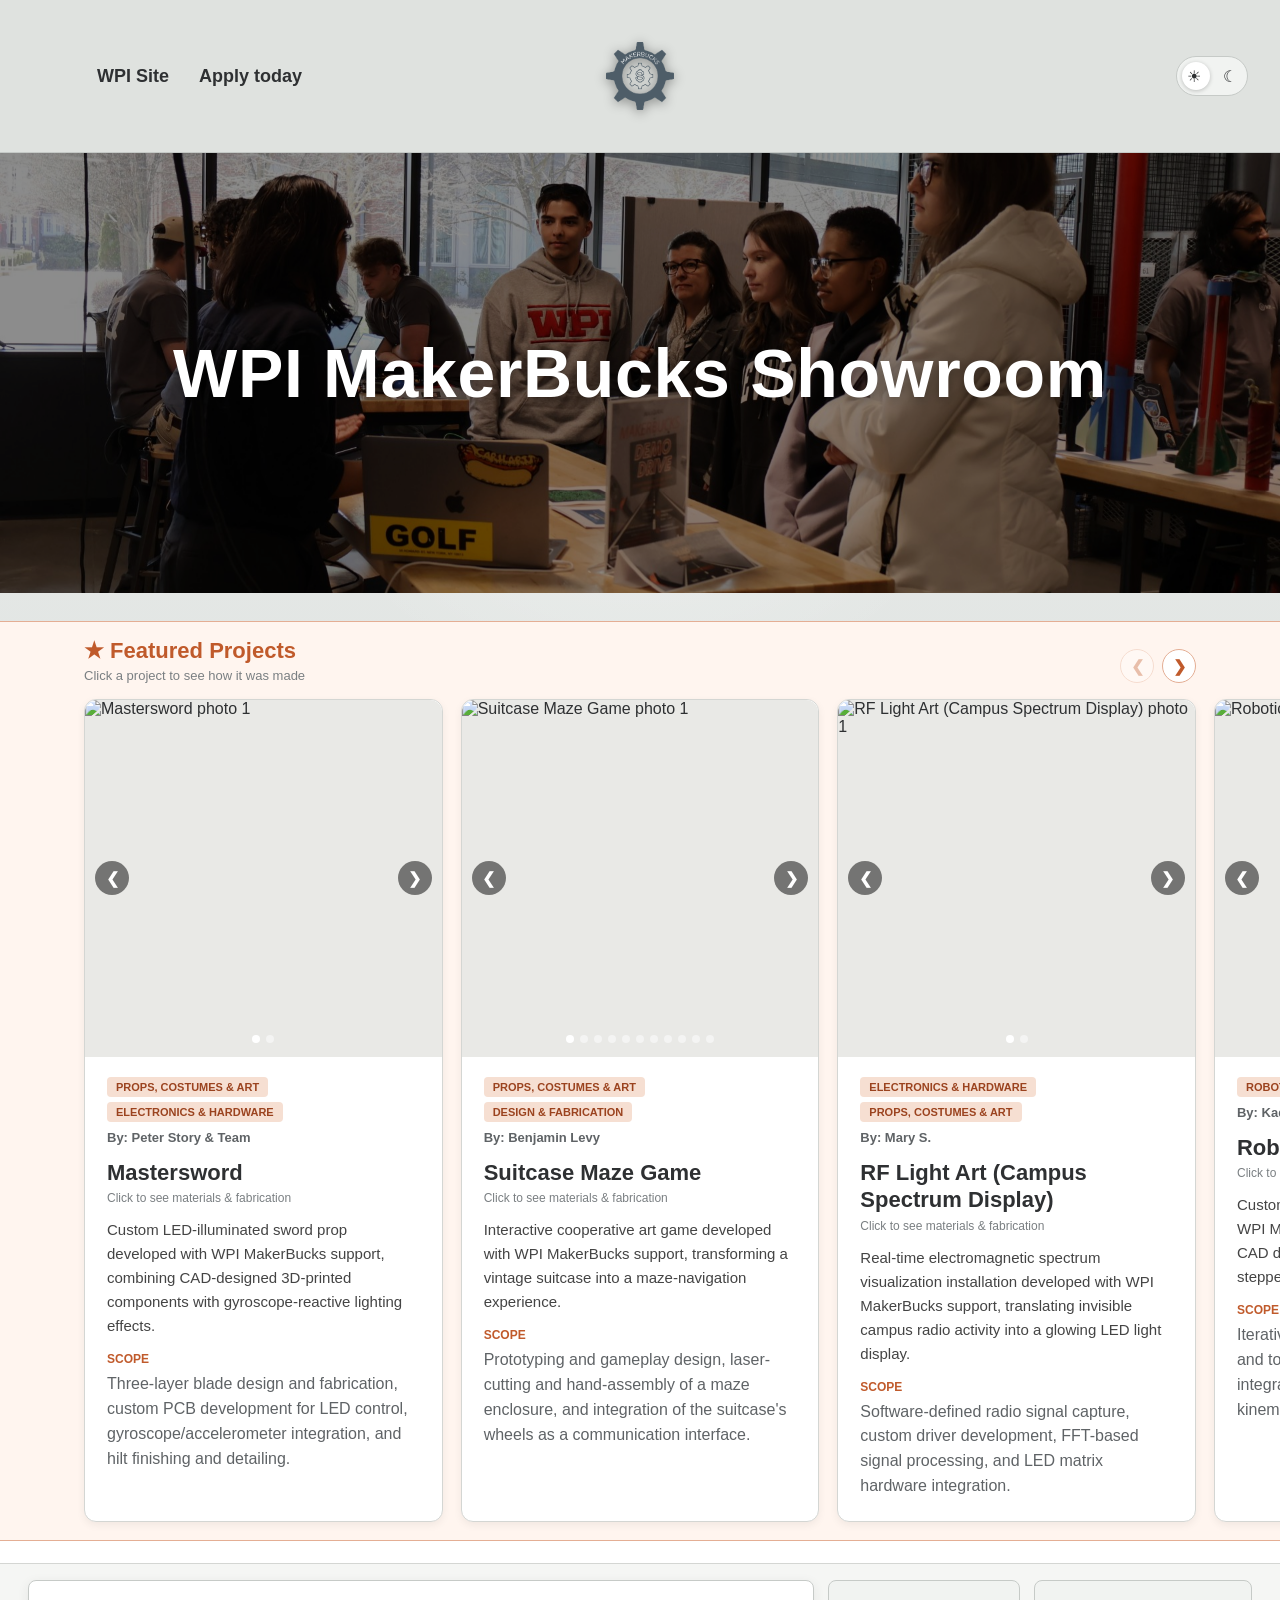
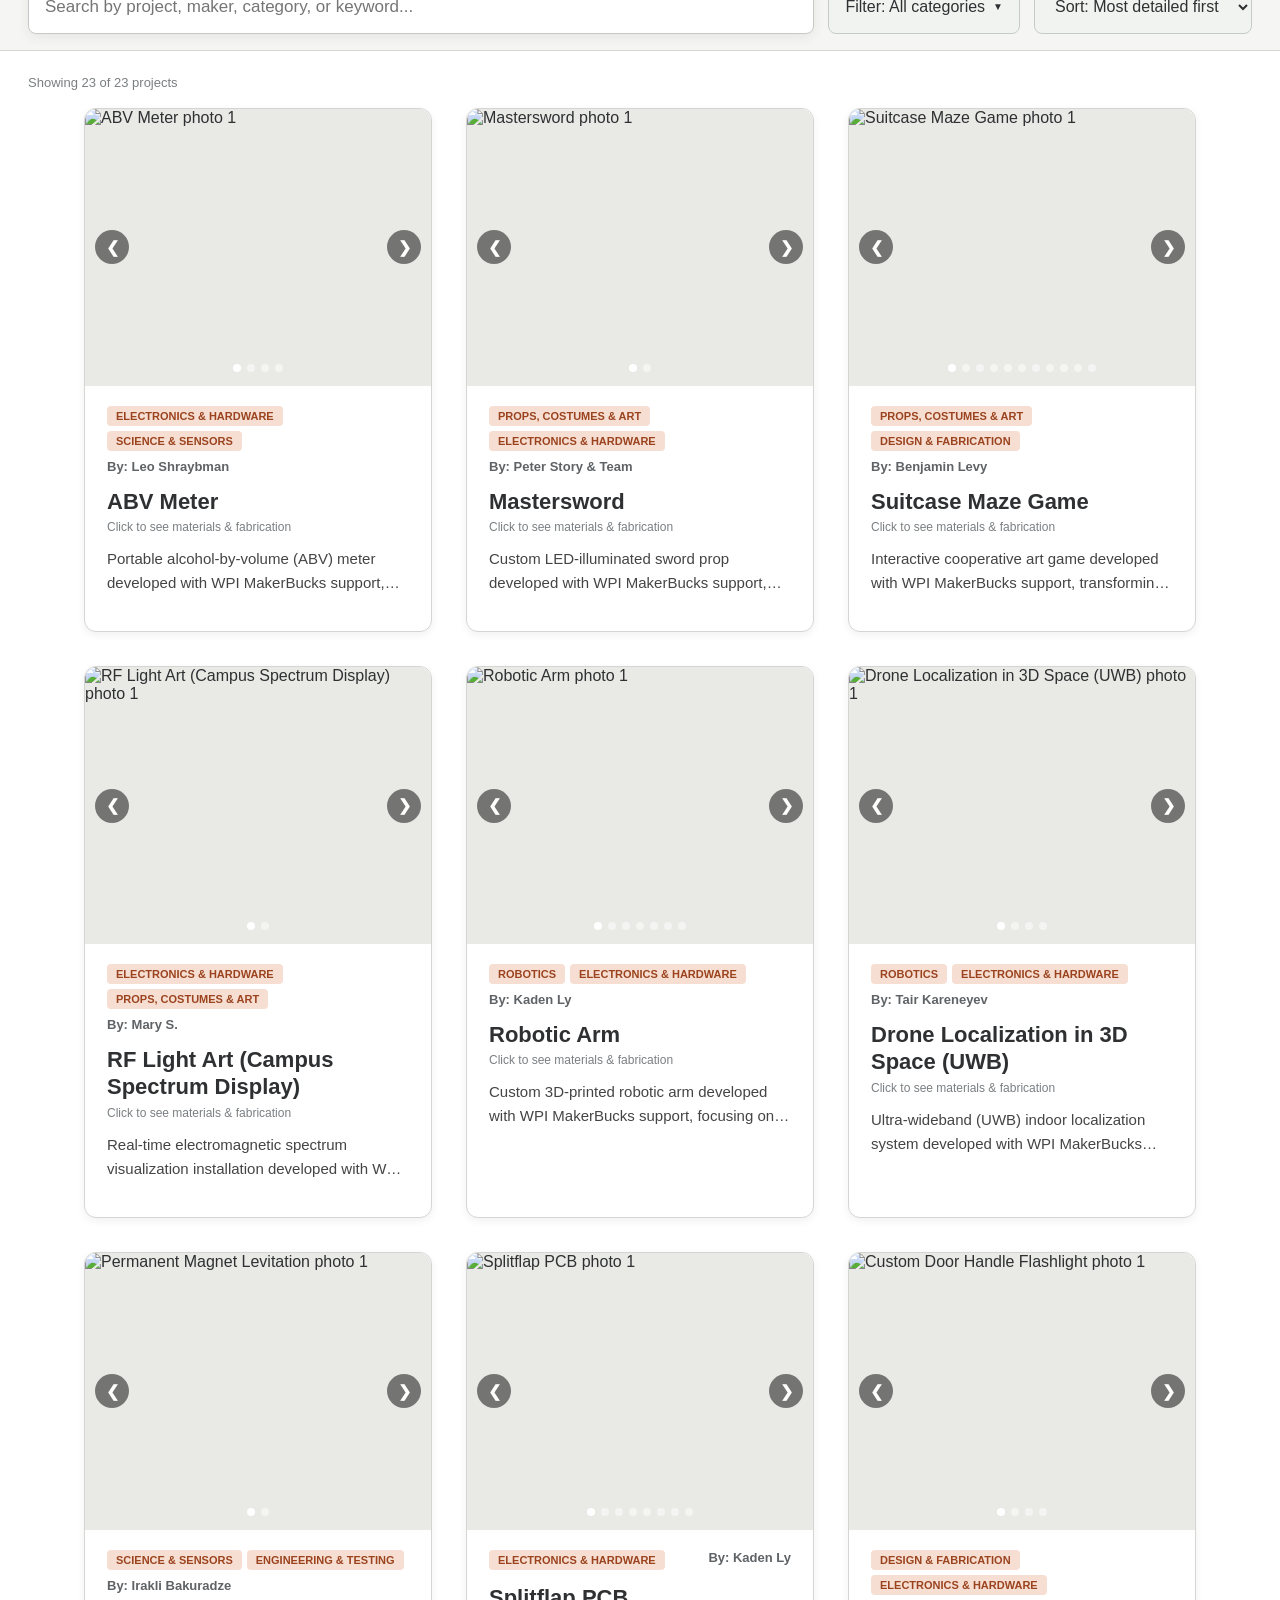
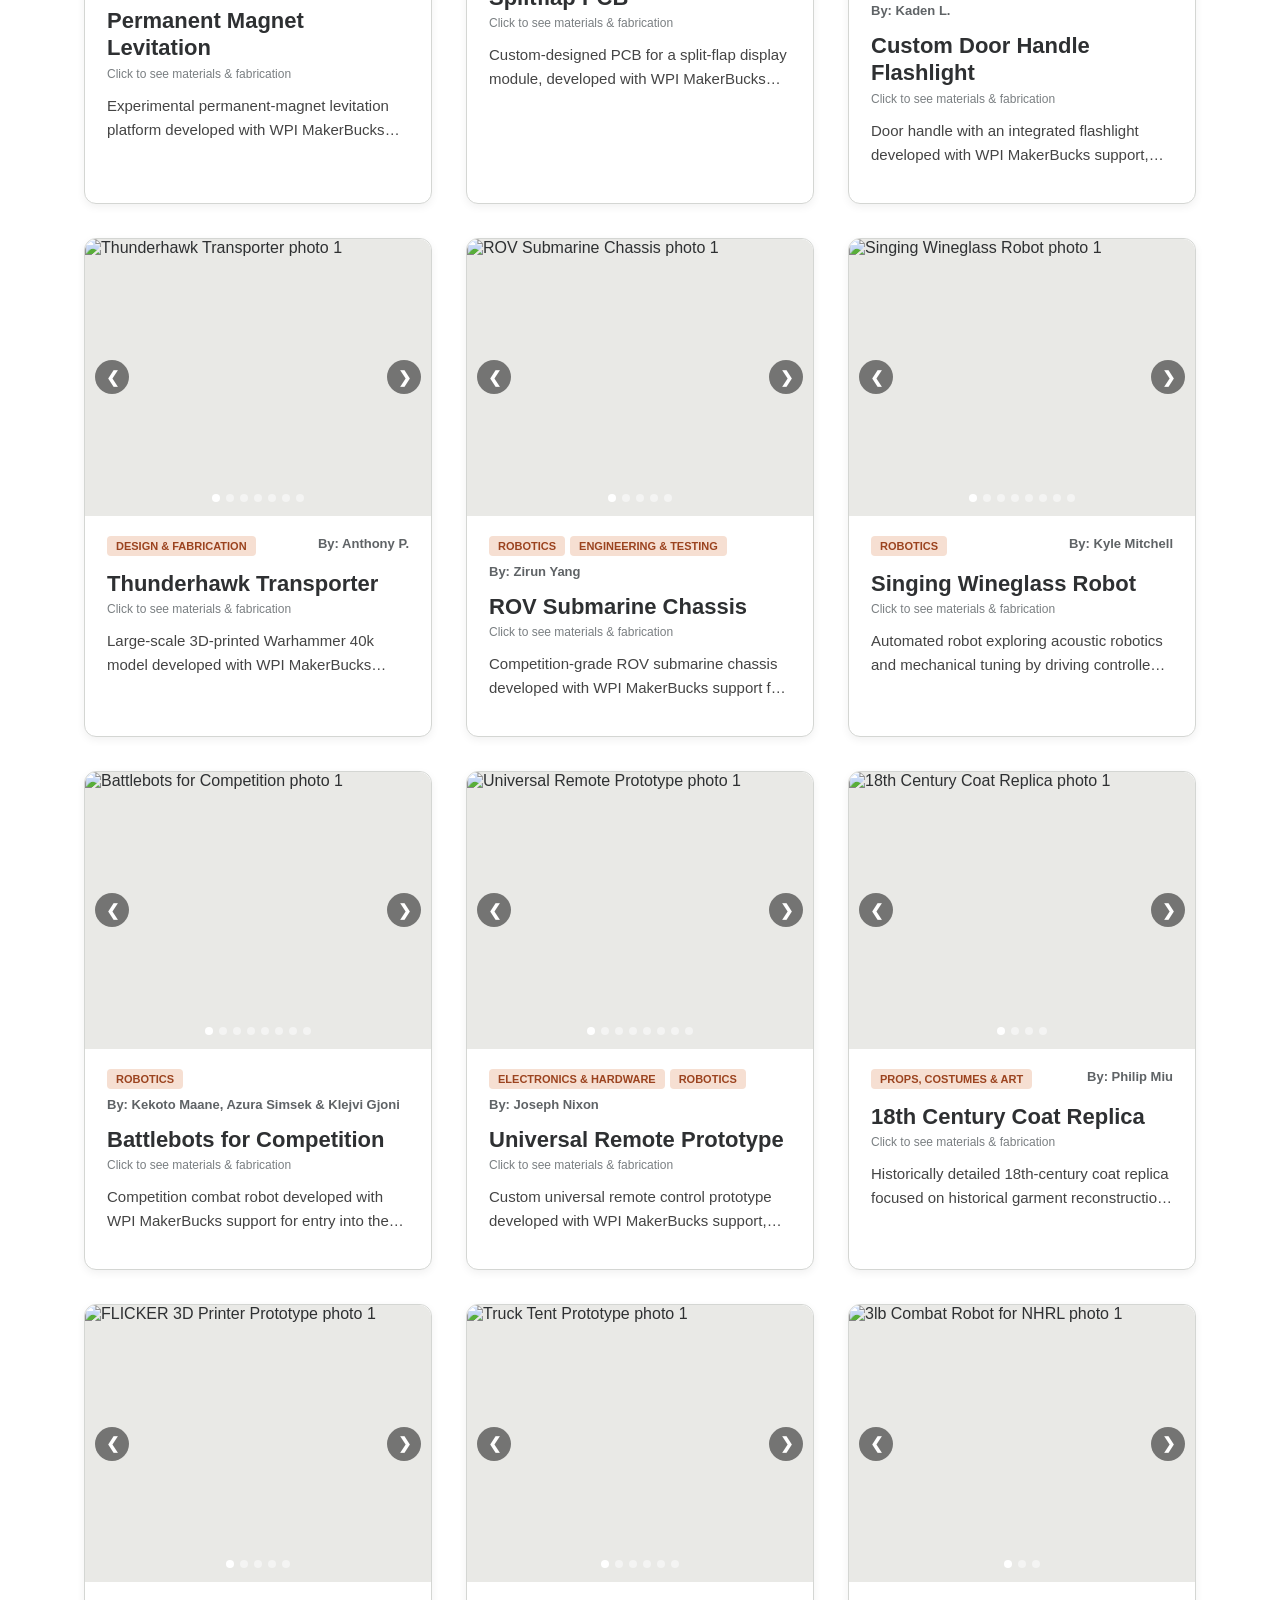
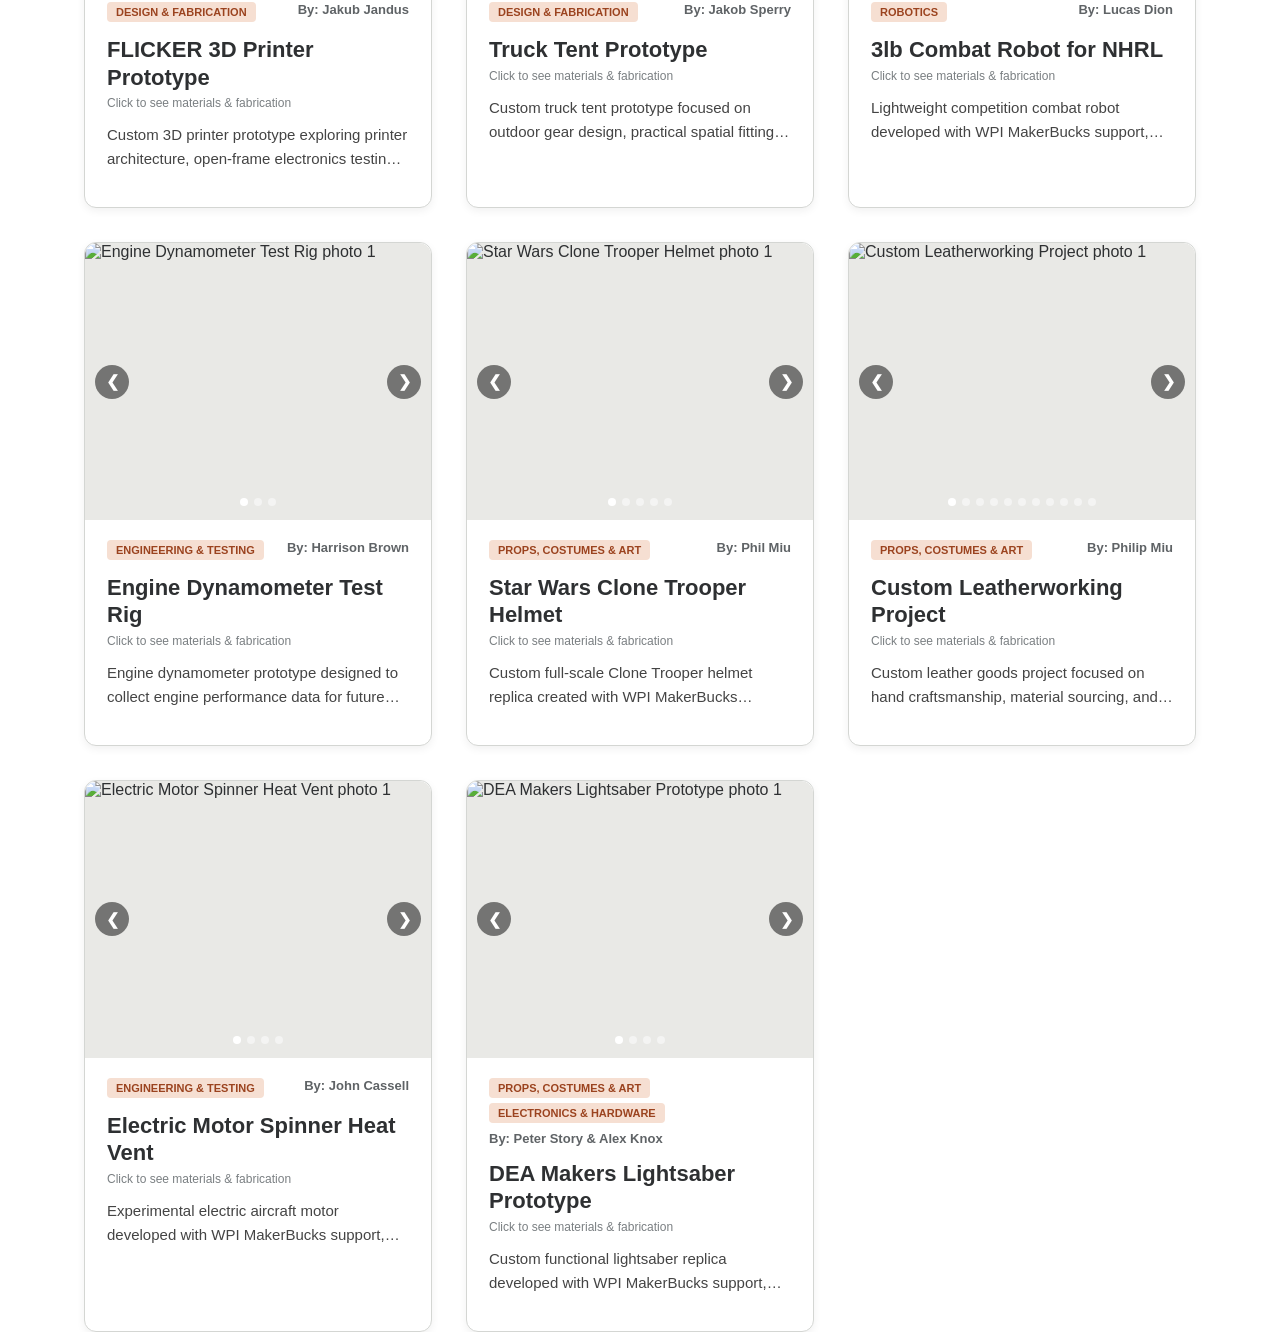
==== index.html @ 406746fc "balls" ====
<!DOCTYPE html>
<!--
  =====================================================================
  MAKERBUCKS SHOWCASE (index.html) — the page the site runs from
  =====================================================================

  From top to bottom the page shows:
    1. Header             (centered logo, site links, theme switch)
    2. Banner             (rotating photo and title)
    3. Featured Projects  (side-scrolling row marked TRUE in the CSV)
    4. Search / filter / sort controls
    5. Main project grid  (three desktop columns, vertical on phones)

  The code is split into a few files so each one stays readable:

    index.html          this file: the page structure (HTML only)

    css/cards.css       shared: colors, cards, flip view, photos
    css/showcase.css    title banner, search/filter bar, and the grid
    css/featured.css    the Featured Projects row

    js/theme.js         applies and saves the light/dark theme
    js/config.js        SETTINGS: generated CSV path + banner images
    js/project-data.js  embedded CSV fallback for file:// or fetch failure
    js/banner.js        fills in the title banner
    js/cards.js         building cards, flip view, loading the CSV
    js/featured.js      the Featured Projects row + its arrows
    js/showcase.js      search, filters, sort, and the grid

  Data workflow:
    Pages CMS edits one JSON file per project in data/projects/.
    A GitHub Action regenerates MakerBucks_Database.csv for the site.
    Do not edit the generated CSV directly.

  Scripts in the head load theme.js before the stylesheets. The scripts
  at the bottom load config.js, project-data.js, logo.js, banner.js,
  cards.js, featured.js, then showcase.js. Both project sections share
  the cached CSV load from cards.js.

  Project photos are uploaded through each form's Project photos field; the
  CMS writes their paths into the generated CSV's Photos column.
  =====================================================================
-->
<html lang="en" data-theme="light">

<head>
  <meta charset="utf-8">
  <meta name="viewport" content="width=device-width, initial-scale=1">
  <title>WPI MakerBucks Showroom</title>

  <script src="js/theme.js"></script>
  <link rel="stylesheet" href="css/cards.css">
  <link rel="stylesheet" href="css/showcase.css">
  <link rel="stylesheet" href="css/featured.css">
</head>

<body>

  <!-- =========================================================
     TITLE BANNER
     The photo, logo, and title are set in js/config.js (BANNER)
     and filled in by js/banner.js — edit config.js to change them.
     ========================================================= -->

  <div class="site-header">
    <nav class="header-links" aria-label="MakerBucks links">
      <a class="header-link" href="https://www.wpi.edu/about/ie/%20innovation-studio/makerspace/makerbucks"
        target="_blank" rel="noopener noreferrer">WPI Site</a>
      <a class="header-link" href="https://forms.cloud.microsoft/pages/responsepage.aspx?id=9XacWBXK-UGIS1XsFaBnKriU7R5-K7pMspHSlPPbjQlUQlJMWVBYSDBQS001TUlRVk9GSFUyMVBKRy4u&amp;route=shorturl"
        target="_blank" rel="noopener noreferrer">Apply today</a>
      <a class="header-link" id="projectSubmissionLink" target="_blank"
        rel="noopener noreferrer" hidden>Submit a project</a>
    </nav>
    <img class="site-logo" id="siteLogo" alt="" hidden>
    <button class="theme-toggle" id="themeToggle" type="button" role="switch"
      aria-label="Dark theme" aria-checked="false" title="Switch to dark theme">
      <span class="theme-toggle-icon" aria-hidden="true">&#9728;</span>
      <span class="theme-toggle-thumb" aria-hidden="true"></span>
      <span class="theme-toggle-icon" aria-hidden="true">&#9790;</span>
    </button>
  </div>

  <header class="banner">
    <img class="banner-img" id="bannerImg" alt="">
    <h1 class="banner-title" id="bannerTitle">WPI MakerBucks Showroom</h1>
  </header>


  <!-- =========================================================
     FEATURED PROJECTS
     Filled in by js/featured.js with every project marked TRUE
    in the generated CSV's Featured column. Hides if none are.
     ========================================================= -->

  <section class="featured-section" id="featuredSection" aria-labelledby="featuredTitle">
    <div class="featured-head">
      <div>
        <h2 class="featured-title" id="featuredTitle">★ Featured Projects</h2>
        <p class="featured-sub">Click a project to see how it was made</p>
      </div>

      <div class="scroll-btns" id="scrollBtns" hidden>
        <button class="scroll-btn" id="scrollPrev" type="button" aria-label="Scroll to previous projects">&#10094;</button>
        <button class="scroll-btn" id="scrollNext" type="button" aria-label="Scroll to more projects">&#10095;</button>
      </div>
    </div>

    <div class="featured-track" id="featuredTrack">
      <div class="loading">Loading featured projects…</div>
    </div>
  </section>


  <!-- =========================================================
     CONTROLS
     ========================================================= -->

  <div class="controls">
    <div class="search-row">
      <div class="search-wrap">
        <input type="text" id="searchInput" class="search-input"
          placeholder="Search by project, maker, category, or keyword..." aria-label="Search projects">
        <button class="search-clear" id="searchClearBtn" type="button" aria-label="Clear search">&times;</button>
      </div>

       <!-- Filter dropdown: button + hidden panel of checkboxes.
         JavaScript fills #categoryOptions from generated CSV values. -->
      <div class="filter-dropdown" id="filterDropdown">
        <button class="filter-toggle" id="filterToggle" type="button"
          aria-haspopup="true" aria-expanded="false" aria-controls="filterPanel">
          <span id="filterToggleLabel">Filter: All categories</span>
          <span class="filter-caret" aria-hidden="true">▼</span>
        </button>

        <div class="filter-panel" id="filterPanel" hidden>
          <label class="filter-option">
            <input type="checkbox" id="featuredCheckbox">
            ★ Featured only
          </label>
          <div class="filter-divider"></div>
          <div id="categoryOptions"></div>
        </div>
      </div>

      <select id="sortSelect" class="sort-select" aria-label="Sort projects">
        <option value="detail">Sort: Most detailed first</option>
        <option value="featured">Sort: Featured first</option>
        <option value="az">Sort: A → Z</option>
        <option value="za">Sort: Z → A</option>
        <option value="maker">Sort: Maker A → Z</option>
      </select>

      <button class="clear-filters-btn" id="clearFiltersBtn" type="button">Clear filters</button>
    </div>
  </div>


  <!-- =========================================================
     RESULTS
     ========================================================= -->

  <p class="results-summary" id="resultsSummary" aria-live="polite"></p>
  <p class="swipe-hint">Swipe sideways to see more projects →</p>

  <div class="project-grid" id="projectContainer">
    <div class="loading">Loading projects…</div>
  </div>

  <div class="no-results" id="noResultsState">
    No matching projects found.
    Try a different search term, or
    <button class="clear-filters-btn visible" id="noResultsClearBtn" type="button">clear your filters</button>.
  </div>

  <!-- Scripts: order matters (see the note at the top of this file) -->
  <script src="js/config.js"></script>
  <script src="js/project-data.js"></script>
  <script src="js/logo.js"></script>
  <script src="js/banner.js"></script>
  <script src="js/cards.js"></script>
  <script src="js/featured.js"></script>
  <script src="js/showcase.js"></script>

</body>

</html>
---- css/cards.css ----
/* =====================================================================
   cards.css — SHARED STYLES
   ---------------------------------------------------------------------
   Shared styles:
 colors, the project card, the enlarged flip view, the photo
 carousel, and loading/error states.
   Section layouts live in showcase.css and featured.css.
   ===================================================================== */

/*
  COLOR + STYLE VARIABLES
  These are reused everywhere below as var(--name).
  Change a color here and it updates across the whole page.
  --accent is the burnt orange used for buttons, labels, and highlights.
*/
:root {
  color-scheme: light;
  --accent: #c05a2b;
  --accent-light: #e4ae94;
  --accent-bg: #fff5ef;
  --accent-contrast: #ffffff;
  --ink: #2e3032;
  --ink-soft: #5f6366;
  --ink-faint: #7a7f82;
  --line: #d4d6d3;
  --panel: #ffffff;
  --page-bg: #e7eae8;
  --surface-muted: #f5f6f4;
  --control-bg: #f1f3f1;
  --control-border: #c6cac7;
  --surface-hover: #cfd3d0;
  --header-bg: #dfe2df;
  --header-border: #c5c9c6;
  --tag-bg: #f6dfd2;
  --tag-ink: #9b431f;
  --body-copy: #444444;
  --photo-bg: #e9e9e6;
  --stripe-a: #f0f0f0;
  --stripe-b: #e9e9e9;
  --empty-bg: #f9f9f9;
  --error-bg: #fff5ef;
  --error-border: #e4ae94;
  --error-ink: #843b20;
  --page-background:
    radial-gradient(ellipse at 50% -12%, rgba(255, 255, 255, 0.95) 0%, rgba(255, 255, 255, 0.5) 28%, rgba(255, 255, 255, 0) 58%),
    linear-gradient(180deg, #f1f3f2 0%, var(--page-bg) 48%, #dde1df 100%);
  --radius: 12px;
  --card-pad: 22px; /* inner spacing of each card face */
}

:root[data-theme="dark"] {
  color-scheme: dark;
  --accent: #f08a58;
  --accent-light: #96664e;
  --accent-bg: #35271f;
  --accent-contrast: #1b211d;
  --ink: #edf2ee;
  --ink-soft: #c2ccc5;
  --ink-faint: #9ba79f;
  --line: #46514a;
  --panel: #252e29;
  --page-bg: #1a211d;
  --surface-muted: #202824;
  --control-bg: #29322d;
  --control-border: #566259;
  --surface-hover: #39443d;
  --header-bg: #202824;
  --header-border: #46514a;
  --tag-bg: #49352b;
  --tag-ink: #f2b28b;
  --body-copy: #d9e0db;
  --photo-bg: #151a17;
  --stripe-a: #252d28;
  --stripe-b: #303a33;
  --empty-bg: #222a25;
  --error-bg: #382722;
  --error-border: #83533c;
  --error-ink: #f0b48f;
  --page-background:
    radial-gradient(ellipse at 50% -12%, rgba(255, 255, 255, 0.05) 0%, rgba(255, 255, 255, 0.02) 28%, rgba(255, 255, 255, 0) 58%),
    linear-gradient(180deg, #252d29 0%, var(--page-bg) 48%, #151b17 100%);
}

* {
  box-sizing: border-box;
}

html, body {
  margin: 0;
  background: var(--page-background);
  background-attachment: fixed;
  color: var(--ink);
  font-family: -apple-system, BlinkMacSystemFont, "Segoe UI", Roboto, sans-serif;
}

body {
  padding: 0;
}

a:focus-visible,
button:focus-visible,
input:focus-visible,
select:focus-visible {
  outline: 3px solid var(--accent);
  outline-offset: 2px;
}


/* =========================================================
 CARDS IN THE GRID
 ---------------------------------------------------------
 A grid card only shows its FRONT (photo, tags, title,
 overview, scope). The card is exactly as tall as that
 content — no fixed heights. Clicking it opens the
 enlarged, flipped view described in the next section.
 ========================================================= */

.card {
  display: flex; /* lets the front stretch to the row's height */
  cursor: pointer;
}

.card.is-hidden { display: none !important; }

/* While a card is open in the enlarged view, its spot in the
   grid is kept (so nothing shifts) but made invisible. */
.card.is-open { visibility: hidden; }

.card-inner {
  flex: 1;
  min-width: 0; /* never wider than the card, even with long tags */
  position: relative;
}

.card-face {
  height: 100%;
  background: var(--panel);
  border: 1px solid var(--line);
  border-radius: var(--radius);
  box-shadow: 0 3px 8px rgba(0, 0, 0, 0.06);
  padding: var(--card-pad);
  overflow: hidden; /* clips the photo to the card's rounded corners */
  backface-visibility: hidden;
  -webkit-backface-visibility: hidden;
}

.card:hover .card-face { box-shadow: 0 6px 18px rgba(0, 0, 0, 0.12); }


/* =========================================================
 ENLARGED FLIP VIEW
 ---------------------------------------------------------
 What happens when you click a card:

   1. A full-screen .card-overlay fades in. Its
      "backdrop-filter: blur()" blurs the whole page behind it.

   2. A copy of the card (.expanded-card) is placed exactly
      on top of the original, using "position: fixed" and the
      original's on-screen position and size.

   3. Its top/left/width/height are then changed to a big
      centered box. Because those four properties have a
      "transition", the browser animates the card growing
      and gliding to the middle of the screen.

   4. At the same time the class "flipped" is added, which
      rotates .card-inner 180° (a 3D flip) to show the back.

 Closing does the same thing in reverse: it flips back to
 the front while shrinking into its original spot, then the
 copy is removed.

 How the flip works inside .expanded-card:
   .card-inner    the part that rotates; "preserve-3d" keeps
                  both faces in 3D space
     .card-front  a copy of the grid card's front
     .card-back   the details, pre-rotated 180° to face away
 "backface-visibility: hidden" makes whichever face is
 turned away invisible.

 The enlarged size is worked out in JavaScript so the back
 fits all of its text (see openCard()).
 ========================================================= */

.card-overlay {
  position: fixed;
  inset: 0;
  z-index: 50;
  background: rgba(20, 18, 18, 0.35);
  backdrop-filter: blur(10px);
  -webkit-backdrop-filter: blur(10px);
  opacity: 0;
  transition: opacity 0.45s ease;
  cursor: pointer;
}

.card-overlay.show { opacity: 1; }

.expanded-card {
  position: fixed;
  z-index: 60;
  perspective: 10000px;
  perspective-origin: center center;
  cursor: pointer;
  transition:
    top 0.30s cubic-bezier(0.45, 0, 0.55, 1),
    left 0.30s cubic-bezier(0.45, 0, 0.55, 1),
    width 0.30s cubic-bezier(0.45, 0, 0.55, 1),
    height 0.30s cubic-bezier(0.45, 0, 0.55, 1);
  will-change: top, left, width, height;
}

/* The enlarged card gets keyboard focus (for screen readers and
   the Escape key) but shouldn't draw a focus outline around it. */
.expanded-card:focus { outline: none; }

.expanded-card .card-inner {
  width: 100%;
  height: 100%;
  transform-style: preserve-3d;
  transform-origin: center center;
  transition: transform 0.3s cubic-bezier(0.45, 0, 0.55, 1);
  will-change: transform;
}

.expanded-card.flipped .card-inner { transform: rotateY(180deg); }
.expanded-card.flipped .card-front { pointer-events: none; }

.expanded-card .card-face {
  position: absolute;
  inset: 0;
  height: auto;
  backface-visibility: hidden;
  -webkit-backface-visibility: hidden;
  box-shadow: 0 24px 70px rgba(0, 0, 0, 0.28);
}

/* Only the back casts the big shadow, and it sits a hair in
   front of the front face so no edge of the front peeks
   around its corners when flipped. */
.expanded-card .card-front { box-shadow: none; }

.card-back {
  transform: rotateY(180deg);
  background: var(--panel);
  border-color: var(--accent-light);
  padding: 32px;
  overflow: hidden;
  scrollbar-gutter: stable;
}

.back-content {
  --detail-scale: 1;
  transform-origin: top left;
  max-width: 100%;
  display: block;
}

.expanded-card .card-back > * {
  opacity: 0;
  visibility: hidden;
  transition: opacity 0.18s ease;
}

.expanded-card.settled .card-back > * {
  opacity: 1;
  visibility: visible;
}

/* =========================================================
 CARD TEXT
 ========================================================= */

.card-title {
  font-size: 22px;
  font-weight: 700;
  color: var(--ink);
  margin: 0 0 12px 0;
  line-height: 1.25;
}

.flip-title {
  display: inline;
  border: none;
  background: transparent;
  padding: 0;
  font: inherit;
  font-weight: 700;
  color: var(--ink);
  cursor: pointer;
  text-align: left;
}

.flip-title:hover {
  color: var(--accent);
  text-decoration: underline;
  text-decoration-thickness: 2px;
  text-underline-offset: 3px;
}

.flip-hint {
  display: block;
  margin-top: 5px;
  color: var(--ink-faint);
  font-size: 12px;
  font-weight: 500;
}

.header-tags {
  display: flex;
  justify-content: space-between;
  align-items: flex-start;
  margin-bottom: 14px;
  flex-wrap: wrap;
  gap: 8px;
}

.cat-tags {
  display: flex;
  flex-wrap: wrap;
  gap: 5px;
}

.cat-tag {
  display: inline-block;
  max-width: 100%;
  overflow: hidden;
  text-overflow: ellipsis;
  background: var(--tag-bg);
  color: var(--tag-ink);
  font-size: 11px;
  font-weight: 600;
  padding: 4px 9px;
  border-radius: 4px;
  text-transform: uppercase;
  white-space: nowrap;
}

.maker-tag {
  color: var(--ink-soft);
  font-size: 13px;
  font-weight: 600;
}

.card-desc {
  color: var(--body-copy);
  font-size: 15px;
  line-height: 1.6;
  margin: 0 0 14px;
}

.section-label {
  font-size: 12px;
  font-weight: 700;
  color: var(--accent);
  text-transform: uppercase;
  margin-top: 14px;
  margin-bottom: 6px;
}

.section-text {
  color: var(--ink-soft);
  font-size: 14px;
  line-height: 1.6;
  white-space: pre-line; /* preserves CSV project line breaks */
}

.scope-text {
  font-size: 16px;
  line-height: 1.55;
}

@media (min-width: 1001px) {
  .project-grid .carousel-container,
  .project-grid .no-photo { aspect-ratio: 5 / 4; }

  .project-grid .card-front > .section-label,
  .project-grid .card-front .scope-text { display: none; }

  .project-grid .card-front .card-desc {
    display: -webkit-box;
    -webkit-box-orient: vertical;
    -webkit-line-clamp: 2;
    overflow: hidden;
  }
}


/* =========================================================
 BACK OF CARD (enlarged view)
 ---------------------------------------------------------
 Title and maker across the top, then two columns:
   left:  Materials + Outcome
   right: Fabrication Steps (usually the longest)
 On narrow screens the columns stack into one.
 ========================================================= */

.back-header { margin-bottom: 24px; }

.back-title {
  font-size: calc(24px * var(--detail-scale));
  font-weight: 700;
  color: var(--accent);
  margin: 0 0 4px;
}

.back-meta {
  color: var(--ink-soft);
  font-size: calc(13px * var(--detail-scale));
  font-weight: 600;
  margin: 0 0 6px;
}

.back-hint {
  color: var(--ink-faint);
  font-size: calc(12px * var(--detail-scale));
  margin: 0;
}

.back-close {
  margin-top: 12px;
  padding: 8px 12px;
  border: 1px solid var(--accent-light);
  border-radius: 6px;
  background: var(--accent-bg);
  color: var(--accent);
  font: inherit;
  font-size: calc(13px * var(--detail-scale));
  font-weight: 600;
  cursor: pointer;
}

.back-close:hover {
  background: var(--accent);
  color: var(--accent-contrast);
}

.back-columns {
  display: grid;
  grid-template-columns: minmax(0, 1fr) minmax(0, 1.6fr);
  gap: 28px;
}

.back-section { margin-bottom: 22px; }
.back-section:last-child { margin-bottom: 0; }
.back-section .section-label { margin-top: 0; }
.card-back .section-text {
  font-size: calc(14px * var(--detail-scale));
  line-height: calc(1.55 * var(--detail-scale));
}

.back-empty {
  color: var(--ink-faint);
  font-style: italic;
}

@media (max-width: 700px) {
  .back-columns { grid-template-columns: 1fr; gap: 22px; }
  .card-back { padding: 22px; }
  .back-title { font-size: 22px; }
}


/* =========================================================
 IMAGE CAROUSEL
 ---------------------------------------------------------
 How the photo fits into the card:

   - EDGE TO EDGE: the frame uses negative margins equal to
     the card's padding, so it runs right to the card's edges
     and top, with only the top corners rounded. It reads as
     part of the card instead of a box sitting inside it.

   - NOTHING CROPPED: each photo uses "object-fit: contain",
     so the whole image is always visible.

   - NO GRAY BARS: behind the photo sits a blurred, zoomed-in
     copy of the same photo (.carousel-backdrop). Any space the
     photo doesn't cover is filled with its own soft colors,
     so it blends in smoothly whatever shape the photo is.

 To change the frame's shape, edit aspect-ratio below
 (1 / 1 = square, 4 / 3 = wider, 4 / 5 = taller).
 ========================================================= */

.carousel-container,
.no-photo {
  aspect-ratio: 1 / 1;
  width: calc(100% + 2 * var(--card-pad));
  margin: calc(-1 * var(--card-pad)) calc(-1 * var(--card-pad)) 20px;
  border-radius: var(--radius) var(--radius) 0 0;
}

.carousel-container {
  position: relative;
  overflow: hidden;
  background: var(--photo-bg);
}

/* Blurred copy of the photo that fills the frame behind it */
.carousel-backdrop {
  position: absolute;
  inset: -30px;              /* oversized so blur has no soft edges */
  background-size: cover;
  background-position: center;
  filter: blur(24px) saturate(1.1) brightness(0.92);
  transition: background-image 0.2s;
}

.carousel-slide {
  position: absolute;
  inset: 0;
  z-index: 1;
  width: 100%;
  height: 100%;
  object-fit: contain;
  display: none;
}

.carousel-slide.active { display: block; }

.carousel-btn {
  position: absolute;
  z-index: 2;
  top: 50%;
  transform: translateY(-50%);
  background: rgba(0, 0, 0, 0.5);
  color: #fff;
  border: none;
  width: 34px;
  height: 34px;
  border-radius: 50%;
  cursor: pointer;
  font-weight: bold;
  font-size: 16px;
  display: flex;
  align-items: center;
  justify-content: center;
}

.carousel-btn:hover { background: rgba(0, 0, 0, 0.85); }
.carousel-btn.prev { left: 10px; }
.carousel-btn.next { right: 10px; }

.carousel-dots {
  position: absolute;
  bottom: 10px;
  width: 100%;
  display: flex;
  justify-content: center;
  gap: 6px;
  z-index: 2;
  padding: 0;
  margin: 0;
  list-style: none;
}

.dot {
  width: 8px;
  height: 8px;
  padding: 0;
  border: none;
  background: rgba(255, 255, 255, 0.5);
  border-radius: 50%;
  cursor: pointer;
}

.dot.active { background: #fff; }


/* =========================================================
 NO PHOTO
 ========================================================= */

.no-photo {
  background: repeating-linear-gradient(45deg, var(--stripe-a), var(--stripe-a) 10px, var(--stripe-b) 10px, var(--stripe-b) 20px);
  display: flex;
  align-items: center;
  justify-content: center;
  color: var(--ink-faint);
  font-size: 13px;
  font-weight: 600;
  text-align: center;
  padding: 8px;
}


/* =========================================================
 STATES
 ========================================================= */

.loading,
.no-results {
  grid-column: 1 / -1;
  font-size: 15px;
  color: var(--ink-soft);
  padding: 40px 10px;
  text-align: center;
}

.empty-state {
  grid-column: 1 / -1;
  color: var(--ink-soft);
  padding: 40px 10px;
  text-align: center;
}

.no-results {
  background: var(--empty-bg);
  border: 1px dashed var(--line);
  border-radius: 8px;
  display: none;
  width: 100%;
}

.no-results button { margin-top: 10px; }

.error-state {
  grid-column: 1 / -1;
  background: var(--error-bg);
  border: 1px solid var(--error-border);
  color: var(--error-ink);
  border-radius: 8px;
  padding: 16px;
}


/* =========================================================
 REDUCED MOTION
 ---------------------------------------------------------
 Users who've turned on "reduce motion" in their OS get an
 instant flip instead of the rotation animation.
 ========================================================= */
---- css/showcase.css ----
/* =====================================================================
   showcase.css — MAIN PAGE LAYOUT (index.html only)
   ---------------------------------------------------------------------
   Search bar, filter dropdown, sort menu, the 3-per-row grid, and the
   tablet / phone versions of the grid.
   ===================================================================== */

/* =========================================================
 CONTROLS
 ---------------------------------------------------------
 One row: search box, filter dropdown, sort menu, and a
 "Clear filters" link that only appears when something is
 filtered.
 ========================================================= */

.controls {
  background: var(--surface-muted);
  border-top: 1px solid var(--line);
  border-bottom: 1px solid var(--line);
  padding: 16px 28px;
  margin-bottom: 24px;
}

.search-row {
  display: flex;
  flex-wrap: wrap;
  align-items: stretch;
  justify-content: center;
  gap: 14px;
}

.search-wrap {
  position: relative;
  flex: 1;
  min-width: 220px;
}

.search-input {
  width: 100%;
  height: 100%;
  min-height: 54px;
  padding: 14px 38px 14px 16px;
  border: 1px solid var(--control-border);
  border-radius: 8px;
  font-size: 17px;
  outline: none;
  background: var(--panel);
  color: var(--ink);
  box-shadow: 0 3px 12px rgba(46, 48, 50, 0.08);
  transition: border-color 0.2s ease, box-shadow 0.2s ease;
}

.search-input:focus {
  border-color: var(--accent);
  box-shadow: 0 0 0 3px rgba(192, 90, 43, 0.16), 0 4px 14px rgba(46, 48, 50, 0.1);
}

.search-clear {
  position: absolute;
  right: 6px;
  top: 50%;
  transform: translateY(-50%);
  width: 26px;
  height: 26px;
  border: none;
  background: transparent;
  color: var(--ink-faint);
  font-size: 19px;
  cursor: pointer;
  border-radius: 50%;
  display: none;
  align-items: center;
  justify-content: center;
}

.search-clear:hover { background: var(--accent-bg); color: var(--accent); }
.search-clear.visible { display: flex; }

.sort-select {
  min-height: 50px;
  padding: 13px 16px;
  border: 1px solid var(--control-border);
  border-radius: 8px;
  font-size: 16px;
  background: var(--control-bg);
  color: var(--ink);
  cursor: pointer;
  transition: border-color 0.2s ease, background 0.2s ease;
}

.sort-select:hover,
.sort-select:focus { border-color: var(--accent); }

.clear-filters-btn {
  background: none;
  border: none;
  color: var(--accent);
  font-size: 13px;
  font-weight: 600;
  cursor: pointer;
  padding: 7px 8px;
  text-decoration: underline;
  display: none;
}

.clear-filters-btn.visible { display: inline-block; }

.search-row .clear-filters-btn {
  min-height: 50px;
  padding: 13px 16px;
  border: 1px solid var(--control-border);
  border-radius: 8px;
  background: var(--control-bg);
  text-decoration: none;
}

.search-row .clear-filters-btn:hover {
  border-color: var(--accent);
  color: var(--accent);
  background: var(--accent-bg);
}


/* =========================================================
 FILTER DROPDOWN
 ---------------------------------------------------------
 A button that opens a panel of checkboxes underneath it.
 The panel is positioned "absolute" relative to
 .filter-dropdown, so it floats over the page instead of
 pushing content down. The [hidden] attribute (toggled by
 JavaScript) shows and hides it.
 ========================================================= */

.filter-dropdown { position: relative; }

.filter-toggle {
  display: flex;
  align-items: center;
  gap: 8px;
  height: 100%;
  min-height: 52px;
  padding: 13px 16px;
  border: 1px solid var(--control-border);
  border-radius: 8px;
  background: var(--control-bg);
  color: var(--ink);
  font-size: 16px;
  cursor: pointer;
  white-space: nowrap;
  transition: border-color 0.2s ease, background 0.2s ease, color 0.2s ease;
}

.filter-toggle:hover {
  border-color: var(--accent);
  background: var(--accent-bg);
}

/* Turns the toggle red when any filter is active */
.filter-toggle.has-active {
  border-color: var(--accent);
  background: var(--accent-bg);
  color: var(--accent);
  font-weight: 600;
}

.filter-caret {
  font-size: 10px;
  transition: transform 0.15s;
}

.filter-toggle[aria-expanded="true"] .filter-caret { transform: rotate(180deg); }

.filter-panel {
  position: absolute;
  top: calc(100% + 6px);
  right: 0;
  z-index: 20;
  width: 260px;
  max-height: 360px;
  overflow-y: auto;
  background: var(--panel);
  border: 1px solid var(--line);
  border-radius: 10px;
  box-shadow: 0 8px 24px rgba(0, 0, 0, 0.18);
  padding: 8px;
}

.filter-option {
  display: flex;
  align-items: center;
  gap: 10px;
  padding: 8px 10px;
  border-radius: 6px;
  font-size: 14px;
  color: var(--ink);
  cursor: pointer;
}

.filter-option:hover { background: var(--accent-bg); }

.filter-option input {
  width: 16px;
  height: 16px;
  accent-color: var(--accent);
  cursor: pointer;
}

.filter-divider {
  height: 1px;
  background: var(--line);
  margin: 6px 4px;
}


/* =========================================================
 RESULTS
 ========================================================= */

.results-summary {
  font-size: 13px;
  color: var(--ink-faint);
  margin: 0 28px 18px;
}

/* Only shown on phones (see PHONE section below) */
.swipe-hint {
  display: none;
  font-size: 12px;
  color: var(--ink-faint);
  margin: -8px 0 10px 2px;
}


/* =========================================================
 GRID — 3 CARDS PER ROW
 ---------------------------------------------------------
 "repeat(3, minmax(0, 1fr))" = 3 equal columns. The
 minmax(0, ...) stops long words from stretching a column.
 Grid rows automatically make every card in the same row
 as tall as the tallest one, so rows line up neatly.
 Phones use one vertical column (see the bottom of the CSS).
 ========================================================= */

.project-grid {
  display: grid;
  grid-template-columns: repeat(3, minmax(0, 1fr));
  gap: 34px;
  margin-left: 84px;
  margin-right: 84px;
}

/* =========================================================
 TABLET — 2 per row
 ========================================================= */

@media (max-width: 1000px) {
  .project-grid {
    grid-template-columns: repeat(2, minmax(0, 1fr));
    gap: 30px;
    margin-left: 52px;
    margin-right: 52px;
  }
}


/* =========================================================
 PHONE — VERTICAL CARD LIST
 ---------------------------------------------------------
 On narrow screens the project cards stack in one column and
 use the page's normal vertical scrolling.
 ========================================================= */

@media (max-width: 700px) {
  body { padding: 0; }

  .search-row { flex-direction: column; }
  .sort-select,
  .filter-toggle { width: 100%; justify-content: space-between; }
  .filter-panel { left: 0; right: 0; width: auto; }

  .swipe-hint { display: none; }

  .project-grid {
    display: grid;
    grid-template-columns: minmax(0, 1fr);
    gap: 20px;
    padding: 10px 16px;
    margin: 0;
  }

  .project-grid .loading,
  .project-grid .error-state { grid-column: 1 / -1; }

  :root { --card-pad: 16px; }
  .card-title { font-size: 20px; }
  .controls { padding: 14px 16px; }
  .results-summary { margin-left: 16px; margin-right: 16px; }
}


/* =========================================================
 TITLE BANNER
 ---------------------------------------------------------
 .banner-img   the background photo; fills the whole banner
               ("object-fit: cover" crops the edges rather
               than stretching). To choose which part of the
               photo shows, add e.g. object-position: center 30%;
 ::after       a dark layer over the photo so the white title
               is readable on any picture
 .site-logo   sits in the header above the banner
 .banner-title centered in the middle of the banner
 ========================================================= */

.site-header {
  display: grid;
  grid-template-columns: minmax(0, 1fr) auto minmax(0, 1fr);
  align-items: center;
  min-height: 92px;
  width: 100vw;
  margin: 0 0 0 calc(50% - 50vw);
  padding: 6px 84px;
  background: var(--header-bg);
  border-bottom: 1px solid var(--header-border);
}

.header-links {
  display: flex;
  align-items: center;
  gap: 4px;
  grid-column: 1;
  grid-row: 1;
  justify-self: start;
}

.header-link {
  display: inline-block;
  padding: 10px 12px;
  border: 1px solid transparent;
  border-radius: 6px;
  background: transparent;
  color: var(--ink);
  font-size: 18px;
  font-weight: 600;
  text-decoration: none;
  white-space: nowrap;
}

.header-link[hidden] { display: none; }

.header-link:hover {
  background: var(--surface-hover);
  border-color: var(--control-border);
}

.theme-toggle {
  position: relative;
  display: flex;
  align-items: center;
  justify-content: space-between;
  grid-column: 3;
  grid-row: 1;
  justify-self: end;
  width: 72px;
  height: 40px;
  padding: 3px;
  border: 1px solid var(--control-border);
  border-radius: 999px;
  background: var(--control-bg);
  color: var(--ink);
  cursor: pointer;
}

.theme-toggle:hover { border-color: var(--accent); }

.theme-toggle-icon {
  z-index: 1;
  display: grid;
  width: 28px;
  height: 28px;
  place-items: center;
  font-size: 16px;
}

.theme-toggle-thumb {
  position: absolute;
  top: 5px;
  left: 5px;
  width: 28px;
  height: 28px;
  border-radius: 50%;
  background: var(--panel);
  box-shadow: 0 1px 4px rgba(0, 0, 0, 0.22);
  transition: transform 0.18s ease;
}

:root[data-theme="dark"] .theme-toggle-thumb { transform: translateX(30px); }

@media (min-width: 1001px) {
  .theme-toggle { transform: translateX(52px); }
}

.site-logo {
  display: block;
  grid-column: 2;
  grid-row: 1;
  justify-self: center;
  height: 140px;
  width: auto;
  max-width: 48%;
  object-fit: contain;
  filter: drop-shadow(0 2px 6px rgba(0, 0, 0, 0.4));
}

.banner {
  position: relative;
  display: flex;
  align-items: center;
  justify-content: center;
  min-height: clamp(220px, 38vw, 440px);
  width: 100vw;
  margin: 0 0 28px calc(50% - 50vw);
  padding: 40px 24px;
  overflow: hidden;
  background: #2a2a2a; /* shows while the photo loads, or if it's missing */
  text-align: center;
}

.banner-img {
  position: absolute;
  inset: 0;
  width: 100%;
  height: 100%;
  object-fit: cover;
  opacity: 1;
  transition: opacity 3.5s ease-in-out;
  z-index: 0;
  will-change: opacity;
}

.banner-img--next {
  opacity: 0;
  z-index: 0;
}

.banner::after {
  content: "";
  position: absolute;
  inset: 0;
  background: rgba(0, 0, 0, 0.45);
  z-index: 1;
  pointer-events: none;
}

.banner-title {
  position: relative;
  z-index: 2;
  margin: 0;
  color: #fff;
  font-size: clamp(38px, 6vw, 68px);
  line-height: 1.1;
  letter-spacing: 0.01em;
  text-shadow: 0 2px 12px rgba(0, 0, 0, 0.35);
}

.banner [hidden] { display: none; }

@media (max-width: 1000px) and (min-width: 701px) {
  .site-header { padding-left: 52px; padding-right: 52px; }
}

@media (max-width: 700px) {
  body { padding: 0; }

  .site-header {
    min-height: 76px;
    width: 100%;
    margin-left: 0;
    padding: 6px 10px;
  }

  .site-logo {
    height: 64px;
    max-width: 45%;
  }

  .theme-toggle { transform: none; }

  .header-links { gap: 0; }
  .header-link { padding: 7px 3px; font-size: 12px; }

  .banner {
    min-height: 220px;
    width: 100%;
    margin-left: 0;
    padding: 28px 16px;
  }

  .banner-title { font-size: clamp(34px, 8vw, 52px); }
}
---- css/featured.css ----
/* =====================================================================
   featured.css — FEATURED PROJECTS ROW (on index.html)
   ---------------------------------------------------------------------
   The featured section box and its side-scrolling row of cards.
   ===================================================================== */

/* =========================================================
 FEATURED SECTION + SIDE-SCROLLING ROW
 ---------------------------------------------------------
 .featured-track is one horizontal row of cards:

   display: flex + overflow-x: auto  -> a sideways row that
                                        scrolls left/right
   scroll-snap-type: x mandatory     -> scrolling stops neatly
                                        on a card, not halfway
   flex: 0 0 <width>                 -> every card keeps the
                                        same width instead of
                                        squishing to fit

 On desktop, the arrow buttons in the header scroll the row
 by one card. With a trackpad/touch you can also just swipe.
 The arrows hide themselves when all cards already fit.
 ========================================================= */

.featured-section[hidden] { display: none; }

.featured-section {
  margin-bottom: 22px;
  background: var(--accent-bg);
  border-top: 1px solid var(--accent-light);
  border-bottom: 1px solid var(--accent-light);
  padding: 16px 0 6px;
}

.featured-head {
  display: flex;
  align-items: flex-end;
  justify-content: space-between;
  gap: 14px;
  padding: 0 84px;
  margin-bottom: 12px;
}

.featured-title {
  font-size: 22px;
  font-weight: 700;
  color: var(--accent);
  margin: 0;
}

.featured-sub {
  font-size: 13px;
  color: var(--ink-faint);
  margin: 4px 0 0;
}

.scroll-btns {
  display: flex;
  gap: 8px;
}

.scroll-btns[hidden] { display: none; }

.scroll-btn {
  width: 34px;
  height: 34px;
  border-radius: 50%;
  border: 1px solid var(--accent-light);
  background: var(--panel);
  color: var(--accent);
  font-size: 16px;
  font-weight: 700;
  cursor: pointer;
  display: flex;
  align-items: center;
  justify-content: center;
}

.scroll-btn:hover:not(:disabled) {
  background: var(--accent);
  border-color: var(--accent);
  color: var(--accent-contrast);
}

.scroll-btn:disabled {
  opacity: 0.35;
  cursor: default;
}

.featured-track {
  display: flex;
  gap: 18px;
  overflow-x: auto;
  scroll-snap-type: x mandatory;
  overscroll-behavior-x: contain;
  scroll-padding-left: 84px;
  scroll-behavior: smooth;
  -webkit-overflow-scrolling: touch;
  padding: 4px 84px 12px;
  scrollbar-width: none;
}

.featured-track::-webkit-scrollbar { display: none; }

.featured-track .card {
  flex: 0 0 calc((100% - 36px) / 3); /* show three complete cards */
  min-width: 0; /* stop long tags from stretching a card wider than its size */
  scroll-snap-align: start;
  scroll-snap-stop: always;
}

.featured-track .loading {
  flex: 1 0 100%;
  padding: 40px 10px;
  text-align: center;
  color: var(--ink-soft);
  font-size: 15px;
}

.featured-track .error-state { flex: 1 0 100%; }

@media (max-width: 1000px) and (min-width: 701px) {
  .featured-head { padding-left: 52px; padding-right: 52px; }
  .featured-track {
    padding-left: 52px;
    padding-right: 52px;
    scroll-padding-left: 52px;
  }
}

@media (max-width: 700px) {
  body { padding: 0; }
  :root { --card-pad: 16px; }

  .featured-section { padding-top: 12px; }
  .featured-head { padding: 0 16px; }
  .featured-title { font-size: 19px; }
  .scroll-btns { display: none; } /* just swipe on phones */

  .featured-track {
    gap: 12px;
    padding: 4px 16px 12px;
    scroll-padding-left: 16px;
  }

  .featured-track .card { flex-basis: 100%; } /* show one complete card */
}
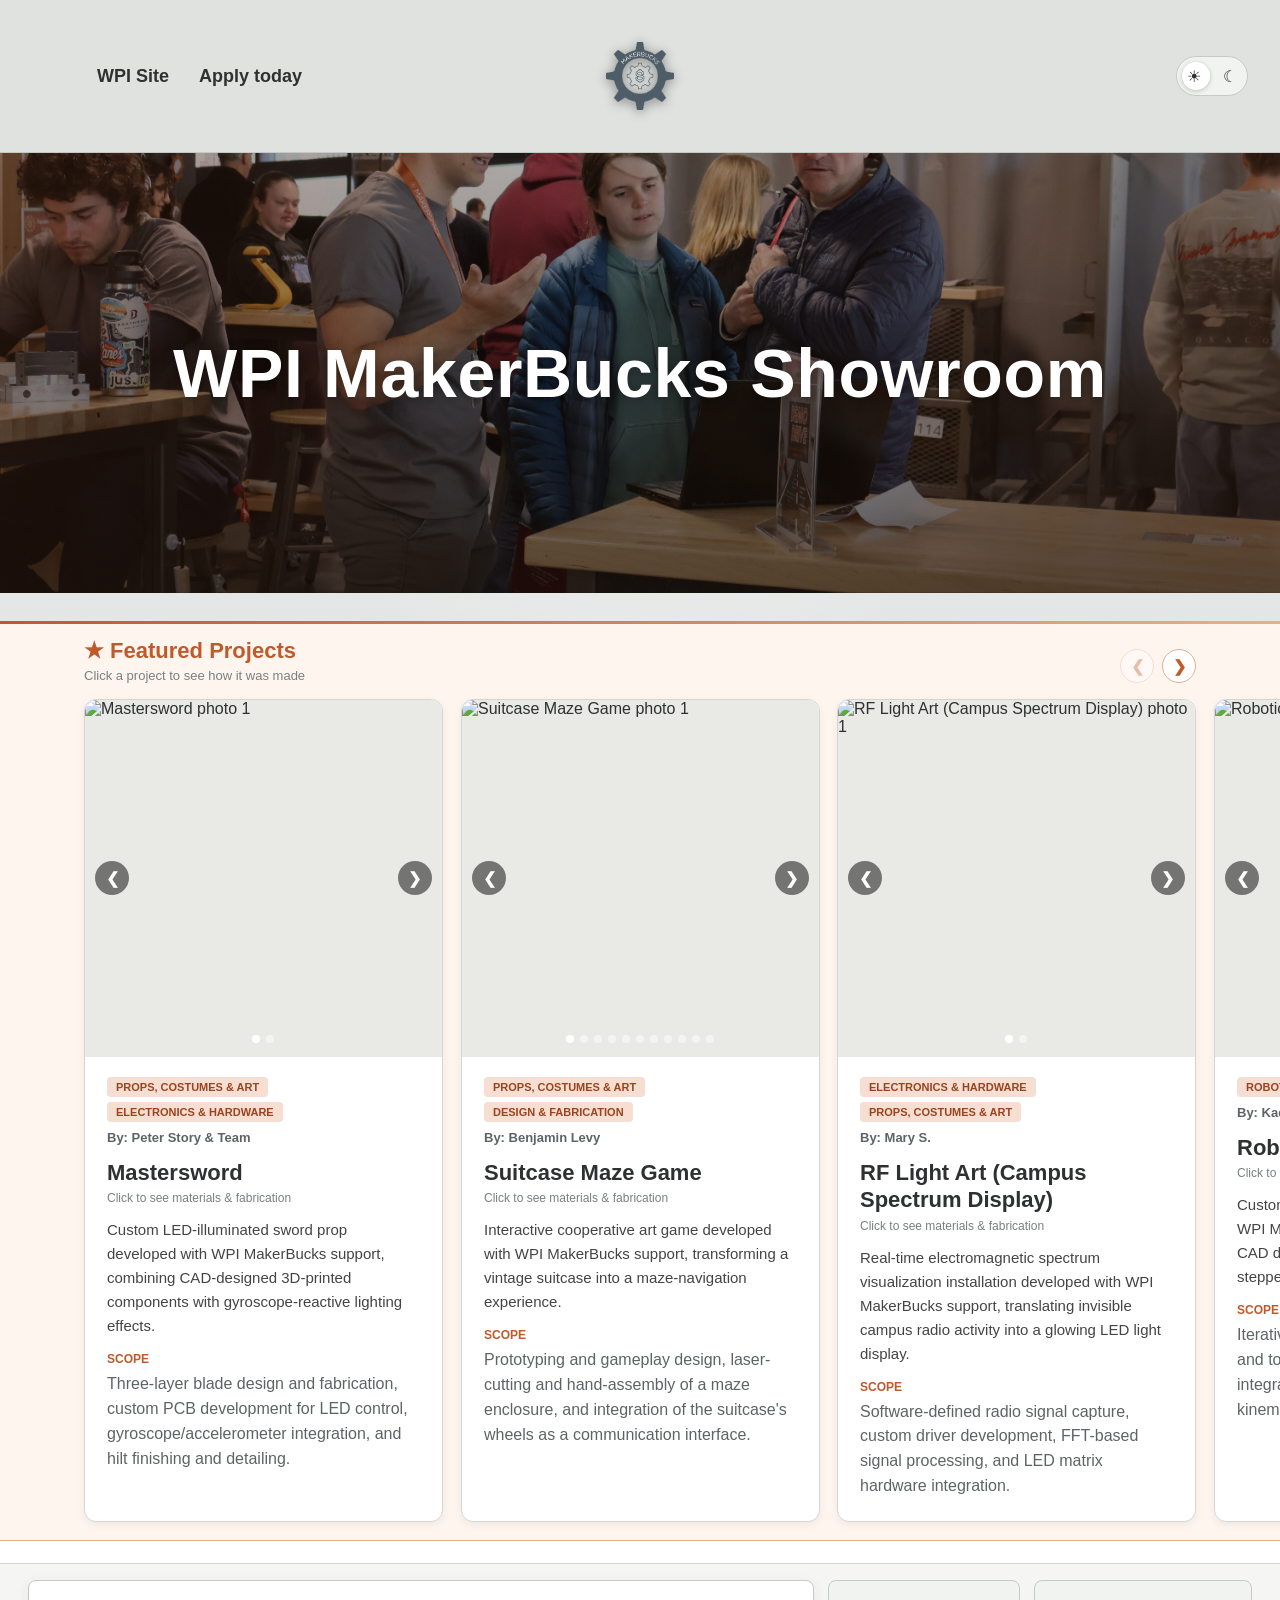
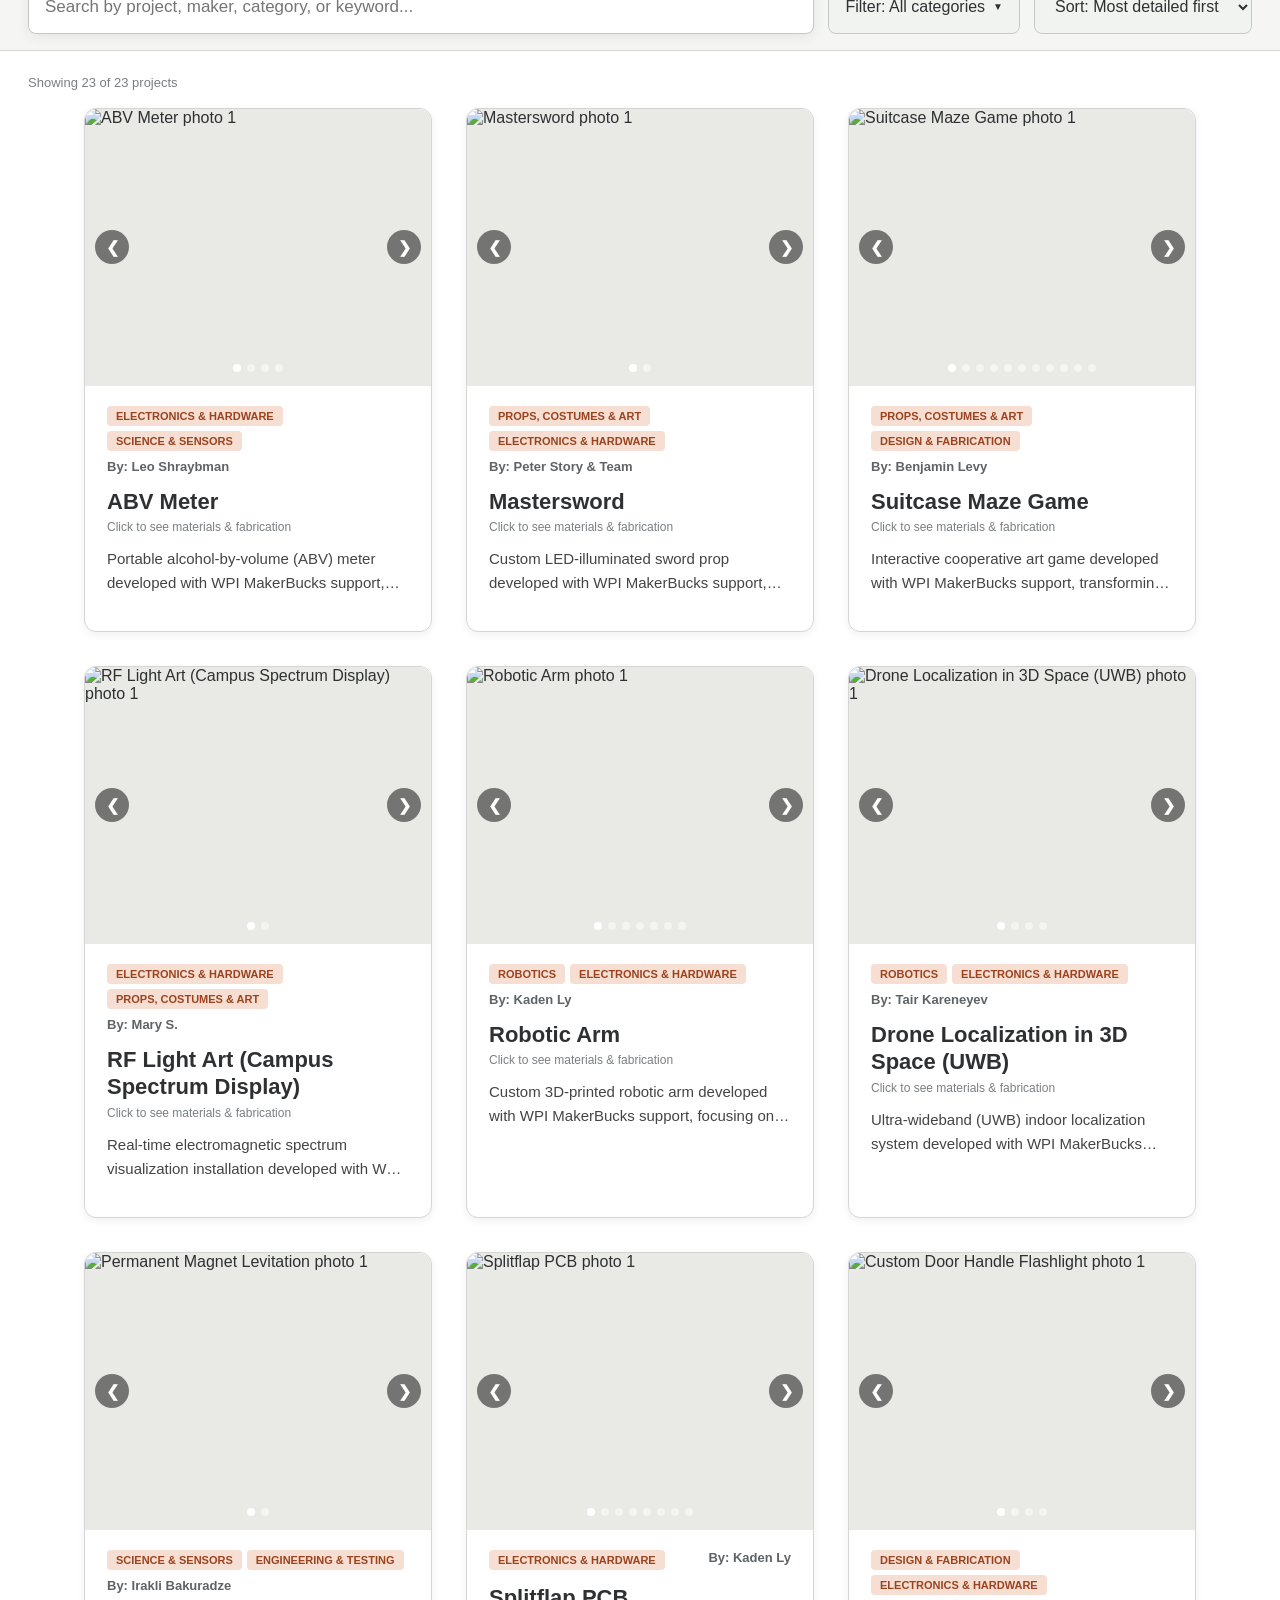
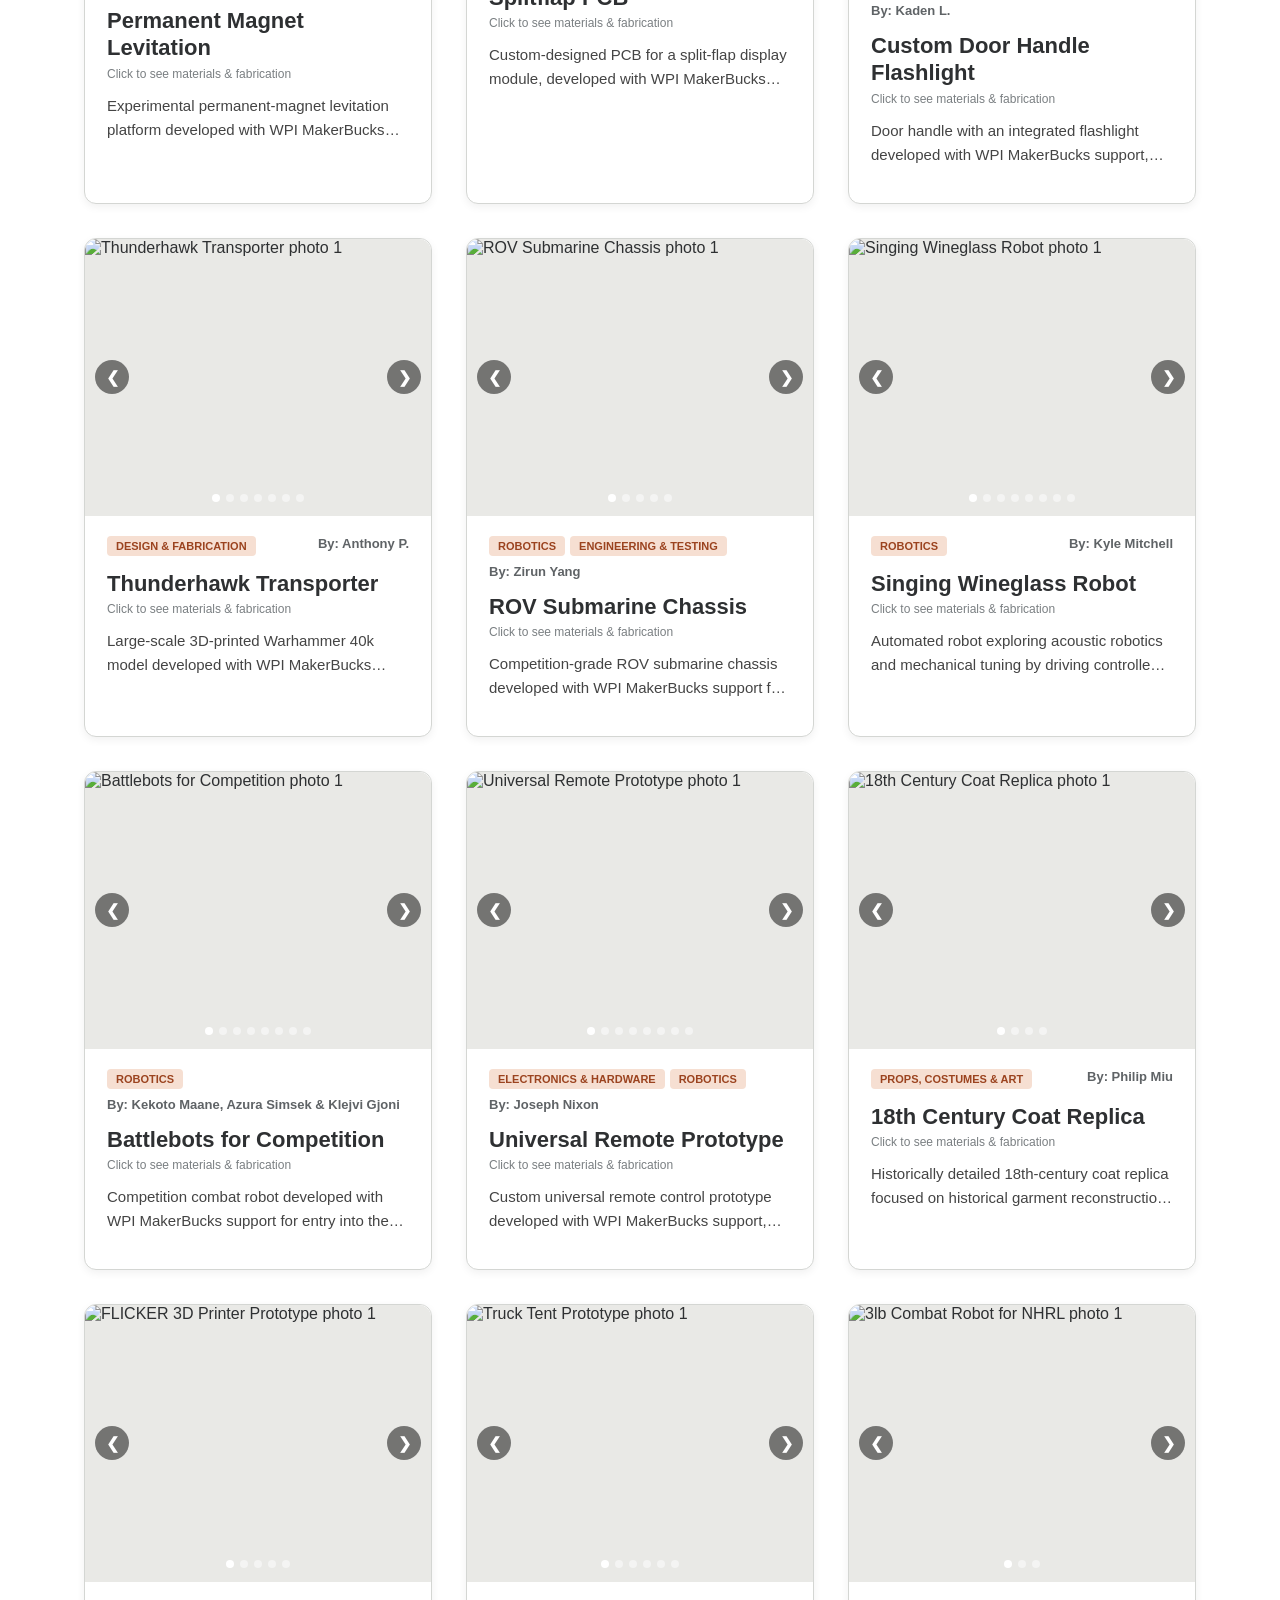
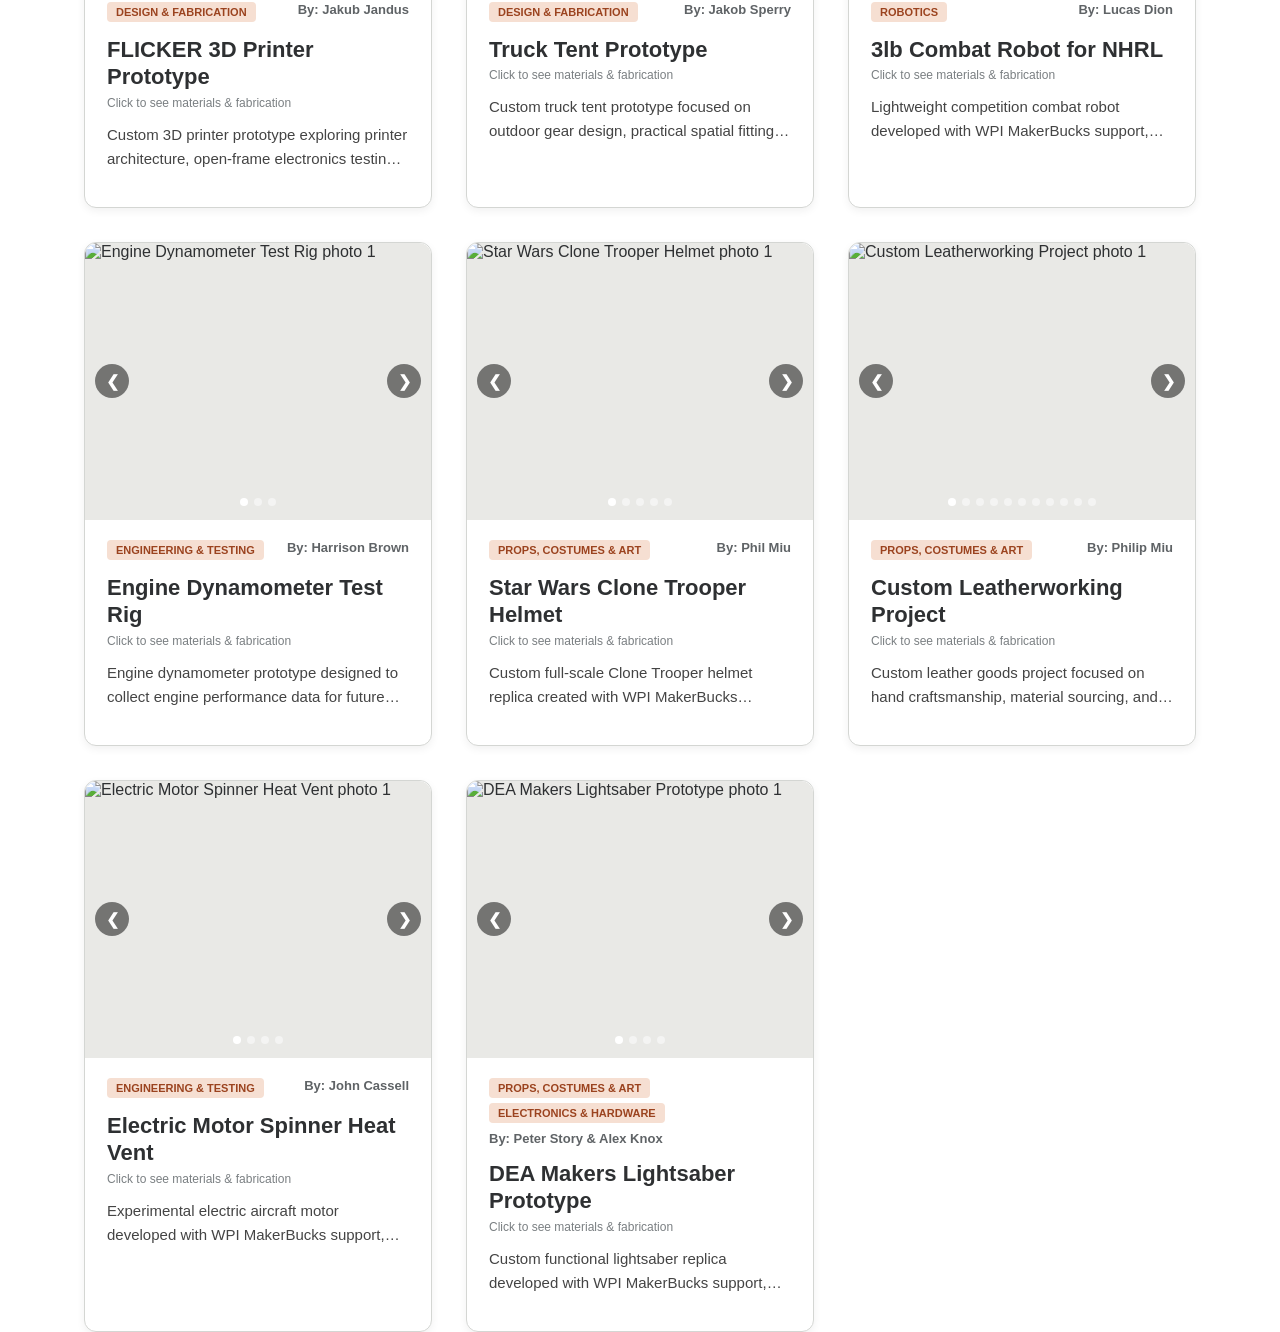
==== commit 9ef895fc: "ai touch up" ====
--- a/index.html
+++ b/index.html
@@ -82,6 +82,7 @@
 
   <header class="banner">
     <img class="banner-img" id="bannerImg" alt="">
+    <img class="banner-img banner-img--next" id="bannerImgNext" alt="" hidden>
     <h1 class="banner-title" id="bannerTitle">WPI MakerBucks Showroom</h1>
   </header>
 
--- a/css/cards.css
+++ b/css/cards.css
@@ -118,6 +118,21 @@
 .card {
   display: flex; /* lets the front stretch to the row's height */
   cursor: pointer;
+  animation: cardIn 0.5s cubic-bezier(0.16, 1, 0.3, 1) both;
+}
+
+.card:nth-child(2) { animation-delay: 0.04s; }
+.card:nth-child(3) { animation-delay: 0.08s; }
+.card:nth-child(4) { animation-delay: 0.12s; }
+.card:nth-child(5) { animation-delay: 0.16s; }
+.card:nth-child(6) { animation-delay: 0.2s; }
+.card:nth-child(7) { animation-delay: 0.24s; }
+.card:nth-child(8) { animation-delay: 0.28s; }
+.card:nth-child(9) { animation-delay: 0.32s; }
+
+@keyframes cardIn {
+  from { opacity: 0; transform: translateY(16px) scale(0.98); }
+  to { opacity: 1; transform: translateY(0) scale(1); }
 }
 
 .card.is-hidden { display: none !important; }
@@ -142,9 +157,34 @@
   overflow: hidden; /* clips the photo to the card's rounded corners */
   backface-visibility: hidden;
   -webkit-backface-visibility: hidden;
-}
-
-.card:hover .card-face { box-shadow: 0 6px 18px rgba(0, 0, 0, 0.12); }
+  position: relative;
+  transition: box-shadow 0.3s ease, transform 0.3s ease, border-color 0.3s ease;
+}
+
+.card-face::before {
+  content: "";
+  position: absolute;
+  inset: 0 0 auto 0;
+  height: 3px;
+  background: linear-gradient(90deg, var(--accent), var(--accent-light));
+  transform: scaleX(0);
+  transform-origin: left;
+  transition: transform 0.35s ease;
+  z-index: 1;
+}
+
+.card:hover .card-face {
+  box-shadow: 0 14px 30px rgba(0, 0, 0, 0.16);
+  transform: translateY(-4px);
+  border-color: var(--accent-light);
+}
+
+.card:hover .card-face::before { transform: scaleX(1); }
+
+@media (prefers-reduced-motion: reduce) {
+  .card { animation: none; }
+  .card:hover .card-face { transform: none; }
+}
 
 
 /* =========================================================
@@ -516,9 +556,16 @@
   height: 100%;
   object-fit: contain;
   display: none;
+  transition: transform 0.5s ease;
 }
 
 .carousel-slide.active { display: block; }
+
+.card:hover .carousel-slide.active { transform: scale(1.045); }
+
+@media (prefers-reduced-motion: reduce) {
+  .card:hover .carousel-slide.active { transform: none; }
+}
 
 .carousel-btn {
   position: absolute;
--- a/css/showcase.css
+++ b/css/showcase.css
@@ -409,7 +409,10 @@
   max-width: 48%;
   object-fit: contain;
   filter: drop-shadow(0 2px 6px rgba(0, 0, 0, 0.4));
-}
+  transition: transform 0.25s ease;
+}
+
+.site-logo:hover { transform: scale(1.04); }
 
 .banner {
   position: relative;
@@ -434,19 +437,27 @@
   opacity: 1;
   transition: opacity 3.5s ease-in-out;
   z-index: 0;
-  will-change: opacity;
+  will-change: opacity, transform;
+  animation: bannerZoom 22s ease-in-out infinite alternate;
 }
 
 .banner-img--next {
   opacity: 0;
   z-index: 0;
+}
+
+@keyframes bannerZoom {
+  from { transform: scale(1); }
+  to { transform: scale(1.08); }
 }
 
 .banner::after {
   content: "";
   position: absolute;
   inset: 0;
-  background: rgba(0, 0, 0, 0.45);
+  background:
+    linear-gradient(180deg, rgba(20, 12, 8, 0.35) 0%, rgba(20, 12, 8, 0.5) 55%, rgba(20, 12, 8, 0.65) 100%),
+    linear-gradient(90deg, rgba(192, 90, 43, 0.18), rgba(20, 12, 8, 0) 45%, rgba(20, 12, 8, 0) 55%, rgba(192, 90, 43, 0.18));
   z-index: 1;
   pointer-events: none;
 }
@@ -460,9 +471,20 @@
   line-height: 1.1;
   letter-spacing: 0.01em;
   text-shadow: 0 2px 12px rgba(0, 0, 0, 0.35);
+  animation: bannerTitleIn 0.9s cubic-bezier(0.16, 1, 0.3, 1) both;
+}
+
+@keyframes bannerTitleIn {
+  from { opacity: 0; transform: translateY(14px); }
+  to { opacity: 1; transform: translateY(0); }
 }
 
 .banner [hidden] { display: none; }
+
+@media (prefers-reduced-motion: reduce) {
+  .banner-img { animation: none; }
+  .banner-title { animation: none; }
+}
 
 @media (max-width: 1000px) and (min-width: 701px) {
   .site-header { padding-left: 52px; padding-right: 52px; }
--- a/css/featured.css
+++ b/css/featured.css
@@ -25,11 +25,33 @@
 .featured-section[hidden] { display: none; }
 
 .featured-section {
+  position: relative;
   margin-bottom: 22px;
   background: var(--accent-bg);
   border-top: 1px solid var(--accent-light);
   border-bottom: 1px solid var(--accent-light);
   padding: 16px 0 6px;
+}
+
+.featured-section::before {
+  content: "";
+  position: absolute;
+  top: -1px;
+  left: 0;
+  right: 0;
+  height: 3px;
+  background: linear-gradient(90deg, var(--accent), var(--accent-light), var(--accent));
+  background-size: 200% 100%;
+  animation: featuredShimmer 6s ease-in-out infinite;
+}
+
+@keyframes featuredShimmer {
+  0% { background-position: 0% 0; }
+  100% { background-position: 100% 0; }
+}
+
+@media (prefers-reduced-motion: reduce) {
+  .featured-section::before { animation: none; }
 }
 
 .featured-head {
@@ -74,12 +96,14 @@
   display: flex;
   align-items: center;
   justify-content: center;
+  transition: background 0.2s ease, border-color 0.2s ease, color 0.2s ease, transform 0.2s ease;
 }
 
 .scroll-btn:hover:not(:disabled) {
   background: var(--accent);
   border-color: var(--accent);
   color: var(--accent-contrast);
+  transform: scale(1.08);
 }
 
 .scroll-btn:disabled {
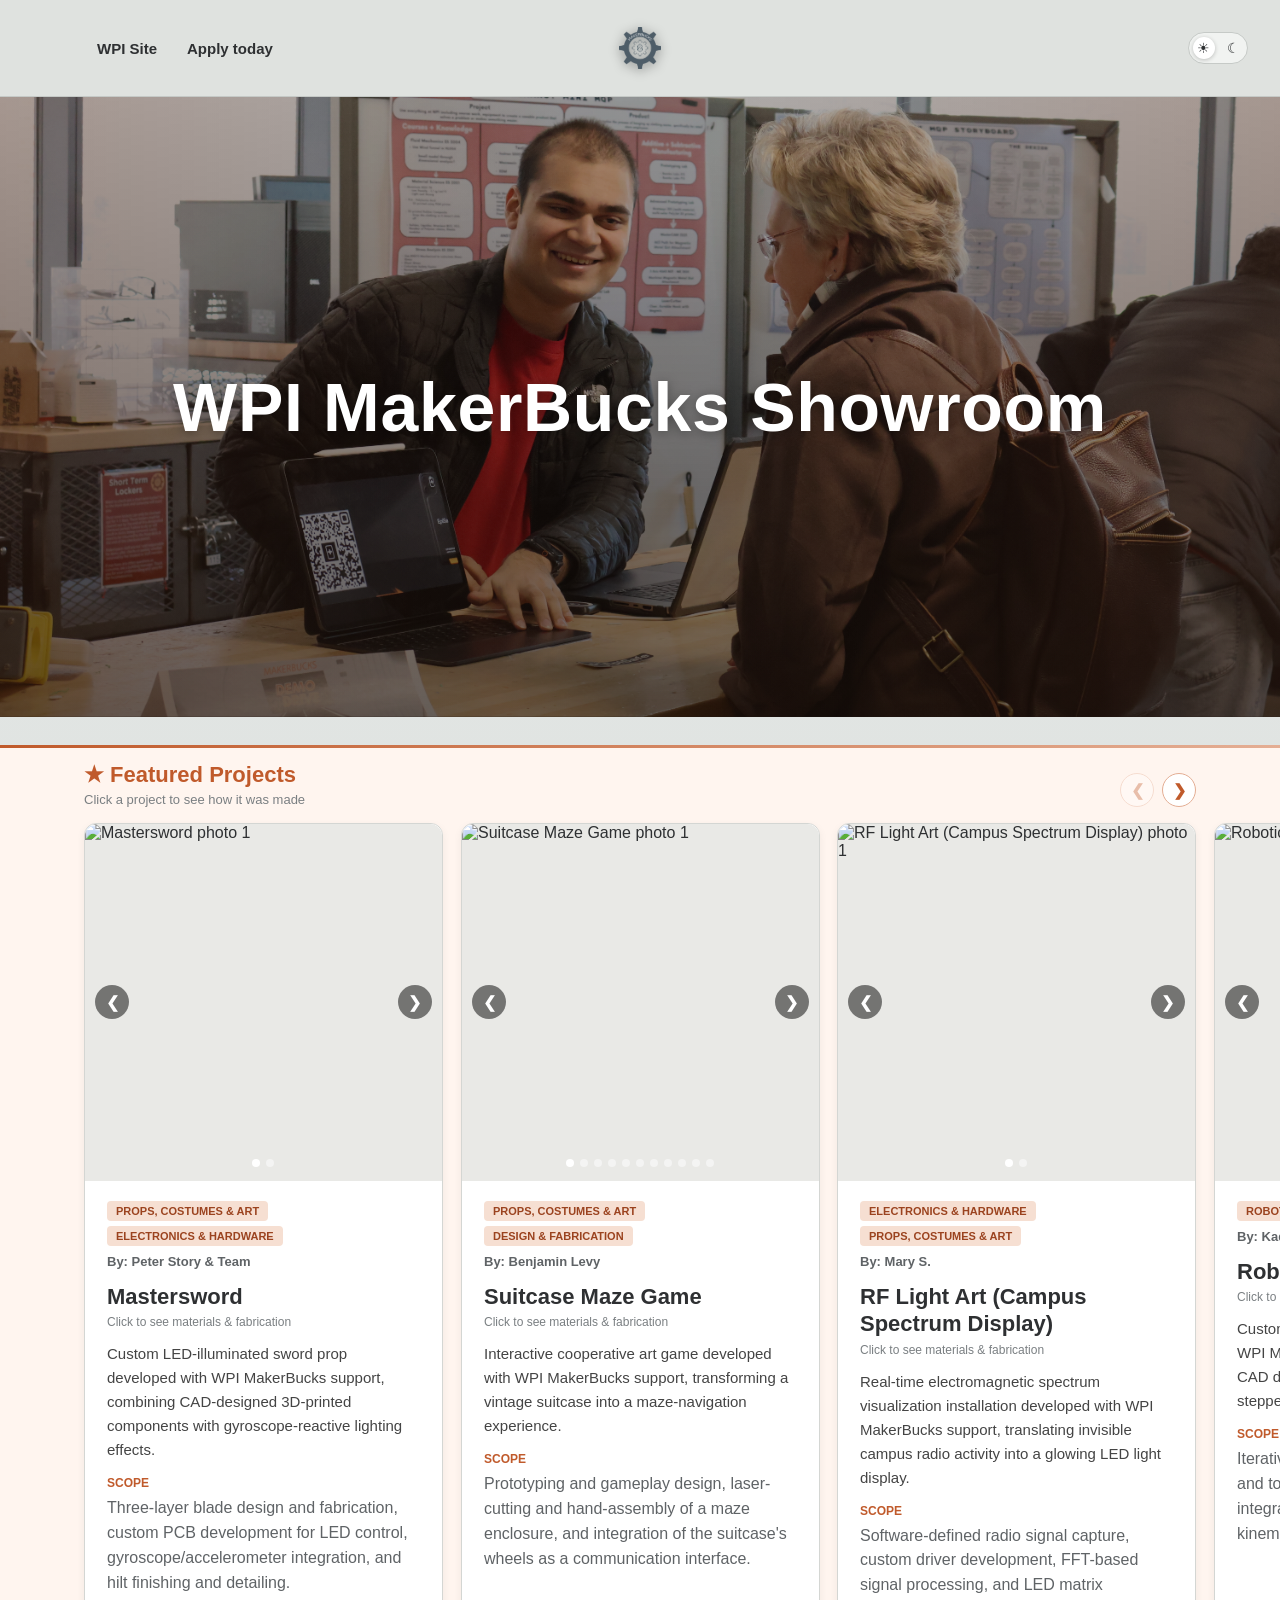
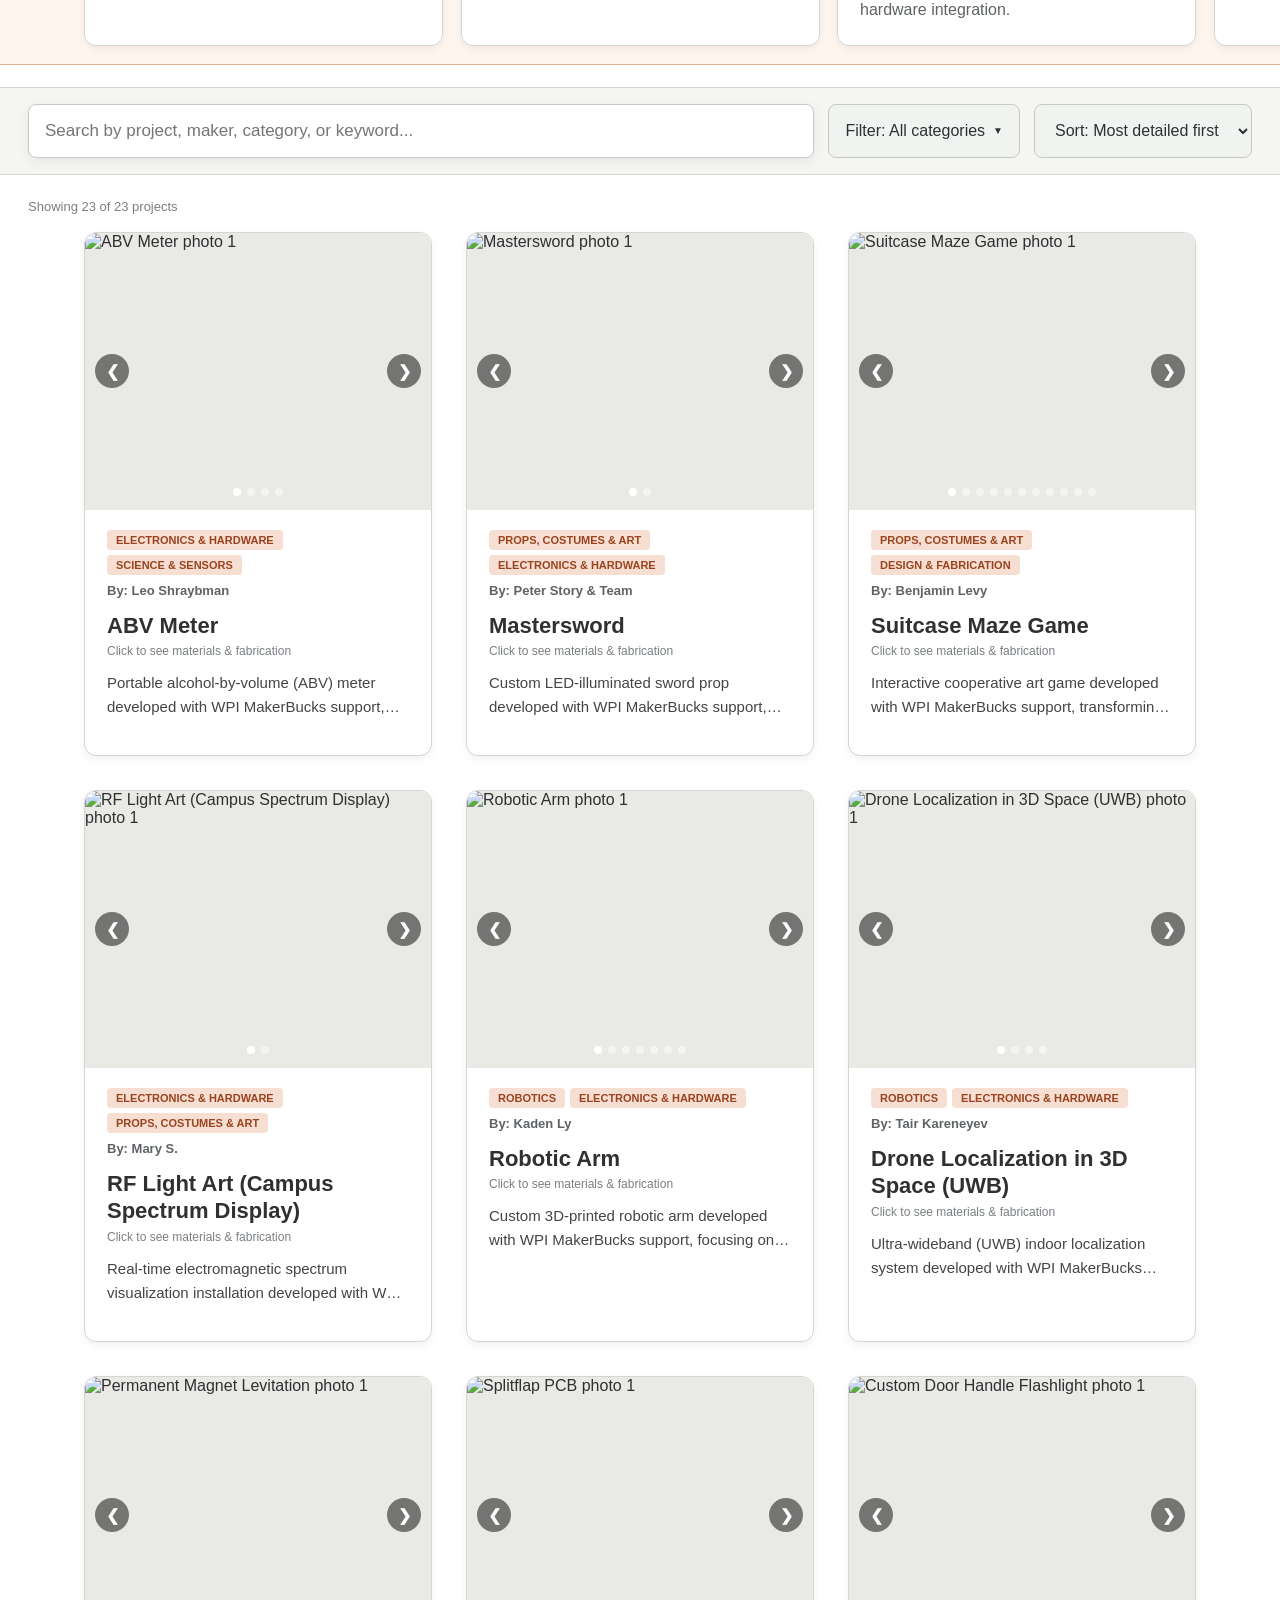
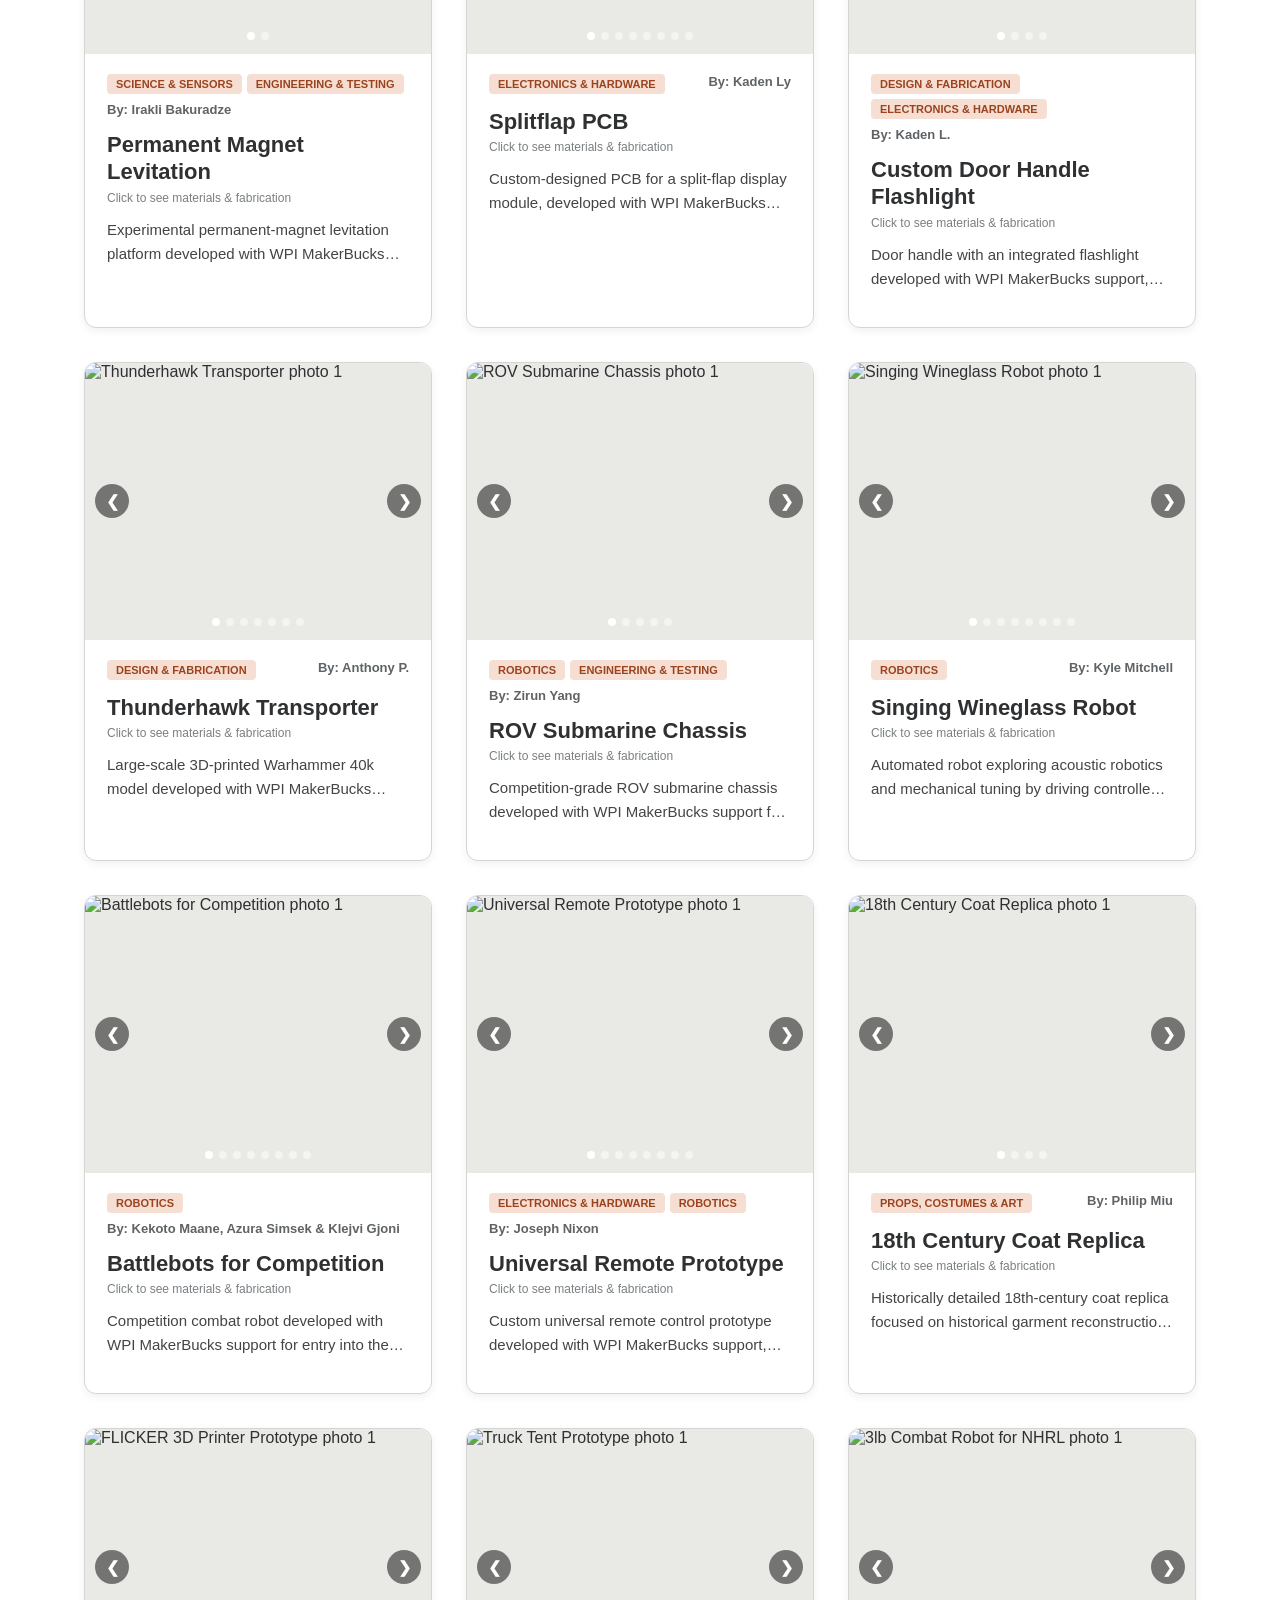
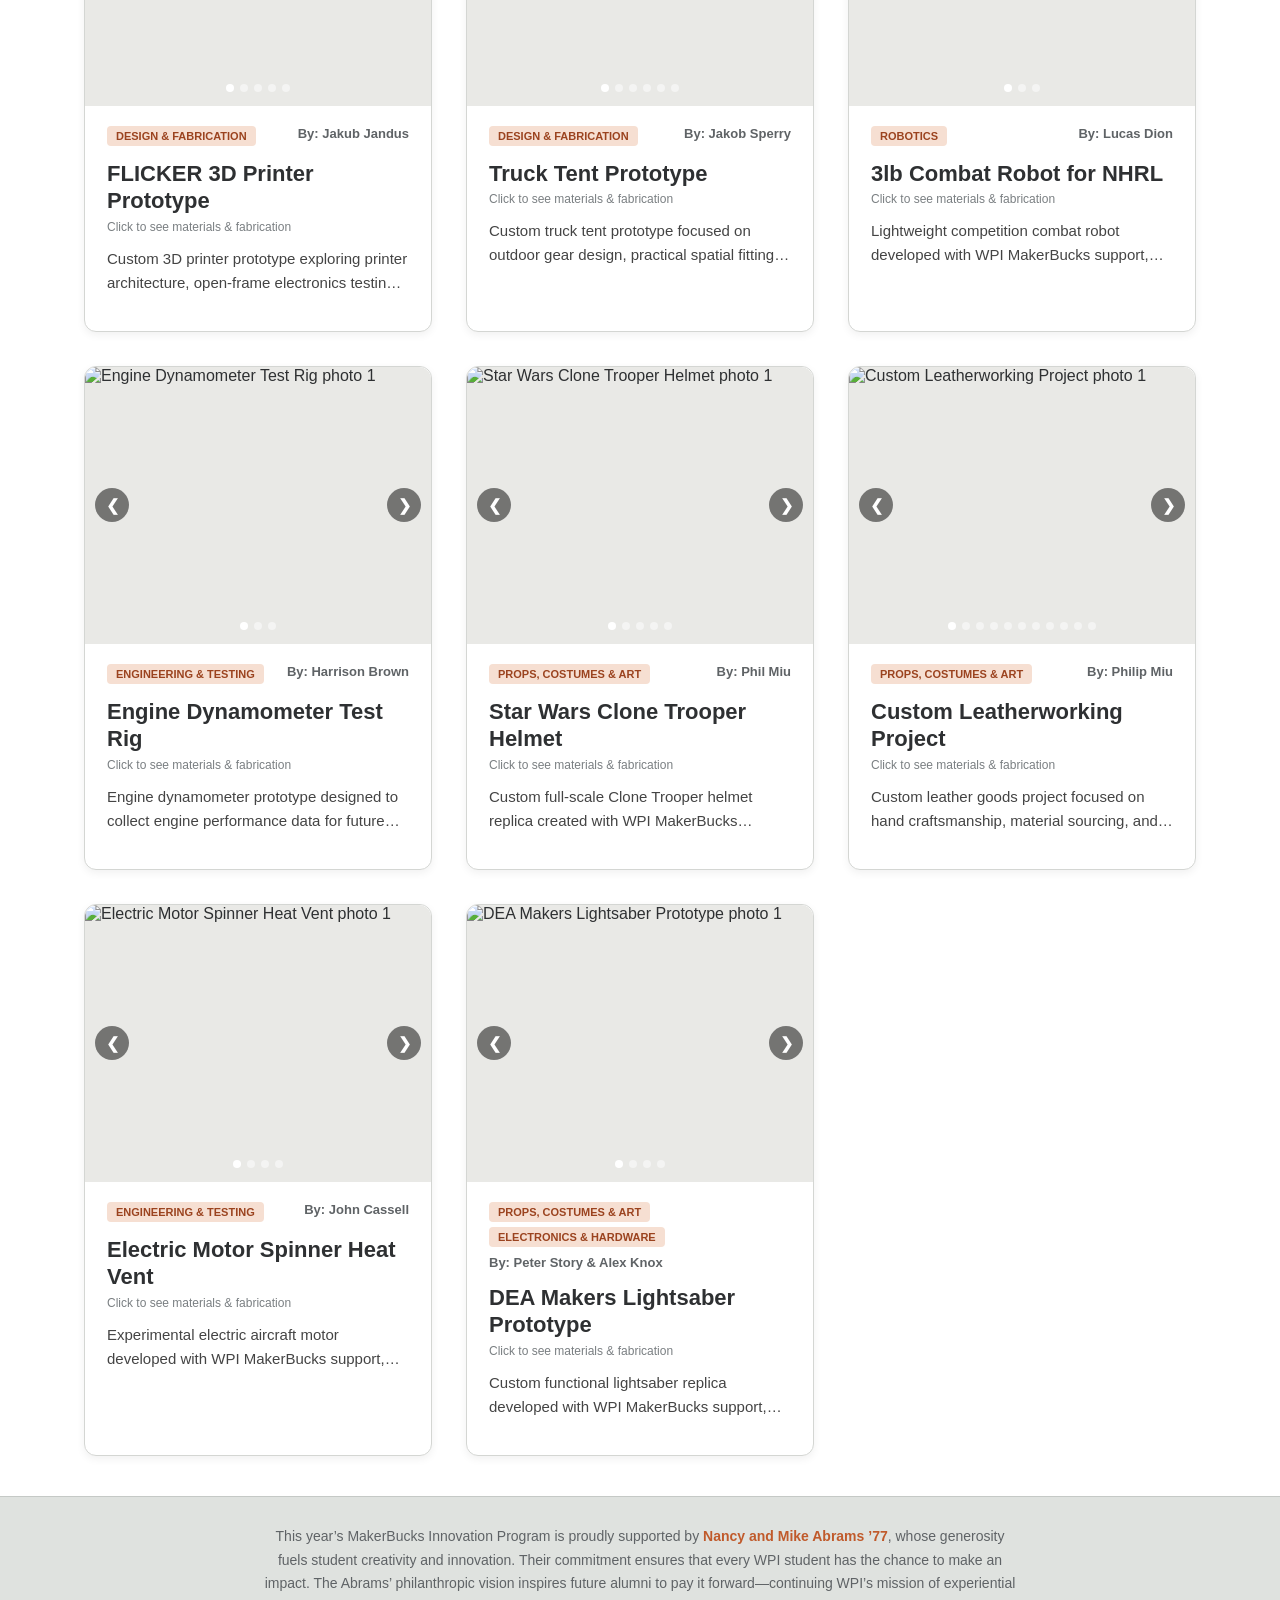
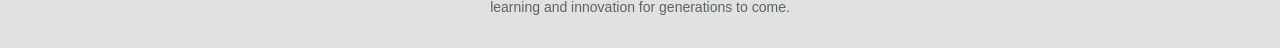
==== commit c5ef12d4: "donar statment" ====
--- a/index.html
+++ b/index.html
@@ -10,6 +10,7 @@
     3. Featured Projects  (side-scrolling row marked TRUE in the CSV)
     4. Search / filter / sort controls
     5. Main project grid  (three desktop columns, vertical on phones)
+    6. Footer             (donor statement from DonorStatement.csv)
 
   The code is split into a few files so each one stays readable:
 
@@ -24,18 +25,21 @@
     js/project-data.js  embedded CSV fallback for file:// or fetch failure
     js/banner.js        fills in the title banner
     js/cards.js         building cards, flip view, loading the CSV
+    js/footer.js        fills in the donor statement from DonorStatement.csv
     js/featured.js      the Featured Projects row + its arrows
     js/showcase.js      search, filters, sort, and the grid
 
   Data workflow:
-    Pages CMS edits one JSON file per project in data/projects/.
-    A GitHub Action regenerates MakerBucks_Database.csv for the site.
-    Do not edit the generated CSV directly.
+    Pages CMS edits one JSON file per project in data/projects/, plus the
+    single data/footer.json donor statement form.
+    A GitHub Action regenerates MakerBucks_Database.csv and
+    DonorStatement.csv for the site. Do not edit either generated CSV
+    directly.
 
   Scripts in the head load theme.js before the stylesheets. The scripts
   at the bottom load config.js, project-data.js, logo.js, banner.js,
-  cards.js, featured.js, then showcase.js. Both project sections share
-  the cached CSV load from cards.js.
+  cards.js, footer.js, featured.js, then showcase.js. Both project sections
+  share the cached CSV load from cards.js.
 
   Project photos are uploaded through each form's Project photos field; the
   CMS writes their paths into the generated CSV's Photos column.
@@ -173,12 +177,29 @@
     <button class="clear-filters-btn visible" id="noResultsClearBtn" type="button">clear your filters</button>.
   </div>
 
+  <!-- =========================================================
+     FOOTER
+     ========================================================= -->
+
+  <footer class="site-footer">
+    <p class="footer-sponsor">
+      This year&rsquo;s MakerBucks Innovation Program is proudly supported by
+      <strong>Nancy and Mike Abrams &rsquo;77</strong>, whose generosity fuels
+      student creativity and innovation. Their commitment ensures that every
+      WPI student has the chance to make an impact. The Abrams&rsquo;
+      philanthropic vision inspires future alumni to pay it forward&mdash;continuing
+      WPI&rsquo;s mission of experiential learning and innovation for
+      generations to come.
+    </p>
+  </footer>
+
   <!-- Scripts: order matters (see the note at the top of this file) -->
   <script src="js/config.js"></script>
   <script src="js/project-data.js"></script>
   <script src="js/logo.js"></script>
   <script src="js/banner.js"></script>
   <script src="js/cards.js"></script>
+  <script src="js/footer.js"></script>
   <script src="js/featured.js"></script>
   <script src="js/showcase.js"></script>
 
--- a/css/showcase.css
+++ b/css/showcase.css
@@ -232,6 +232,33 @@
 
 
 /* =========================================================
+ FOOTER
+ ---------------------------------------------------------
+ A short sponsor acknowledgment under the project grid, so
+ the bottom of the page isn't left empty.
+ ========================================================= */
+
+.site-footer {
+  width: 100vw;
+  margin: 40px 0 0 calc(50% - 50vw);
+  padding: 28px;
+  background: var(--header-bg);
+  border-top: 1px solid var(--header-border);
+  text-align: center;
+}
+
+.footer-sponsor {
+  max-width: 760px;
+  margin: 0 auto;
+  color: var(--ink-soft);
+  font-size: 14px;
+  line-height: 1.7;
+}
+
+.footer-sponsor strong { color: var(--accent); }
+
+
+/* =========================================================
  GRID — 3 CARDS PER ROW
  ---------------------------------------------------------
  "repeat(3, minmax(0, 1fr))" = 3 equal columns. The
@@ -315,10 +342,10 @@
   display: grid;
   grid-template-columns: minmax(0, 1fr) auto minmax(0, 1fr);
   align-items: center;
-  min-height: 92px;
+  min-height: 60px;
   width: 100vw;
   margin: 0 0 0 calc(50% - 50vw);
-  padding: 6px 84px;
+  padding: 4px 84px;
   background: var(--header-bg);
   border-bottom: 1px solid var(--header-border);
 }
@@ -334,12 +361,12 @@
 
 .header-link {
   display: inline-block;
-  padding: 10px 12px;
+  padding: 7px 12px;
   border: 1px solid transparent;
   border-radius: 6px;
   background: transparent;
   color: var(--ink);
-  font-size: 18px;
+  font-size: 15px;
   font-weight: 600;
   text-decoration: none;
   white-space: nowrap;
@@ -360,8 +387,8 @@
   grid-column: 3;
   grid-row: 1;
   justify-self: end;
-  width: 72px;
-  height: 40px;
+  width: 60px;
+  height: 32px;
   padding: 3px;
   border: 1px solid var(--control-border);
   border-radius: 999px;
@@ -375,25 +402,25 @@
 .theme-toggle-icon {
   z-index: 1;
   display: grid;
-  width: 28px;
-  height: 28px;
+  width: 22px;
+  height: 22px;
   place-items: center;
-  font-size: 16px;
+  font-size: 14px;
 }
 
 .theme-toggle-thumb {
   position: absolute;
-  top: 5px;
-  left: 5px;
-  width: 28px;
-  height: 28px;
+  top: 4px;
+  left: 4px;
+  width: 22px;
+  height: 22px;
   border-radius: 50%;
   background: var(--panel);
   box-shadow: 0 1px 4px rgba(0, 0, 0, 0.22);
   transition: transform 0.18s ease;
 }
 
-:root[data-theme="dark"] .theme-toggle-thumb { transform: translateX(30px); }
+:root[data-theme="dark"] .theme-toggle-thumb { transform: translateX(28px); }
 
 @media (min-width: 1001px) {
   .theme-toggle { transform: translateX(52px); }
@@ -404,7 +431,7 @@
   grid-column: 2;
   grid-row: 1;
   justify-self: center;
-  height: 140px;
+  height: 88px;
   width: auto;
   max-width: 48%;
   object-fit: contain;
@@ -419,7 +446,7 @@
   display: flex;
   align-items: center;
   justify-content: center;
-  min-height: clamp(220px, 38vw, 440px);
+  min-height: clamp(340px, 52vw, 620px);
   width: 100vw;
   margin: 0 0 28px calc(50% - 50vw);
   padding: 40px 24px;
@@ -494,24 +521,26 @@
   body { padding: 0; }
 
   .site-header {
-    min-height: 76px;
+    min-height: 52px;
     width: 100%;
     margin-left: 0;
-    padding: 6px 10px;
+    padding: 4px 10px;
   }
 
   .site-logo {
-    height: 64px;
+    height: 46px;
     max-width: 45%;
   }
 
   .theme-toggle { transform: none; }
 
   .header-links { gap: 0; }
-  .header-link { padding: 7px 3px; font-size: 12px; }
+  .header-link { padding: 6px 3px; font-size: 12px; }
+
+  .footer-sponsor { font-size: 13px; }
 
   .banner {
-    min-height: 220px;
+    min-height: 300px;
     width: 100%;
     margin-left: 0;
     padding: 28px 16px;
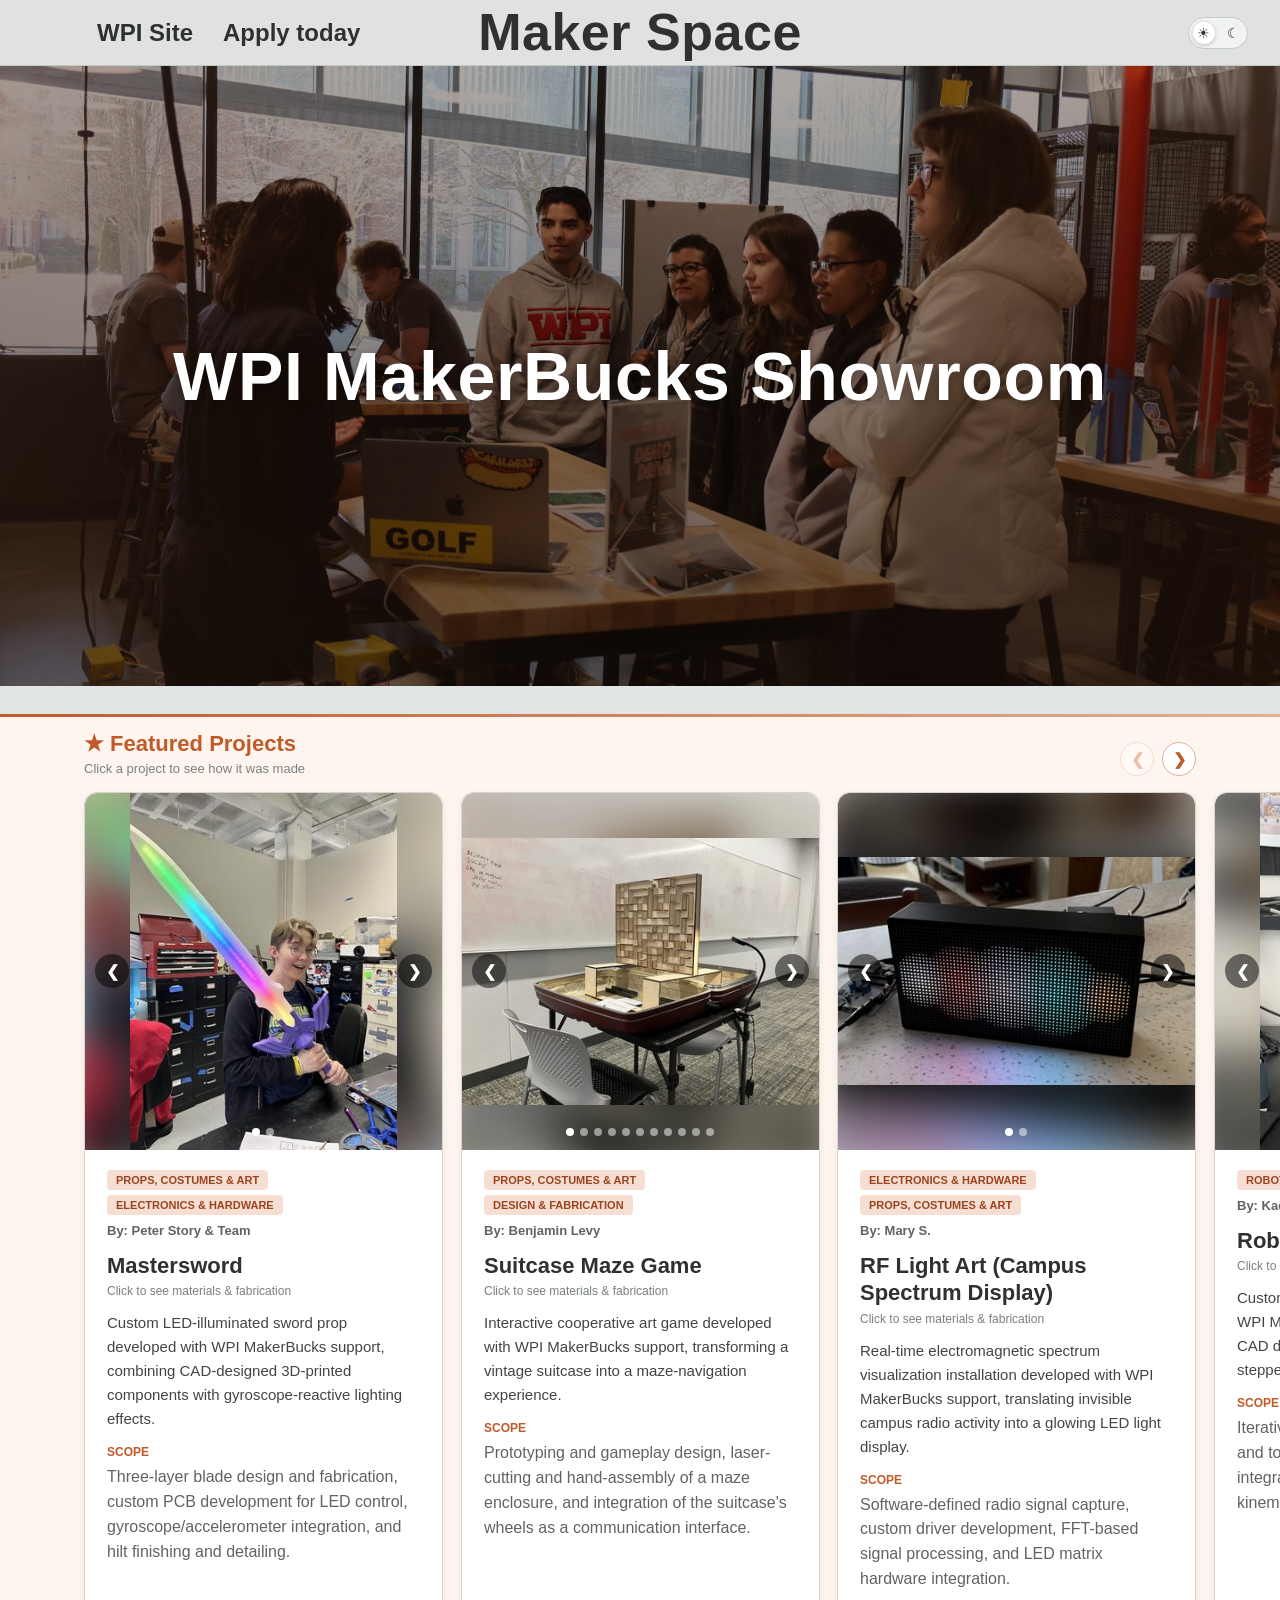
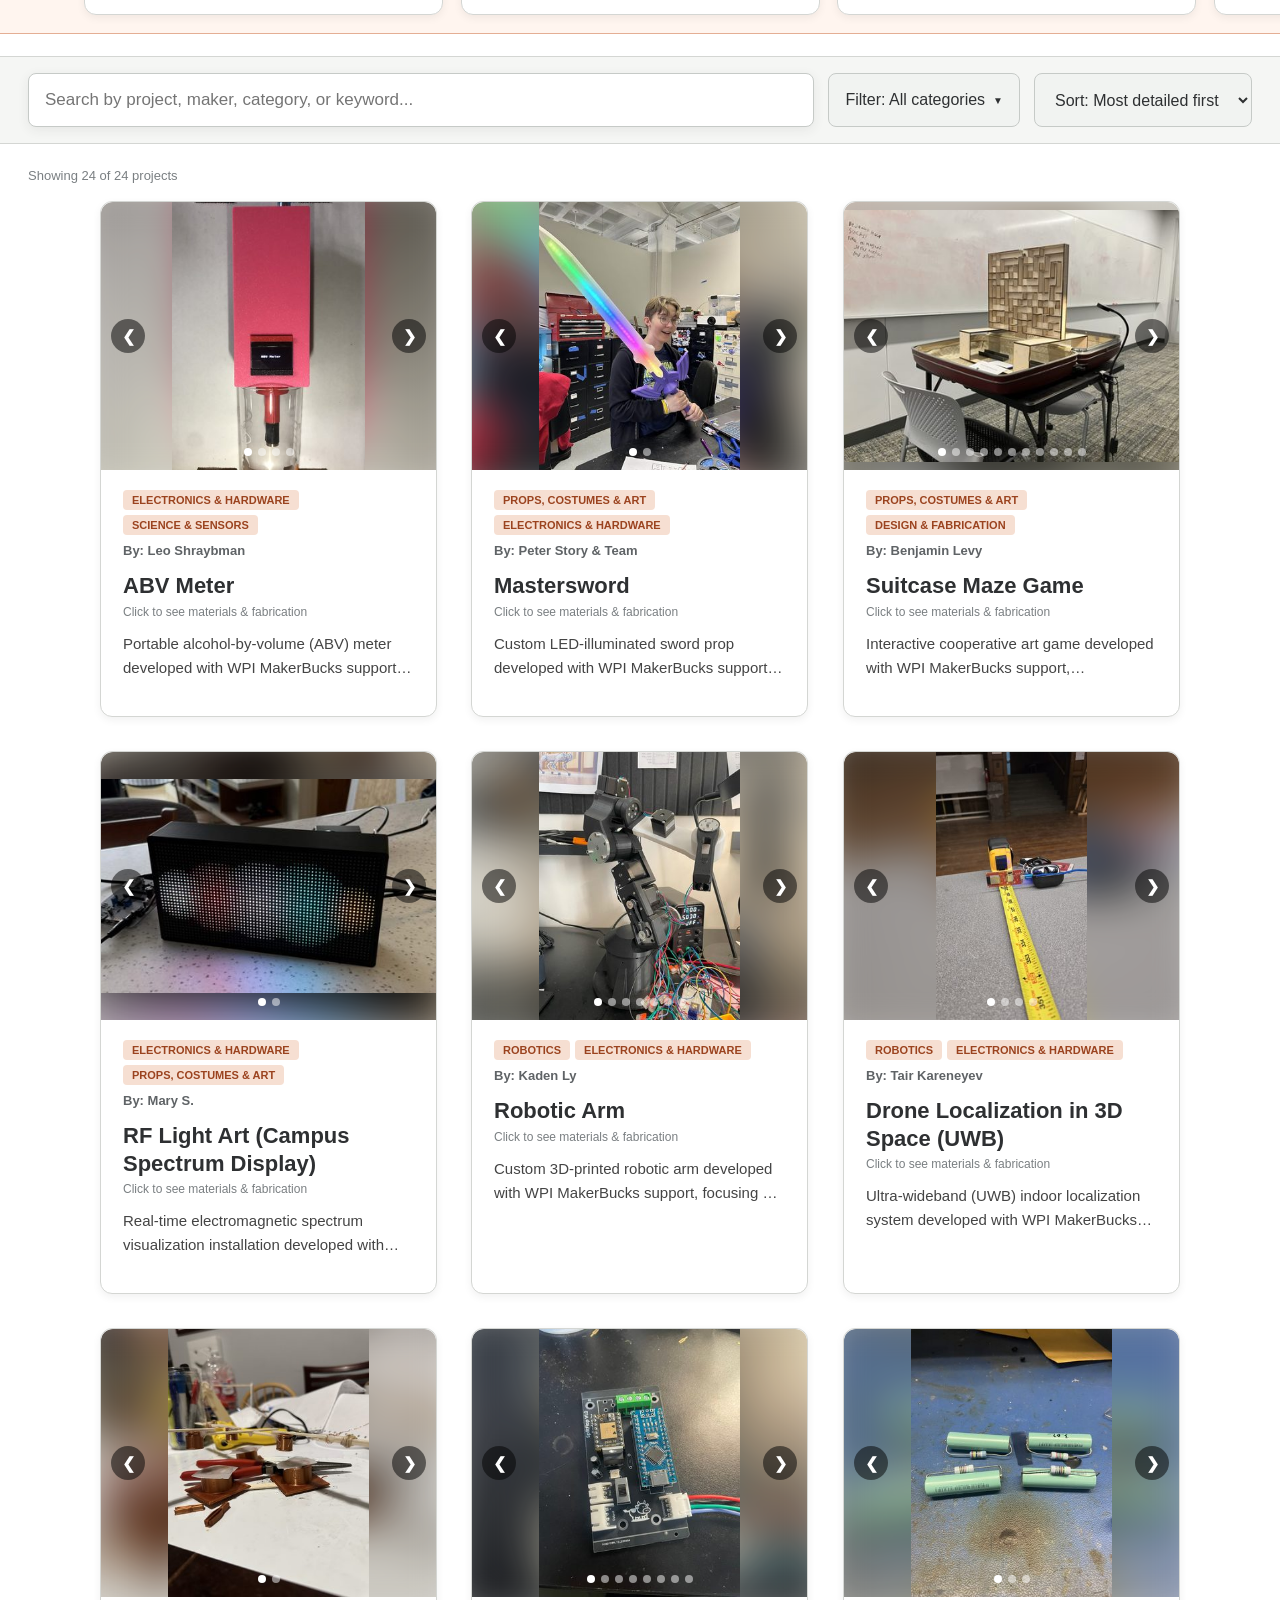
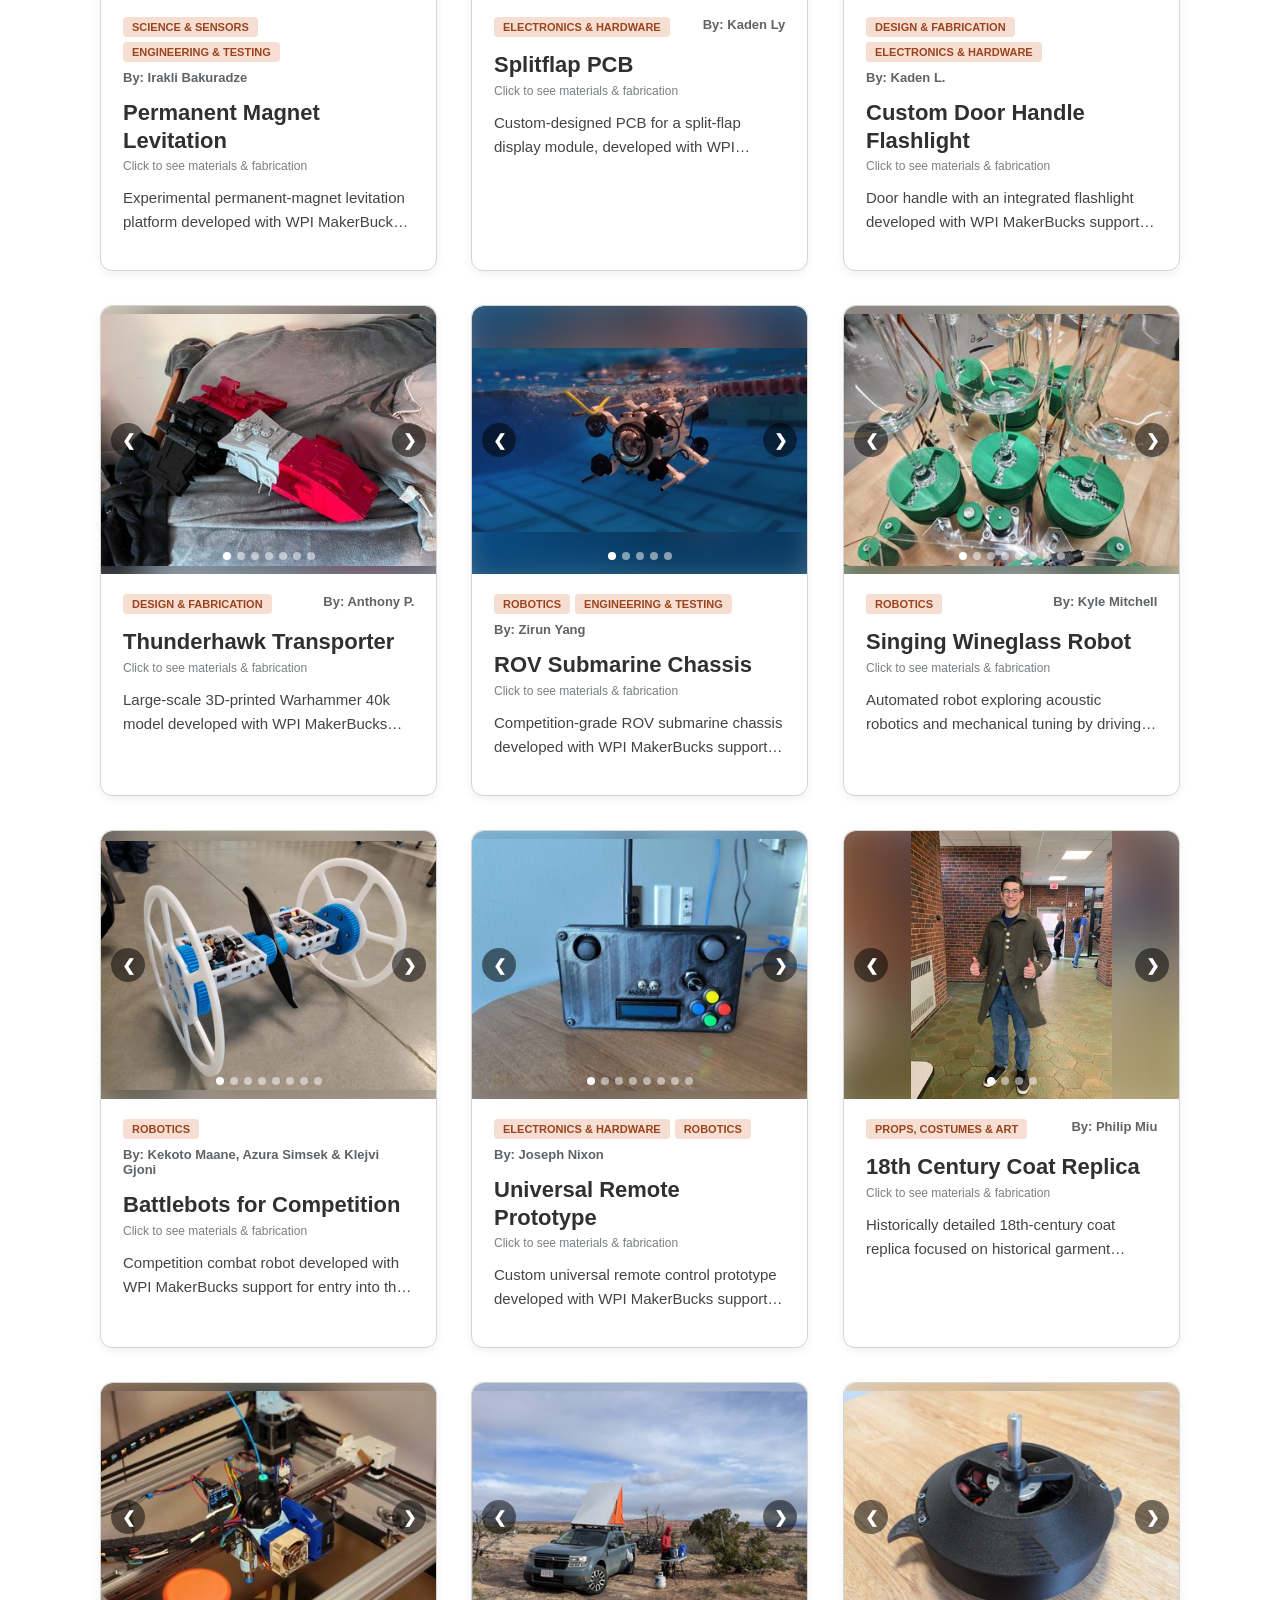
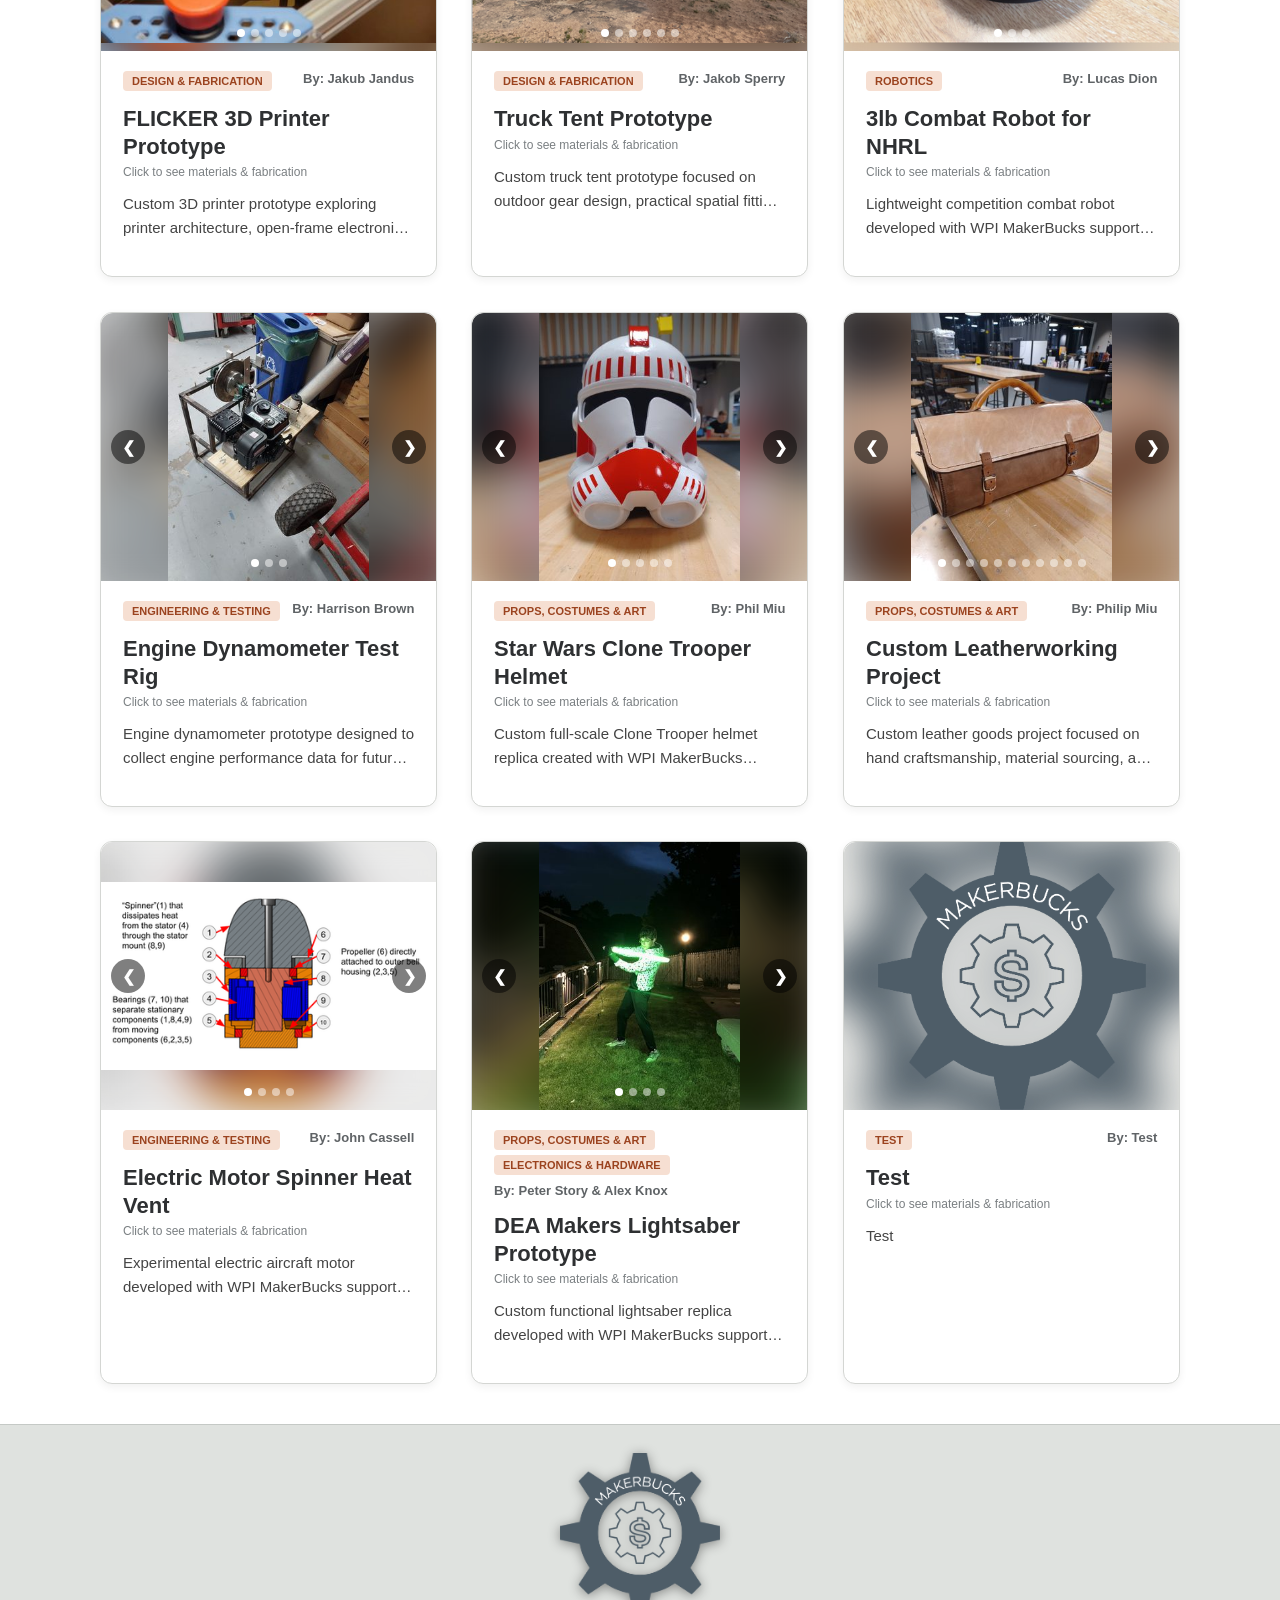
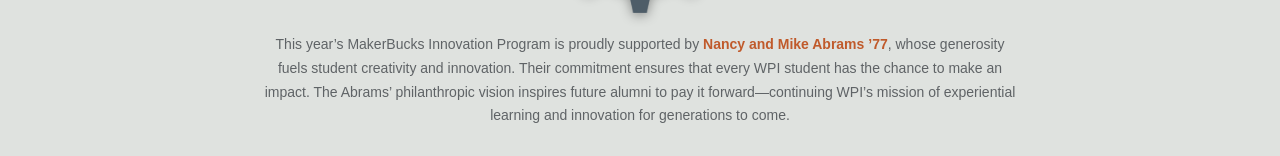
==== commit 156ecb2c: "Move logo to footer, add Maker Space header title" ====
--- a/index.html
+++ b/index.html
@@ -75,7 +75,7 @@
       <a class="header-link" id="projectSubmissionLink" target="_blank"
         rel="noopener noreferrer" hidden>Submit a project</a>
     </nav>
-    <img class="site-logo" id="siteLogo" alt="" hidden>
+    <span class="site-title">Maker Space</span>
     <button class="theme-toggle" id="themeToggle" type="button" role="switch"
       aria-label="Dark theme" aria-checked="false" title="Switch to dark theme">
       <span class="theme-toggle-icon" aria-hidden="true">&#9728;</span>
@@ -182,6 +182,7 @@
      ========================================================= -->
 
   <footer class="site-footer">
+    <img class="site-logo" id="siteLogo" alt="" hidden>
     <p class="footer-sponsor">
       This year&rsquo;s MakerBucks Innovation Program is proudly supported by
       <strong>Nancy and Mike Abrams &rsquo;77</strong>, whose generosity fuels
--- a/css/showcase.css
+++ b/css/showcase.css
@@ -272,8 +272,8 @@
   display: grid;
   grid-template-columns: repeat(3, minmax(0, 1fr));
   gap: 34px;
-  margin-left: 84px;
-  margin-right: 84px;
+  margin-left: 100px;
+  margin-right: 100px;
 }
 
 /* =========================================================
@@ -366,7 +366,7 @@
   border-radius: 6px;
   background: transparent;
   color: var(--ink);
-  font-size: 15px;
+  font-size: 24px;
   font-weight: 600;
   text-decoration: none;
   white-space: nowrap;
@@ -426,18 +426,30 @@
   .theme-toggle { transform: translateX(52px); }
 }
 
-.site-logo {
-  display: block;
+.site-title {
   grid-column: 2;
   grid-row: 1;
   justify-self: center;
-  height: 88px;
+  color: var(--ink);
+  font-size: clamp(30px, 4.5vw, 52px);
+  font-weight: 800;
+  line-height: 1.1;
+  letter-spacing: 0.01em;
+  white-space: nowrap;
+}
+
+.site-logo {
+  display: block;
+  margin: 0 auto 20px;
+  height: 160px;
   width: auto;
-  max-width: 48%;
+  max-width: 80%;
   object-fit: contain;
   filter: drop-shadow(0 2px 6px rgba(0, 0, 0, 0.4));
   transition: transform 0.25s ease;
 }
+
+.site-logo[hidden] { display: none; }
 
 .site-logo:hover { transform: scale(1.04); }
 
@@ -528,9 +540,11 @@
   }
 
   .site-logo {
-    height: 46px;
-    max-width: 45%;
+    height: 110px;
+    max-width: 80%;
   }
+
+  .site-title { font-size: 22px; }
 
   .theme-toggle { transform: none; }
 
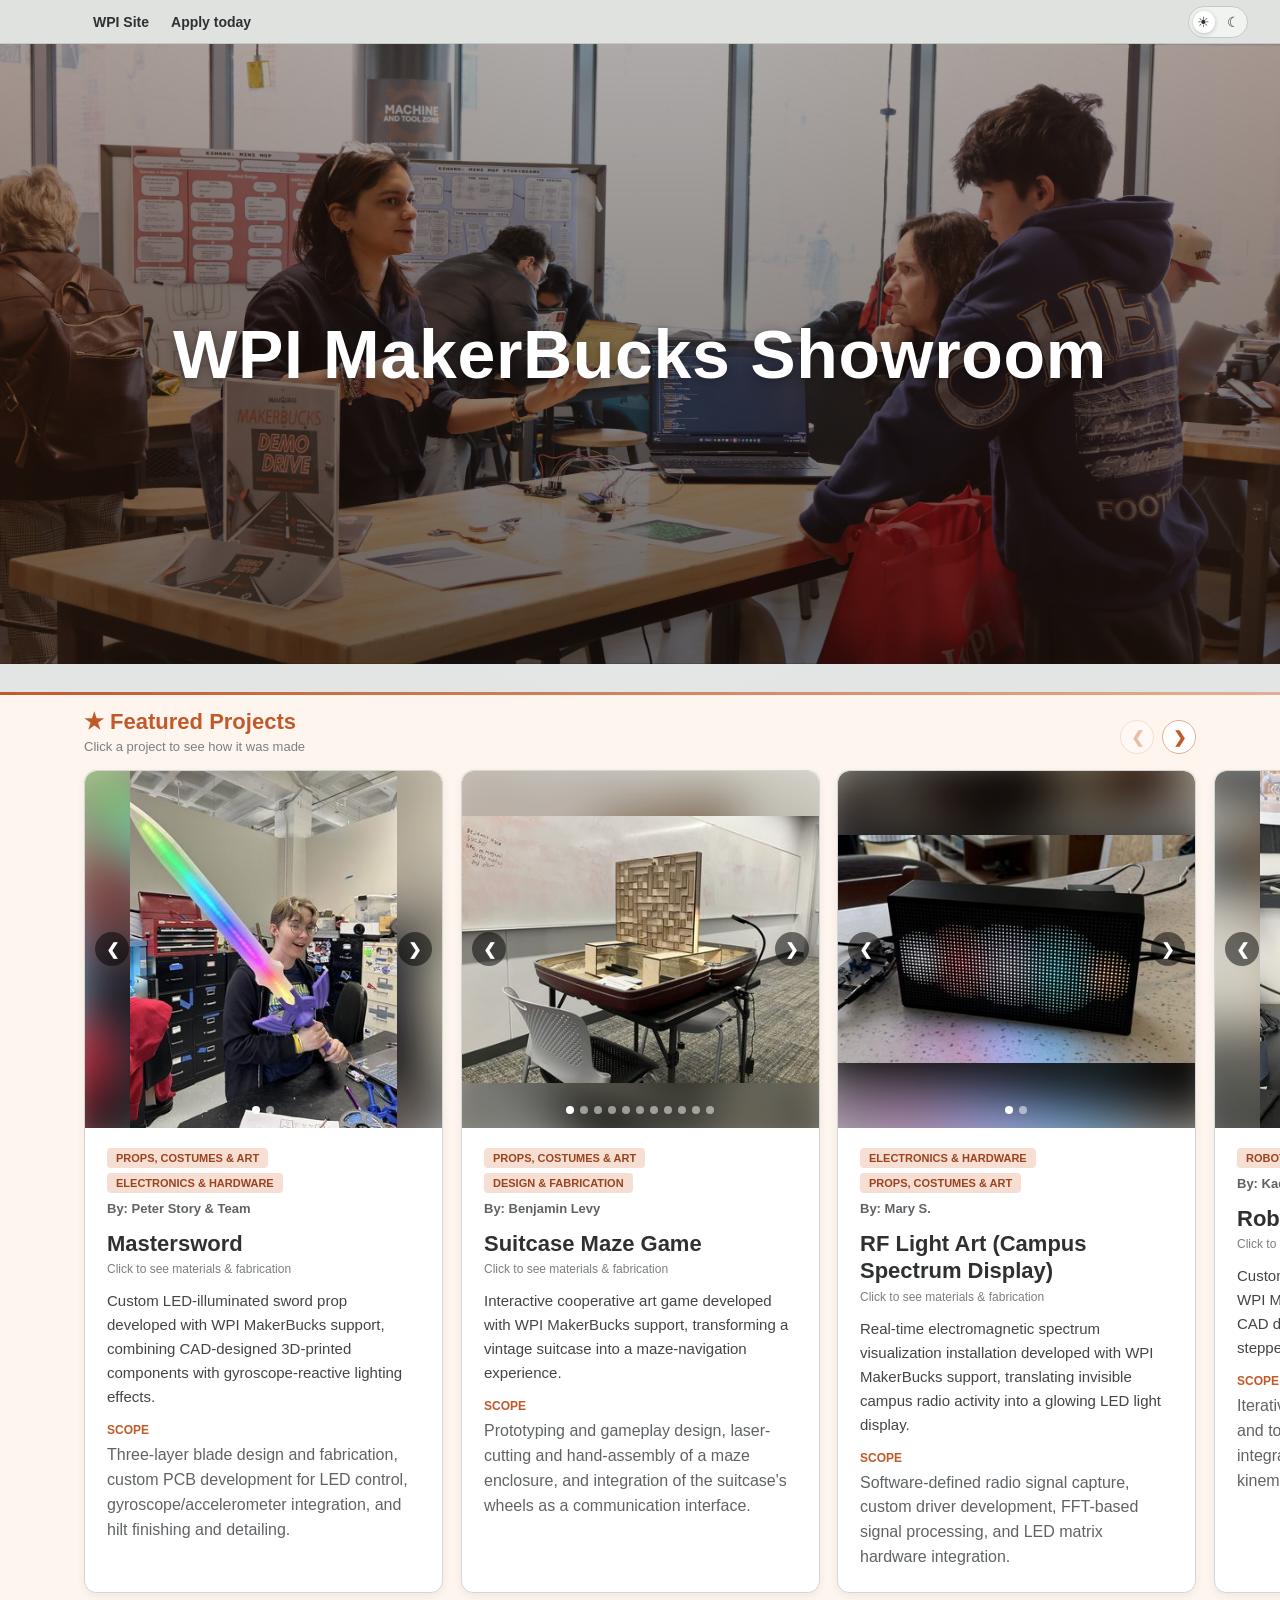
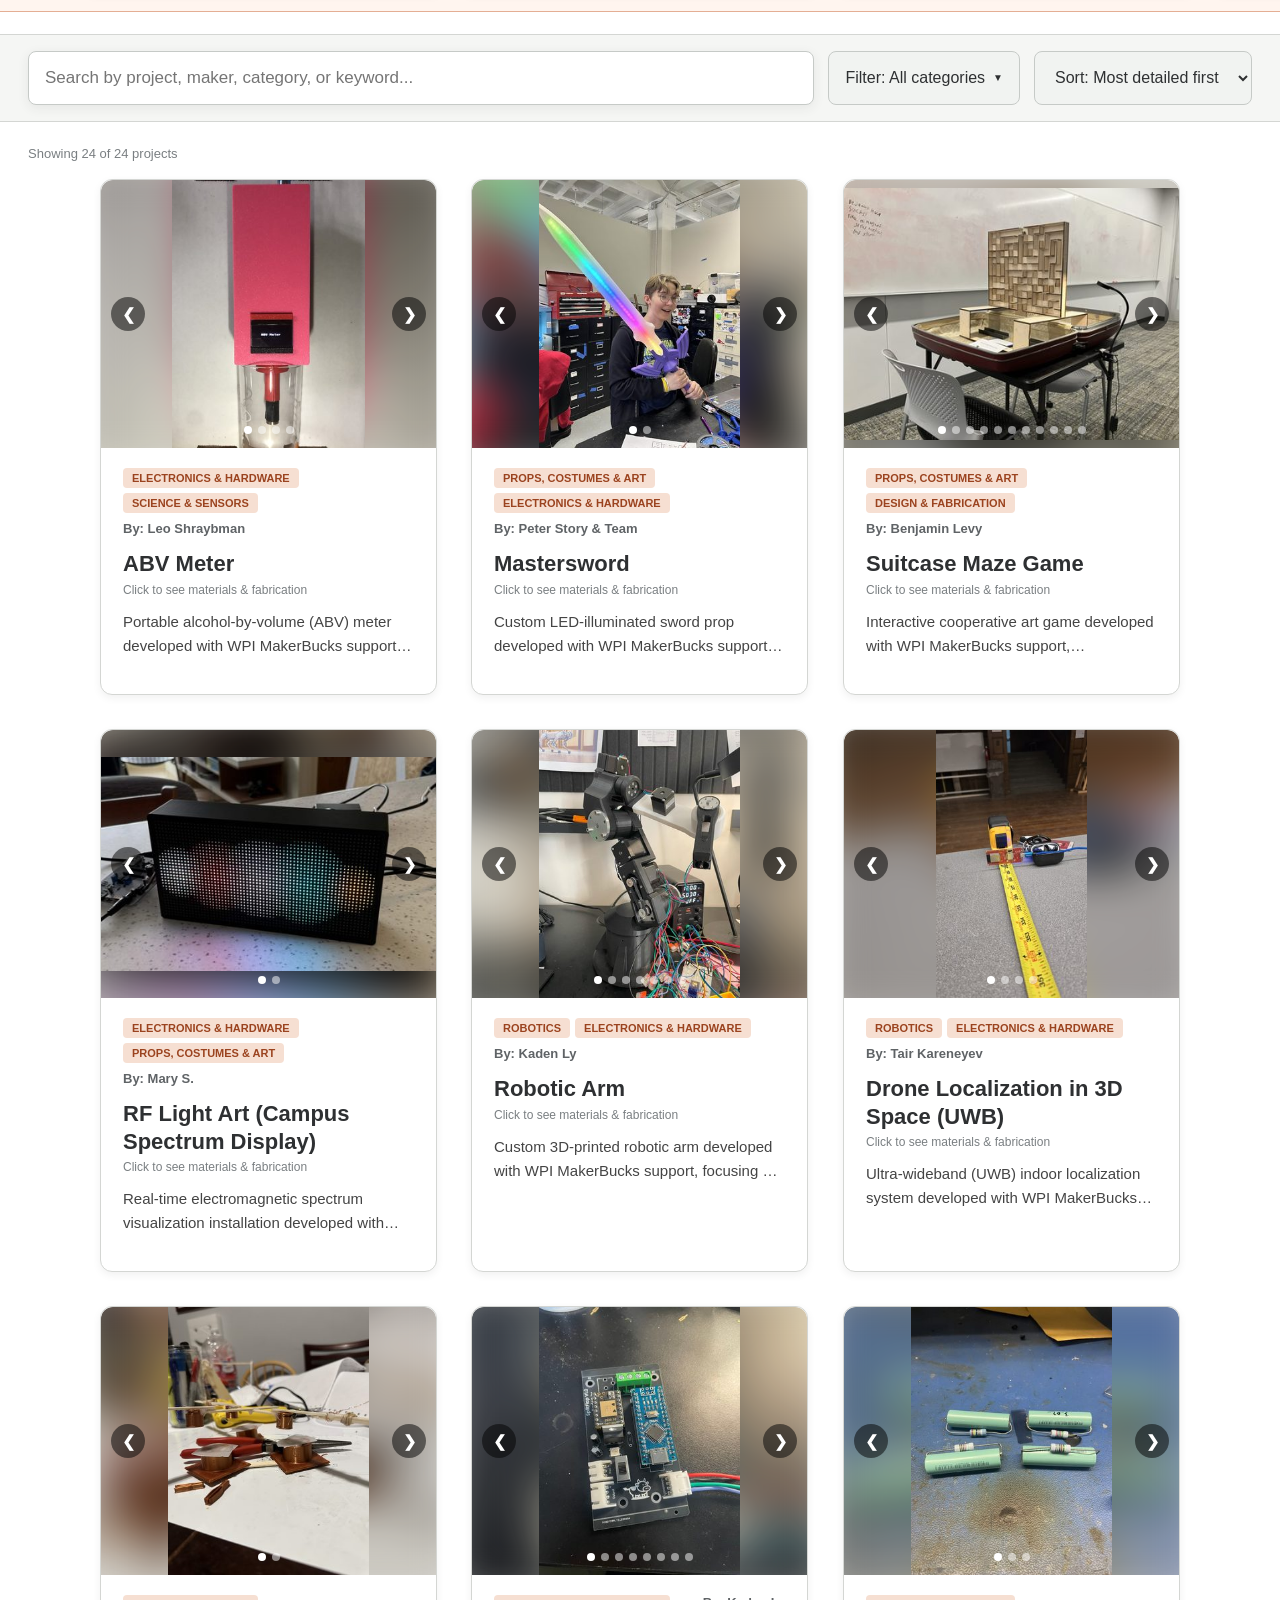
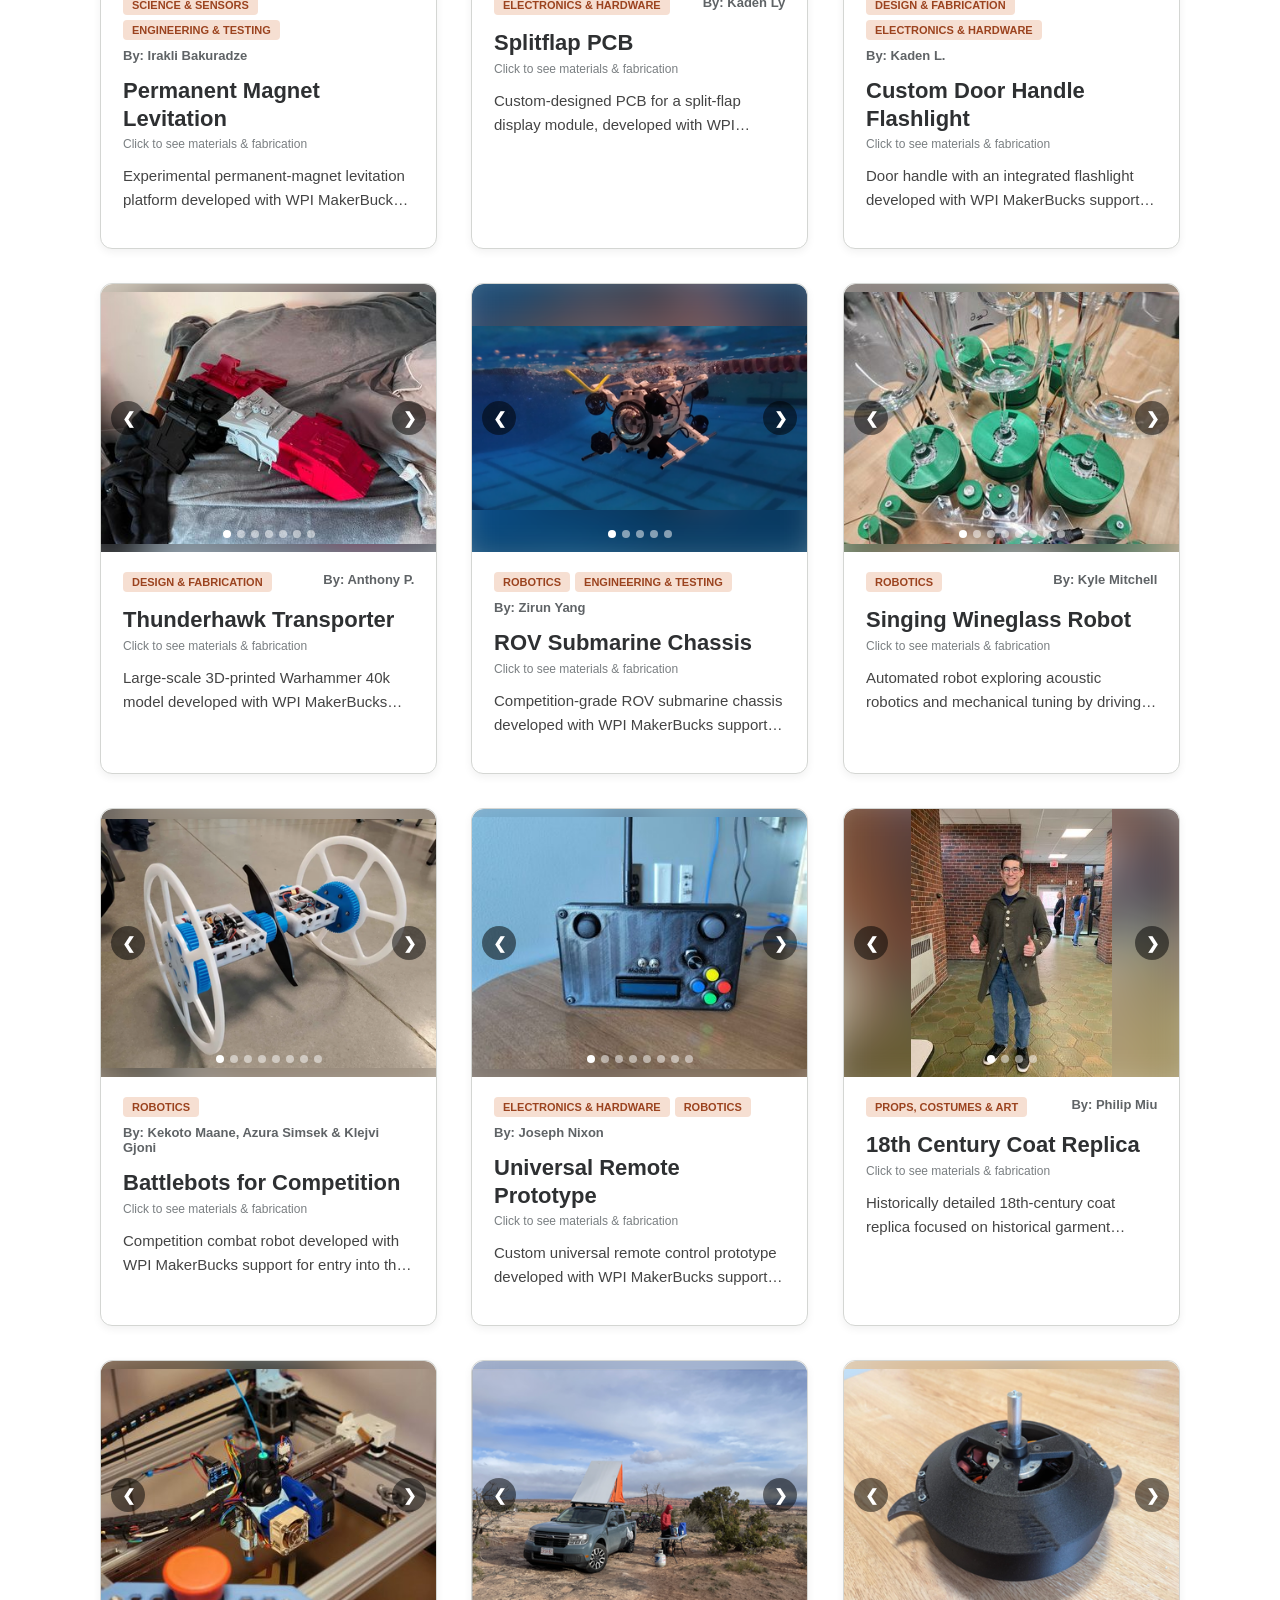
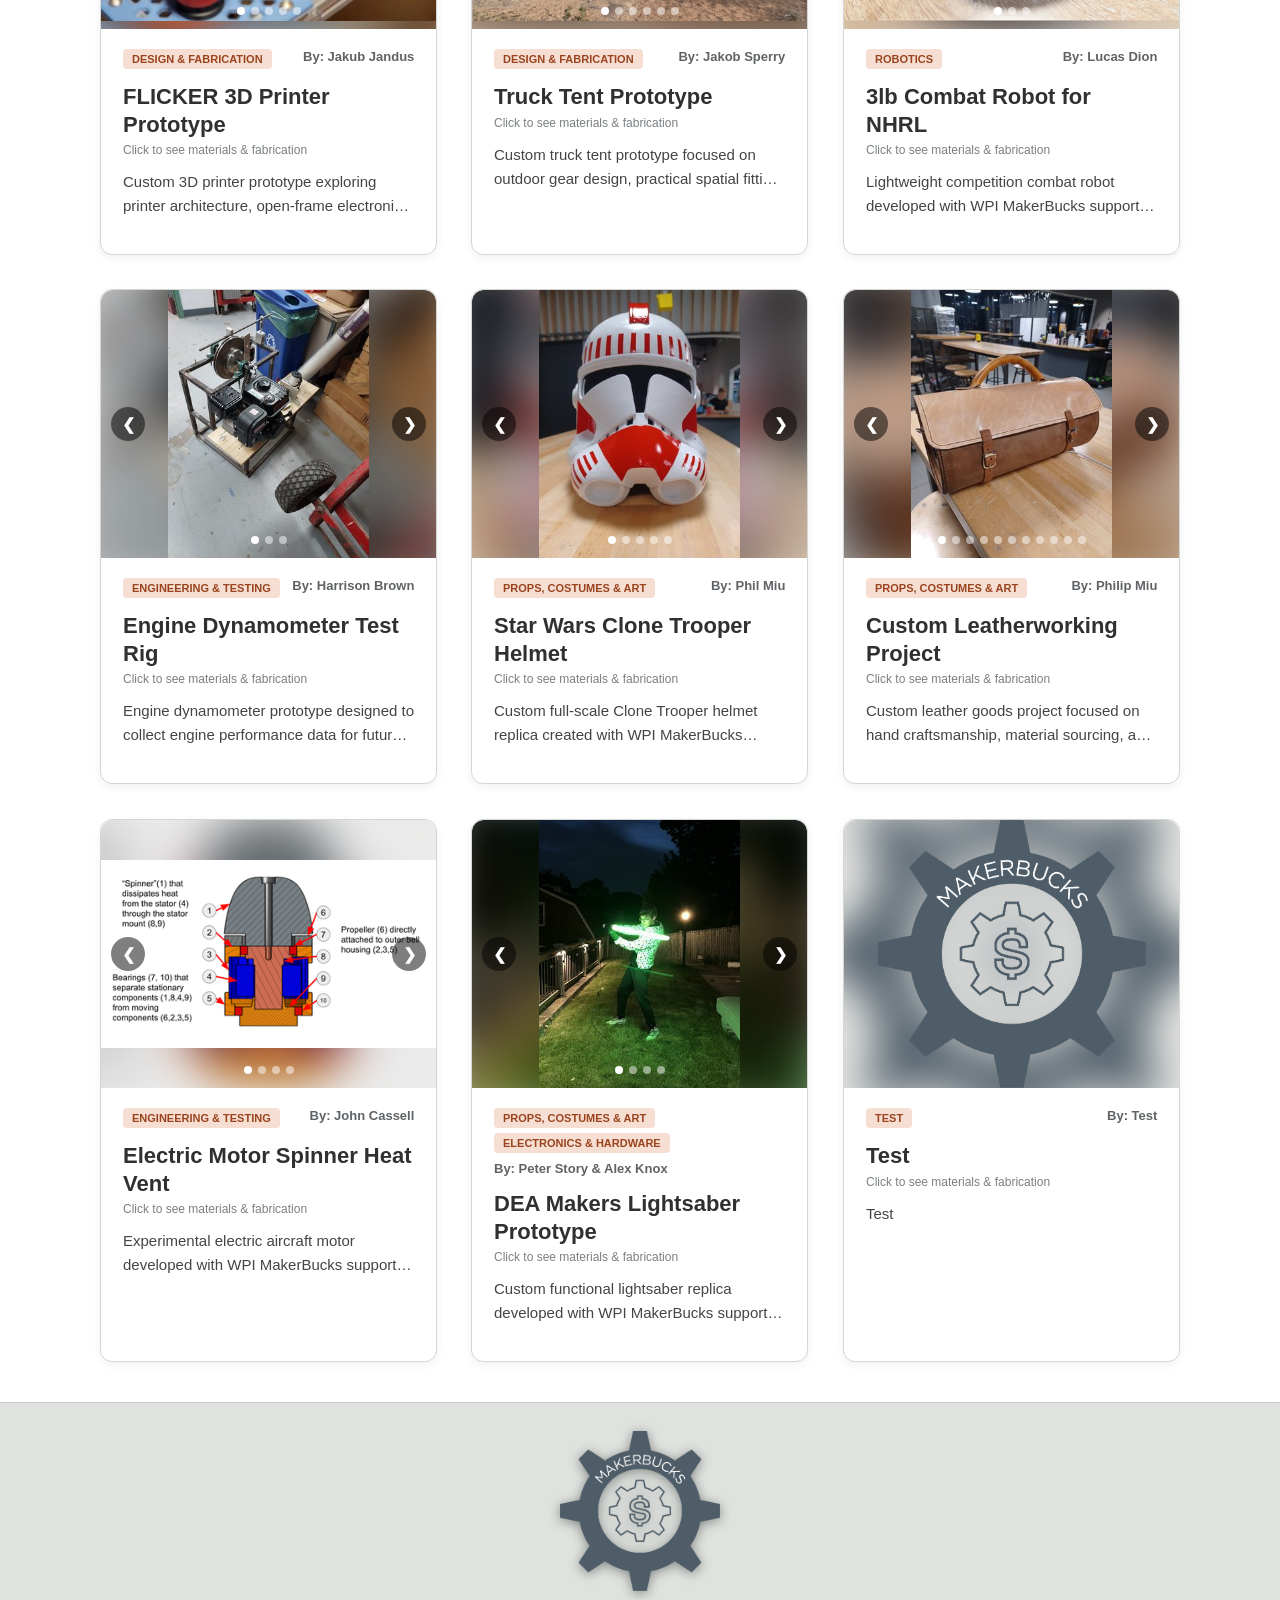
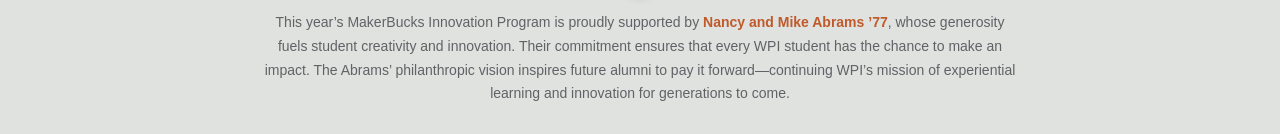
==== commit 27022bd8: "Reduce header size and fade banner slides Co-authored-by: Copilot <223556219+Copilot@users.noreply.g" ====
--- a/index.html
+++ b/index.html
@@ -75,7 +75,6 @@
       <a class="header-link" id="projectSubmissionLink" target="_blank"
         rel="noopener noreferrer" hidden>Submit a project</a>
     </nav>
-    <span class="site-title">Maker Space</span>
     <button class="theme-toggle" id="themeToggle" type="button" role="switch"
       aria-label="Dark theme" aria-checked="false" title="Switch to dark theme">
       <span class="theme-toggle-icon" aria-hidden="true">&#9728;</span>
--- a/css/showcase.css
+++ b/css/showcase.css
@@ -340,12 +340,12 @@
 
 .site-header {
   display: grid;
-  grid-template-columns: minmax(0, 1fr) auto minmax(0, 1fr);
-  align-items: center;
-  min-height: 60px;
+  grid-template-columns: minmax(0, 1fr) auto;
+  align-items: center;
+  min-height: 44px;
   width: 100vw;
   margin: 0 0 0 calc(50% - 50vw);
-  padding: 4px 84px;
+  padding: 2px 84px;
   background: var(--header-bg);
   border-bottom: 1px solid var(--header-border);
 }
@@ -361,12 +361,12 @@
 
 .header-link {
   display: inline-block;
-  padding: 7px 12px;
+  padding: 3px 8px;
   border: 1px solid transparent;
   border-radius: 6px;
   background: transparent;
   color: var(--ink);
-  font-size: 24px;
+  font-size: 14px;
   font-weight: 600;
   text-decoration: none;
   white-space: nowrap;
@@ -384,7 +384,7 @@
   display: flex;
   align-items: center;
   justify-content: space-between;
-  grid-column: 3;
+  grid-column: 2;
   grid-row: 1;
   justify-self: end;
   width: 60px;
@@ -533,10 +533,10 @@
   body { padding: 0; }
 
   .site-header {
-    min-height: 52px;
+    min-height: 44px;
     width: 100%;
     margin-left: 0;
-    padding: 4px 10px;
+    padding: 2px 10px;
   }
 
   .site-logo {
@@ -549,7 +549,7 @@
   .theme-toggle { transform: none; }
 
   .header-links { gap: 0; }
-  .header-link { padding: 6px 3px; font-size: 12px; }
+  .header-link { padding: 4px 3px; font-size: 12px; }
 
   .footer-sponsor { font-size: 13px; }
 
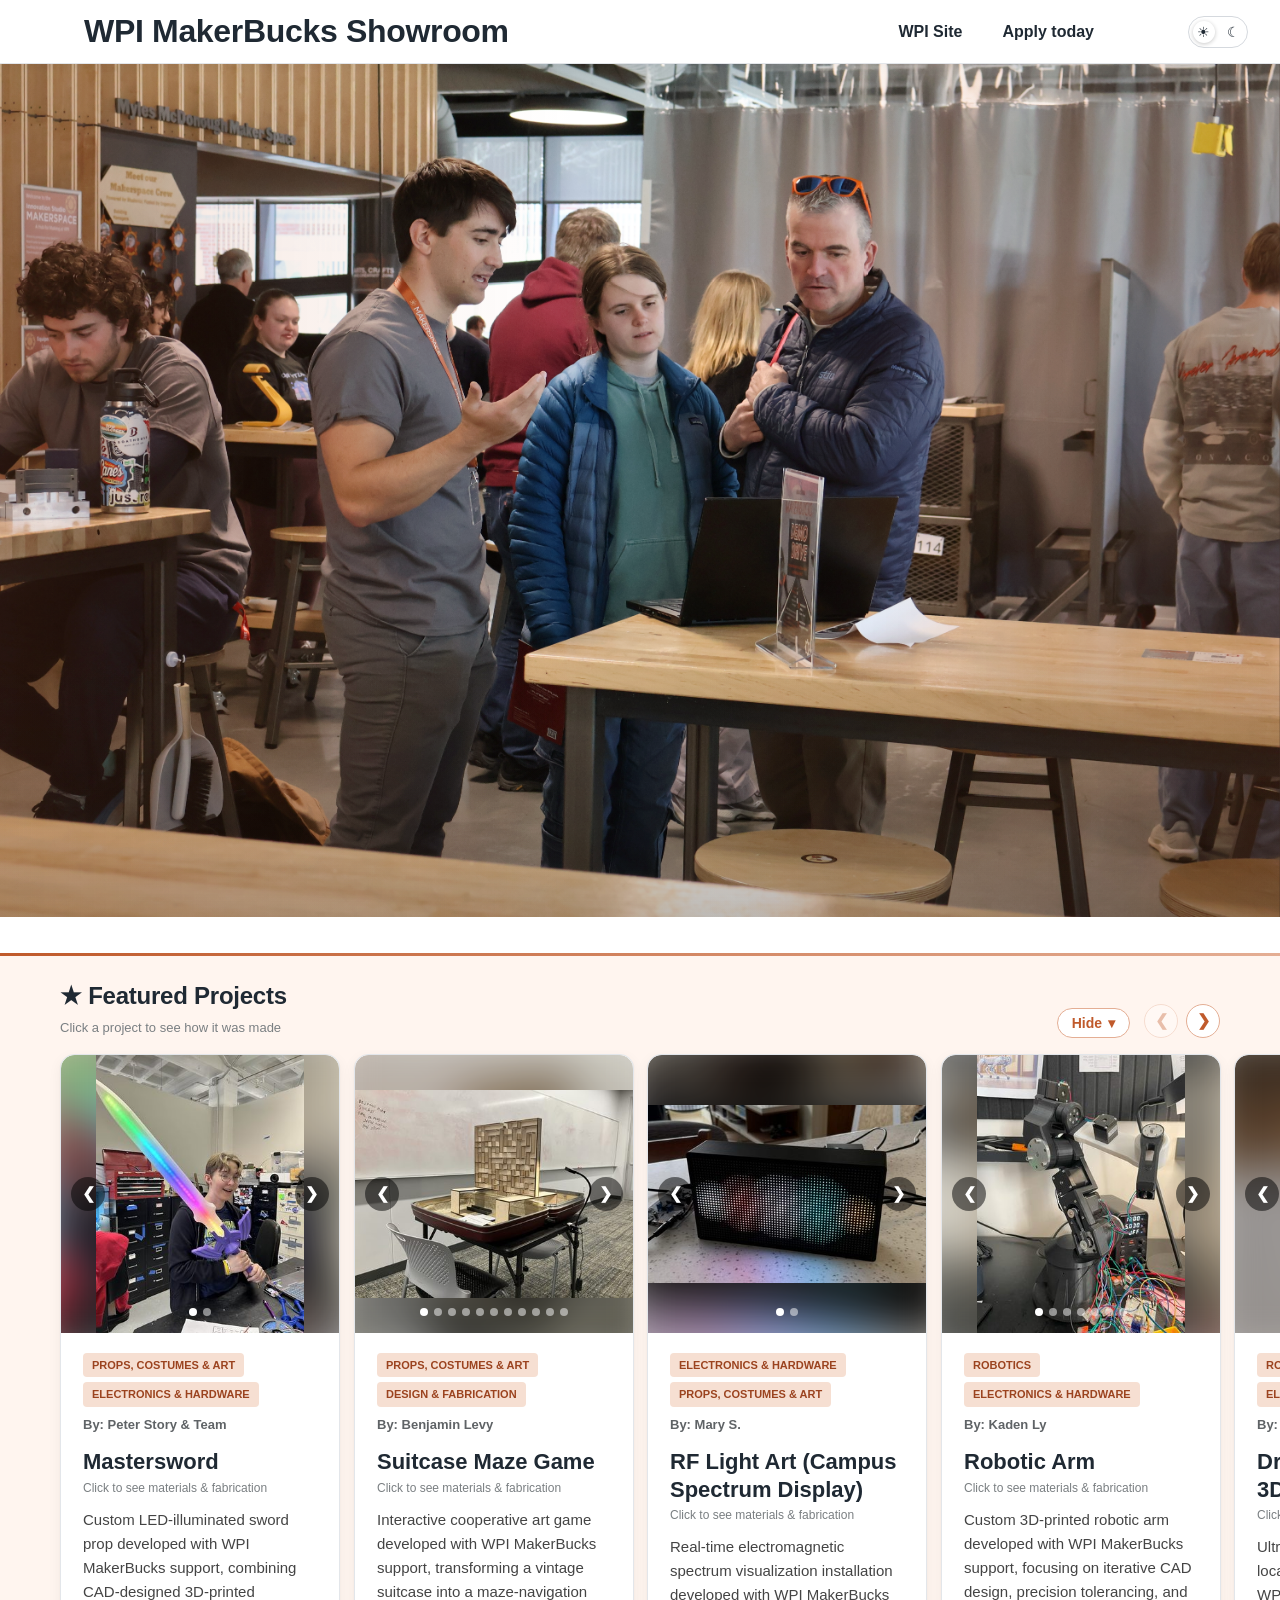
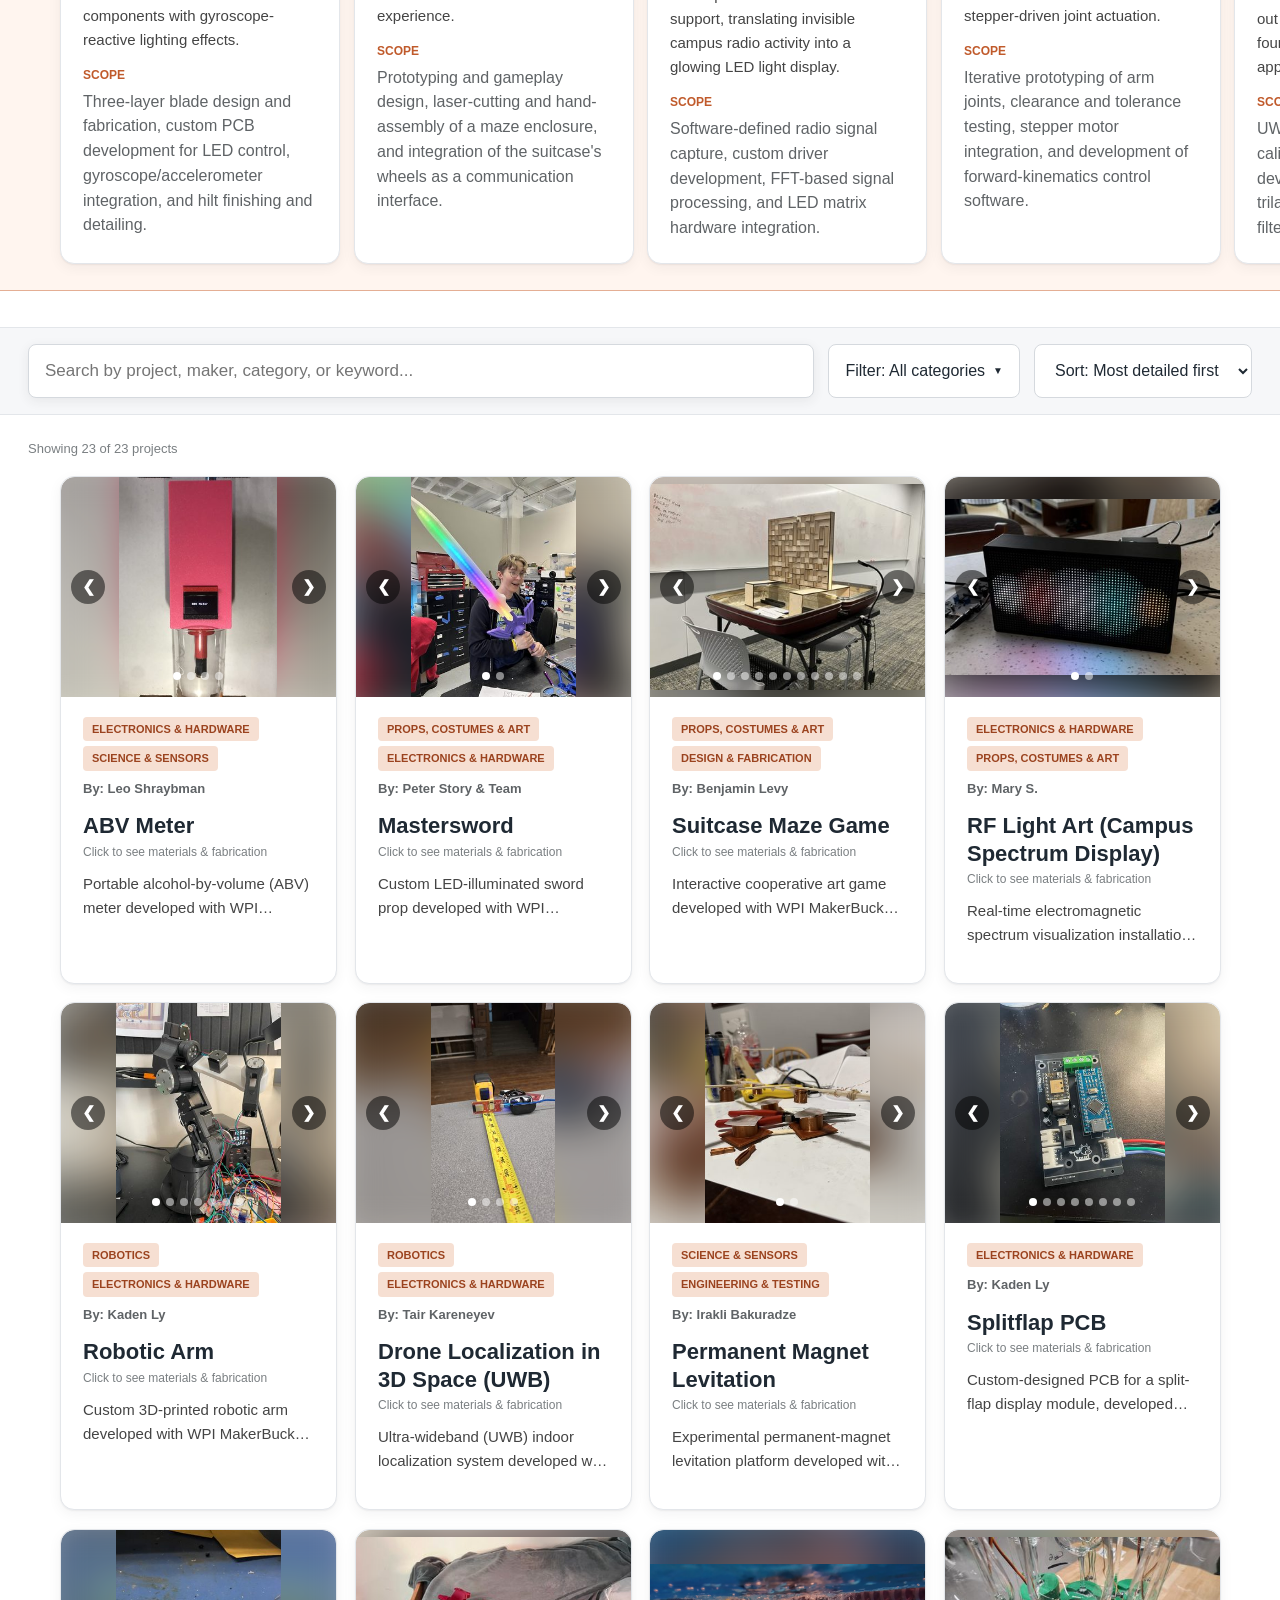
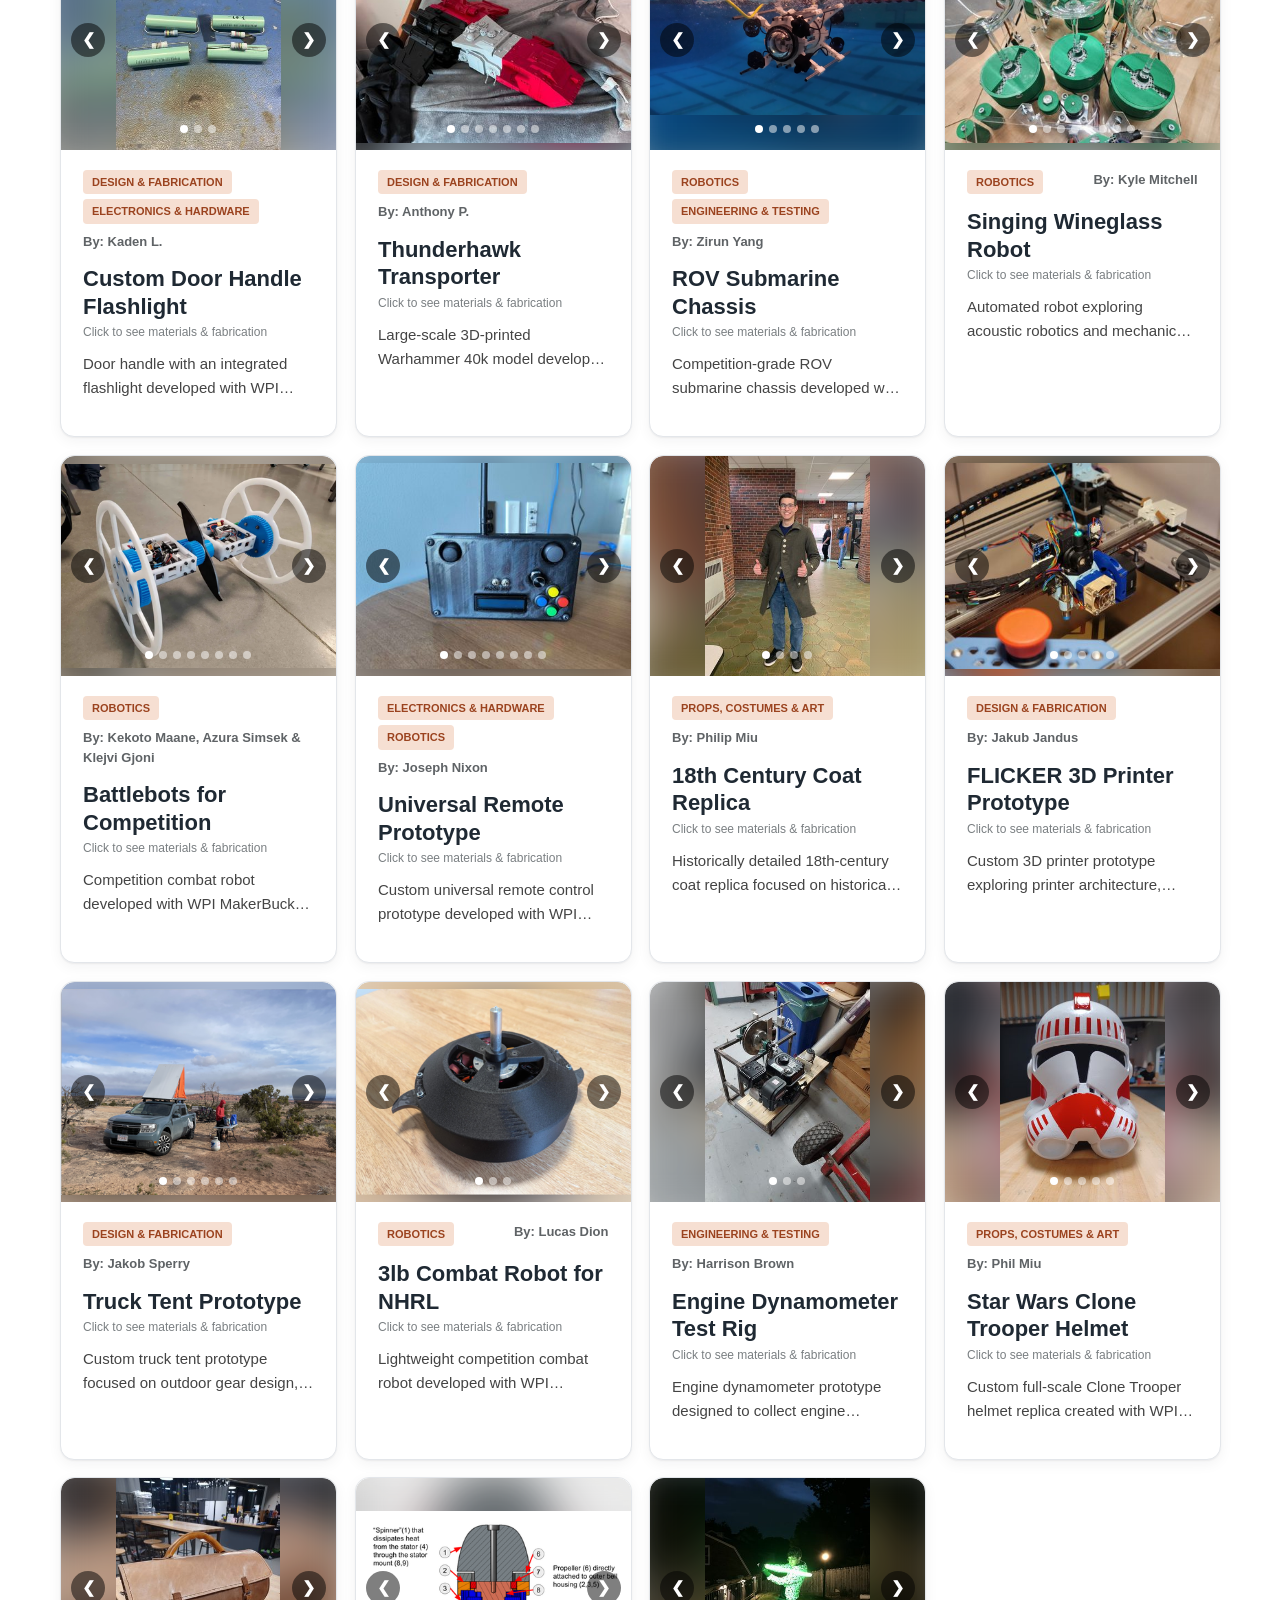
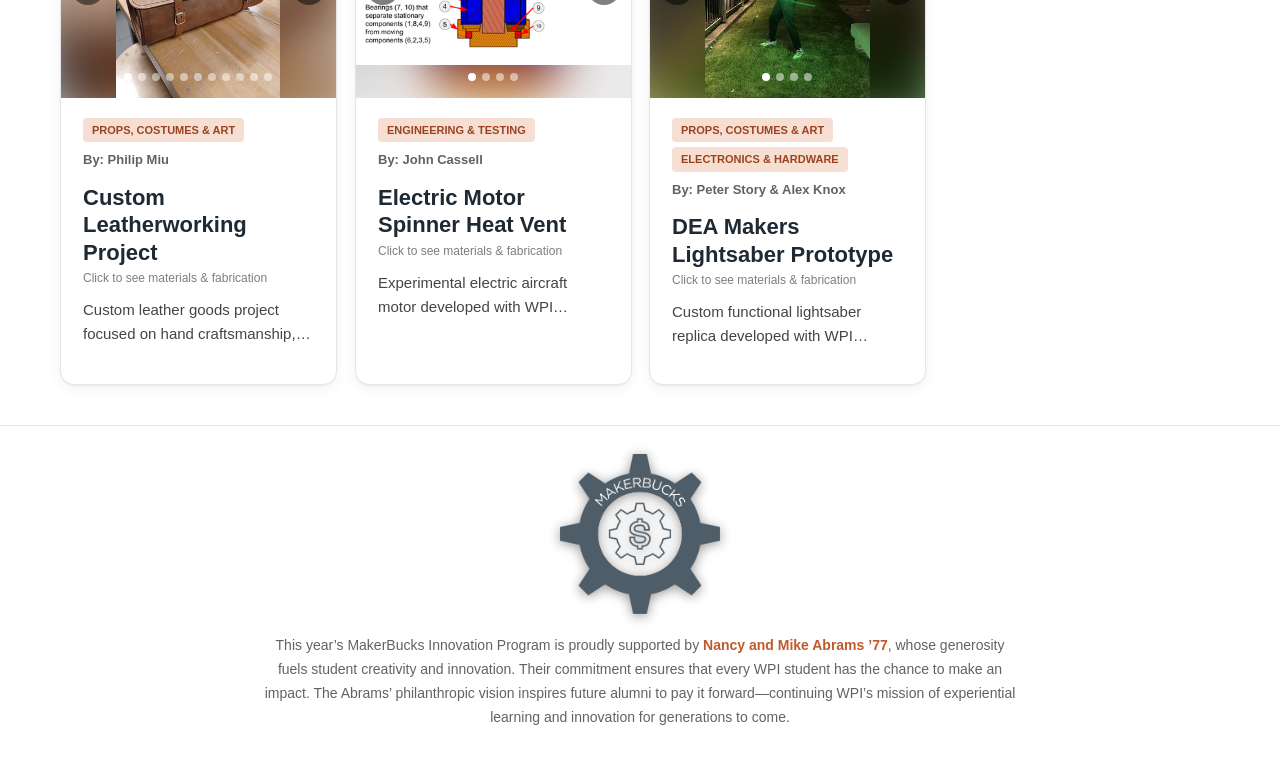
==== commit d5ceacba: "Redesign layout: 4-per-row grid, top bar header, full-width banner, collapsable featured section Co-" ====
--- a/index.html
+++ b/index.html
@@ -67,6 +67,7 @@
      ========================================================= -->
 
   <div class="site-header">
+    <h1 class="site-title" id="bannerTitle">WPI MakerBucks Showroom</h1>
     <nav class="header-links" aria-label="MakerBucks links">
       <a class="header-link" href="https://www.wpi.edu/about/ie/%20innovation-studio/makerspace/makerbucks"
         target="_blank" rel="noopener noreferrer">WPI Site</a>
@@ -86,8 +87,8 @@
   <header class="banner">
     <img class="banner-img" id="bannerImg" alt="">
     <img class="banner-img banner-img--next" id="bannerImgNext" alt="" hidden>
-    <h1 class="banner-title" id="bannerTitle">WPI MakerBucks Showroom</h1>
   </header>
+
 
 
   <!-- =========================================================
@@ -102,6 +103,11 @@
         <h2 class="featured-title" id="featuredTitle">★ Featured Projects</h2>
         <p class="featured-sub">Click a project to see how it was made</p>
       </div>
+
+      <button class="featured-toggle" id="featuredToggle" type="button" aria-expanded="true" aria-controls="featuredTrack">
+        <span class="featured-toggle-label">Hide</span>
+        <span class="featured-toggle-caret" aria-hidden="true">&#9662;</span>
+      </button>
 
       <div class="scroll-btns" id="scrollBtns" hidden>
         <button class="scroll-btn" id="scrollPrev" type="button" aria-label="Scroll to previous projects">&#10094;</button>
--- a/css/cards.css
+++ b/css/cards.css
@@ -19,18 +19,18 @@
   --accent-light: #e4ae94;
   --accent-bg: #fff5ef;
   --accent-contrast: #ffffff;
-  --ink: #2e3032;
+  --ink: #1f2933;
   --ink-soft: #5f6366;
   --ink-faint: #7a7f82;
-  --line: #d4d6d3;
+  --line: #e3e6ea;
   --panel: #ffffff;
-  --page-bg: #e7eae8;
-  --surface-muted: #f5f6f4;
-  --control-bg: #f1f3f1;
-  --control-border: #c6cac7;
-  --surface-hover: #cfd3d0;
-  --header-bg: #dfe2df;
-  --header-border: #c5c9c6;
+  --page-bg: #f4f5f7;
+  --surface-muted: #f6f7f9;
+  --control-bg: #ffffff;
+  --control-border: #d5d9de;
+  --surface-hover: #f3e9e3;
+  --header-bg: rgba(255, 255, 255, 0.92);
+  --header-border: #e3e6ea;
   --tag-bg: #f6dfd2;
   --tag-ink: #9b431f;
   --body-copy: #444444;
@@ -43,8 +43,8 @@
   --error-ink: #843b20;
   --page-background:
     radial-gradient(ellipse at 50% -12%, rgba(255, 255, 255, 0.95) 0%, rgba(255, 255, 255, 0.5) 28%, rgba(255, 255, 255, 0) 58%),
-    linear-gradient(180deg, #f1f3f2 0%, var(--page-bg) 48%, #dde1df 100%);
-  --radius: 12px;
+    linear-gradient(180deg, #fafbfc 0%, var(--page-bg) 60%, #eef0f3 100%);
+  --radius: 14px;
   --card-pad: 22px; /* inner spacing of each card face */
 }
 
@@ -64,7 +64,7 @@
   --control-bg: #29322d;
   --control-border: #566259;
   --surface-hover: #39443d;
-  --header-bg: #202824;
+  --header-bg: rgba(32, 40, 36, 0.92);
   --header-border: #46514a;
   --tag-bg: #49352b;
   --tag-ink: #f2b28b;
@@ -90,11 +90,14 @@
   background: var(--page-background);
   background-attachment: fixed;
   color: var(--ink);
-  font-family: -apple-system, BlinkMacSystemFont, "Segoe UI", Roboto, sans-serif;
+  font-family: Inter, -apple-system, BlinkMacSystemFont, "Segoe UI", Roboto, sans-serif;
+  -webkit-font-smoothing: antialiased;
+  line-height: 1.5;
 }
 
 body {
   padding: 0;
+  overflow-x: clip; /* full-bleed sections use 100vw, which includes the scrollbar */
 }
 
 a:focus-visible,
@@ -152,7 +155,7 @@
   background: var(--panel);
   border: 1px solid var(--line);
   border-radius: var(--radius);
-  box-shadow: 0 3px 8px rgba(0, 0, 0, 0.06);
+  box-shadow: 0 1px 2px rgba(16, 24, 40, 0.06), 0 4px 14px rgba(16, 24, 40, 0.05);
   padding: var(--card-pad);
   overflow: hidden; /* clips the photo to the card's rounded corners */
   backface-visibility: hidden;
@@ -174,8 +177,8 @@
 }
 
 .card:hover .card-face {
-  box-shadow: 0 14px 30px rgba(0, 0, 0, 0.16);
-  transform: translateY(-4px);
+  box-shadow: 0 16px 36px rgba(16, 24, 40, 0.14);
+  transform: translateY(-3px);
   border-color: var(--accent-light);
 }
 
--- a/css/showcase.css
+++ b/css/showcase.css
@@ -270,10 +270,10 @@
 
 .project-grid {
   display: grid;
-  grid-template-columns: repeat(3, minmax(0, 1fr));
-  gap: 34px;
-  margin-left: 100px;
-  margin-right: 100px;
+  grid-template-columns: repeat(4, minmax(0, 1fr));
+  gap: 18px;
+  margin-left: 60px;
+  margin-right: 60px;
 }
 
 /* =========================================================
@@ -283,9 +283,9 @@
 @media (max-width: 1000px) {
   .project-grid {
     grid-template-columns: repeat(2, minmax(0, 1fr));
-    gap: 30px;
-    margin-left: 52px;
-    margin-right: 52px;
+    gap: 18px;
+    margin-left: 30px;
+    margin-right: 30px;
   }
 }
 
@@ -339,35 +339,40 @@
  ========================================================= */
 
 .site-header {
-  display: grid;
-  grid-template-columns: minmax(0, 1fr) auto;
-  align-items: center;
-  min-height: 44px;
+  display: flex;
+  align-items: center;
+  gap: 24px;
+  min-height: 64px;
   width: 100vw;
   margin: 0 0 0 calc(50% - 50vw);
   padding: 2px 84px;
   background: var(--header-bg);
   border-bottom: 1px solid var(--header-border);
+  box-shadow: 0 1px 12px rgba(16, 24, 40, 0.06);
+  backdrop-filter: blur(12px);
+  -webkit-backdrop-filter: blur(12px);
+  position: sticky;
+  top: 0;
+  z-index: 40;
 }
 
 .header-links {
   display: flex;
   align-items: center;
   gap: 4px;
-  grid-column: 1;
-  grid-row: 1;
-  justify-self: start;
+  margin-left: auto;
 }
 
 .header-link {
   display: inline-block;
-  padding: 3px 8px;
-  border: 1px solid transparent;
-  border-radius: 6px;
+  padding: 8px 18px;
+  border: none;
+  border-radius: 999px;
   background: transparent;
   color: var(--ink);
-  font-size: 14px;
+  font-size: 16px;
   font-weight: 600;
+  transition: background 0.2s ease, color 0.2s ease;
   text-decoration: none;
   white-space: nowrap;
 }
@@ -375,8 +380,8 @@
 .header-link[hidden] { display: none; }
 
 .header-link:hover {
+  color: var(--accent);
   background: var(--surface-hover);
-  border-color: var(--control-border);
 }
 
 .theme-toggle {
@@ -384,9 +389,7 @@
   display: flex;
   align-items: center;
   justify-content: space-between;
-  grid-column: 2;
-  grid-row: 1;
-  justify-self: end;
+  margin-left: 0;
   width: 60px;
   height: 32px;
   padding: 3px;
@@ -427,14 +430,12 @@
 }
 
 .site-title {
-  grid-column: 2;
-  grid-row: 1;
-  justify-self: center;
-  color: var(--ink);
-  font-size: clamp(30px, 4.5vw, 52px);
+  margin: 0;
+  color: var(--ink);
+  font-size: clamp(22px, 2.6vw, 32px);
   font-weight: 800;
   line-height: 1.1;
-  letter-spacing: 0.01em;
+  letter-spacing: -0.01em;
   white-space: nowrap;
 }
 
@@ -458,9 +459,10 @@
   display: flex;
   align-items: center;
   justify-content: center;
-  min-height: clamp(340px, 52vw, 620px);
+  aspect-ratio: 3 / 2; /* photos are 3:2, so the full photo spans edge to edge */
+  height: auto;
   width: 100vw;
-  margin: 0 0 28px calc(50% - 50vw);
+  margin: 0 0 36px calc(50% - 50vw);
   padding: 40px 24px;
   overflow: hidden;
   background: #2a2a2a; /* shows while the photo loads, or if it's missing */
@@ -476,8 +478,7 @@
   opacity: 1;
   transition: opacity 3.5s ease-in-out;
   z-index: 0;
-  will-change: opacity, transform;
-  animation: bannerZoom 22s ease-in-out infinite alternate;
+  will-change: opacity;
 }
 
 .banner-img--next {
@@ -495,7 +496,7 @@
   position: absolute;
   inset: 0;
   background:
-    linear-gradient(180deg, rgba(20, 12, 8, 0.35) 0%, rgba(20, 12, 8, 0.5) 55%, rgba(20, 12, 8, 0.65) 100%),
+    linear-gradient(180deg, rgba(20, 12, 8, 0) 0%, rgba(20, 12, 8, 0) 70%, rgba(20, 12, 8, 0.28) 100%),
     linear-gradient(90deg, rgba(192, 90, 43, 0.18), rgba(20, 12, 8, 0) 45%, rgba(20, 12, 8, 0) 55%, rgba(192, 90, 43, 0.18));
   z-index: 1;
   pointer-events: none;
@@ -544,17 +545,19 @@
     max-width: 80%;
   }
 
-  .site-title { font-size: 22px; }
+  .site-title { font-size: 16px; white-space: normal; }
+  .site-header { gap: 8px; }
 
   .theme-toggle { transform: none; }
 
   .header-links { gap: 0; }
-  .header-link { padding: 4px 3px; font-size: 12px; }
+  .header-link { padding: 4px 4px; font-size: 12px; }
 
   .footer-sponsor { font-size: 13px; }
 
   .banner {
-    min-height: 300px;
+    height: auto;
+    min-height: 0;
     width: 100%;
     margin-left: 0;
     padding: 28px 16px;
--- a/css/featured.css
+++ b/css/featured.css
@@ -26,11 +26,11 @@
 
 .featured-section {
   position: relative;
-  margin-bottom: 22px;
+  margin-bottom: 36px;
   background: var(--accent-bg);
   border-top: 1px solid var(--accent-light);
   border-bottom: 1px solid var(--accent-light);
-  padding: 16px 0 6px;
+  padding: 24px 0 14px;
 }
 
 .featured-section::before {
@@ -59,14 +59,15 @@
   align-items: flex-end;
   justify-content: space-between;
   gap: 14px;
-  padding: 0 84px;
+  padding: 0 60px;
   margin-bottom: 12px;
 }
 
 .featured-title {
-  font-size: 22px;
-  font-weight: 700;
-  color: var(--accent);
+  font-size: 24px;
+  font-weight: 800;
+  letter-spacing: -0.01em;
+  color: var(--ink);
   margin: 0;
 }
 
@@ -75,6 +76,32 @@
   color: var(--ink-faint);
   margin: 4px 0 0;
 }
+
+.featured-toggle {
+  display: inline-flex;
+  align-items: center;
+  gap: 6px;
+  margin-left: auto;
+  padding: 6px 14px;
+  border: 1px solid var(--accent-light);
+  border-radius: 999px;
+  background: var(--panel);
+  color: var(--accent);
+  font-size: 14px;
+  font-weight: 600;
+  cursor: pointer;
+}
+
+.featured-toggle:hover { background: var(--accent); color: var(--accent-contrast); }
+
+.featured-toggle-caret { transition: transform 0.2s ease; }
+.is-collapsed .featured-toggle-caret { transform: rotate(180deg); }
+
+.is-collapsed .featured-track,
+.is-collapsed .scroll-btns { display: none; }
+
+.is-collapsed .featured-head { margin-bottom: 4px; }
+.is-collapsed .featured-sub { display: none; }
 
 .scroll-btns {
   display: flex;
@@ -113,21 +140,21 @@
 
 .featured-track {
   display: flex;
-  gap: 18px;
+  gap: 14px;
   overflow-x: auto;
   scroll-snap-type: x mandatory;
   overscroll-behavior-x: contain;
-  scroll-padding-left: 84px;
+  scroll-padding-left: 60px;
   scroll-behavior: smooth;
   -webkit-overflow-scrolling: touch;
-  padding: 4px 84px 12px;
+  padding: 4px 60px 12px;
   scrollbar-width: none;
 }
 
 .featured-track::-webkit-scrollbar { display: none; }
 
 .featured-track .card {
-  flex: 0 0 calc((100% - 36px) / 3); /* show three complete cards */
+  flex: 0 0 calc((100% - 42px) / 4); /* show four complete cards */
   min-width: 0; /* stop long tags from stretching a card wider than its size */
   scroll-snap-align: start;
   scroll-snap-stop: always;
@@ -144,6 +171,7 @@
 .featured-track .error-state { flex: 1 0 100%; }
 
 @media (max-width: 1000px) and (min-width: 701px) {
+  .featured-track .card { flex-basis: calc((100% - 14px) / 2); }
   .featured-head { padding-left: 52px; padding-right: 52px; }
   .featured-track {
     padding-left: 52px;
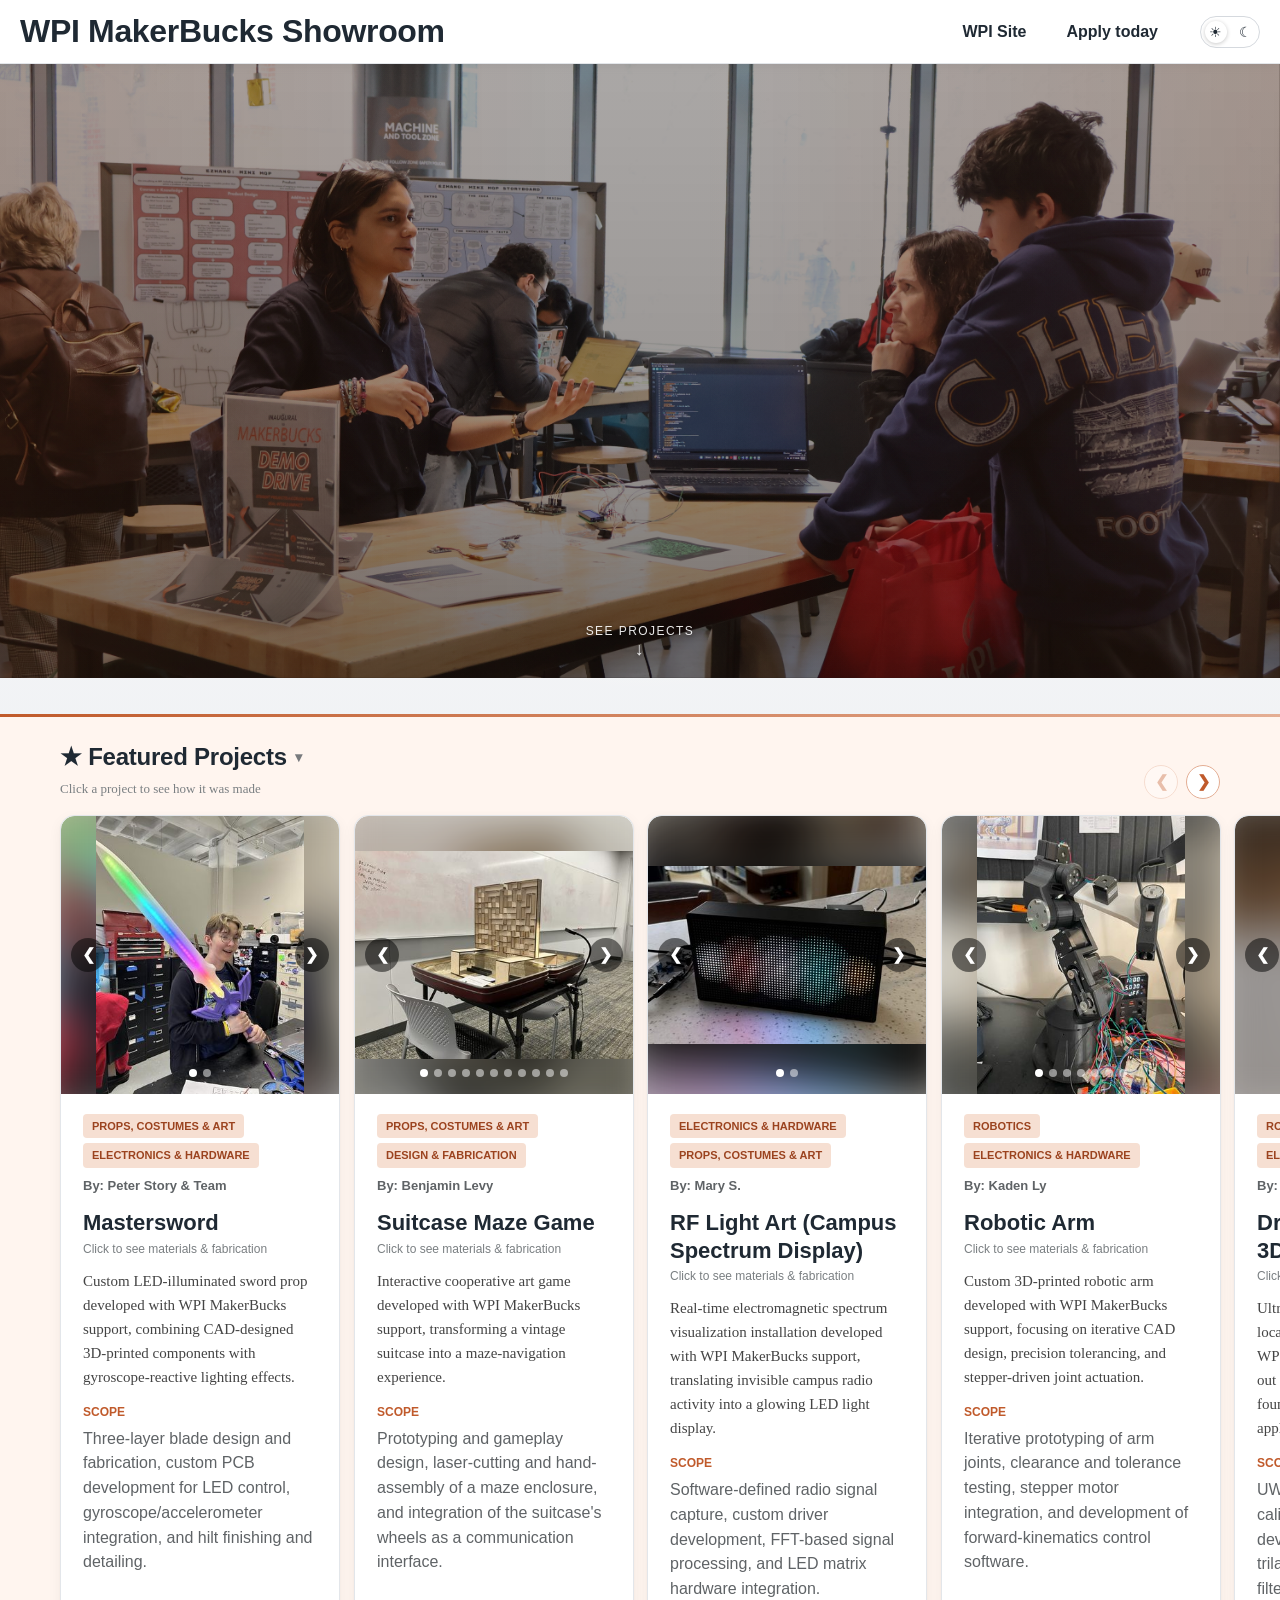
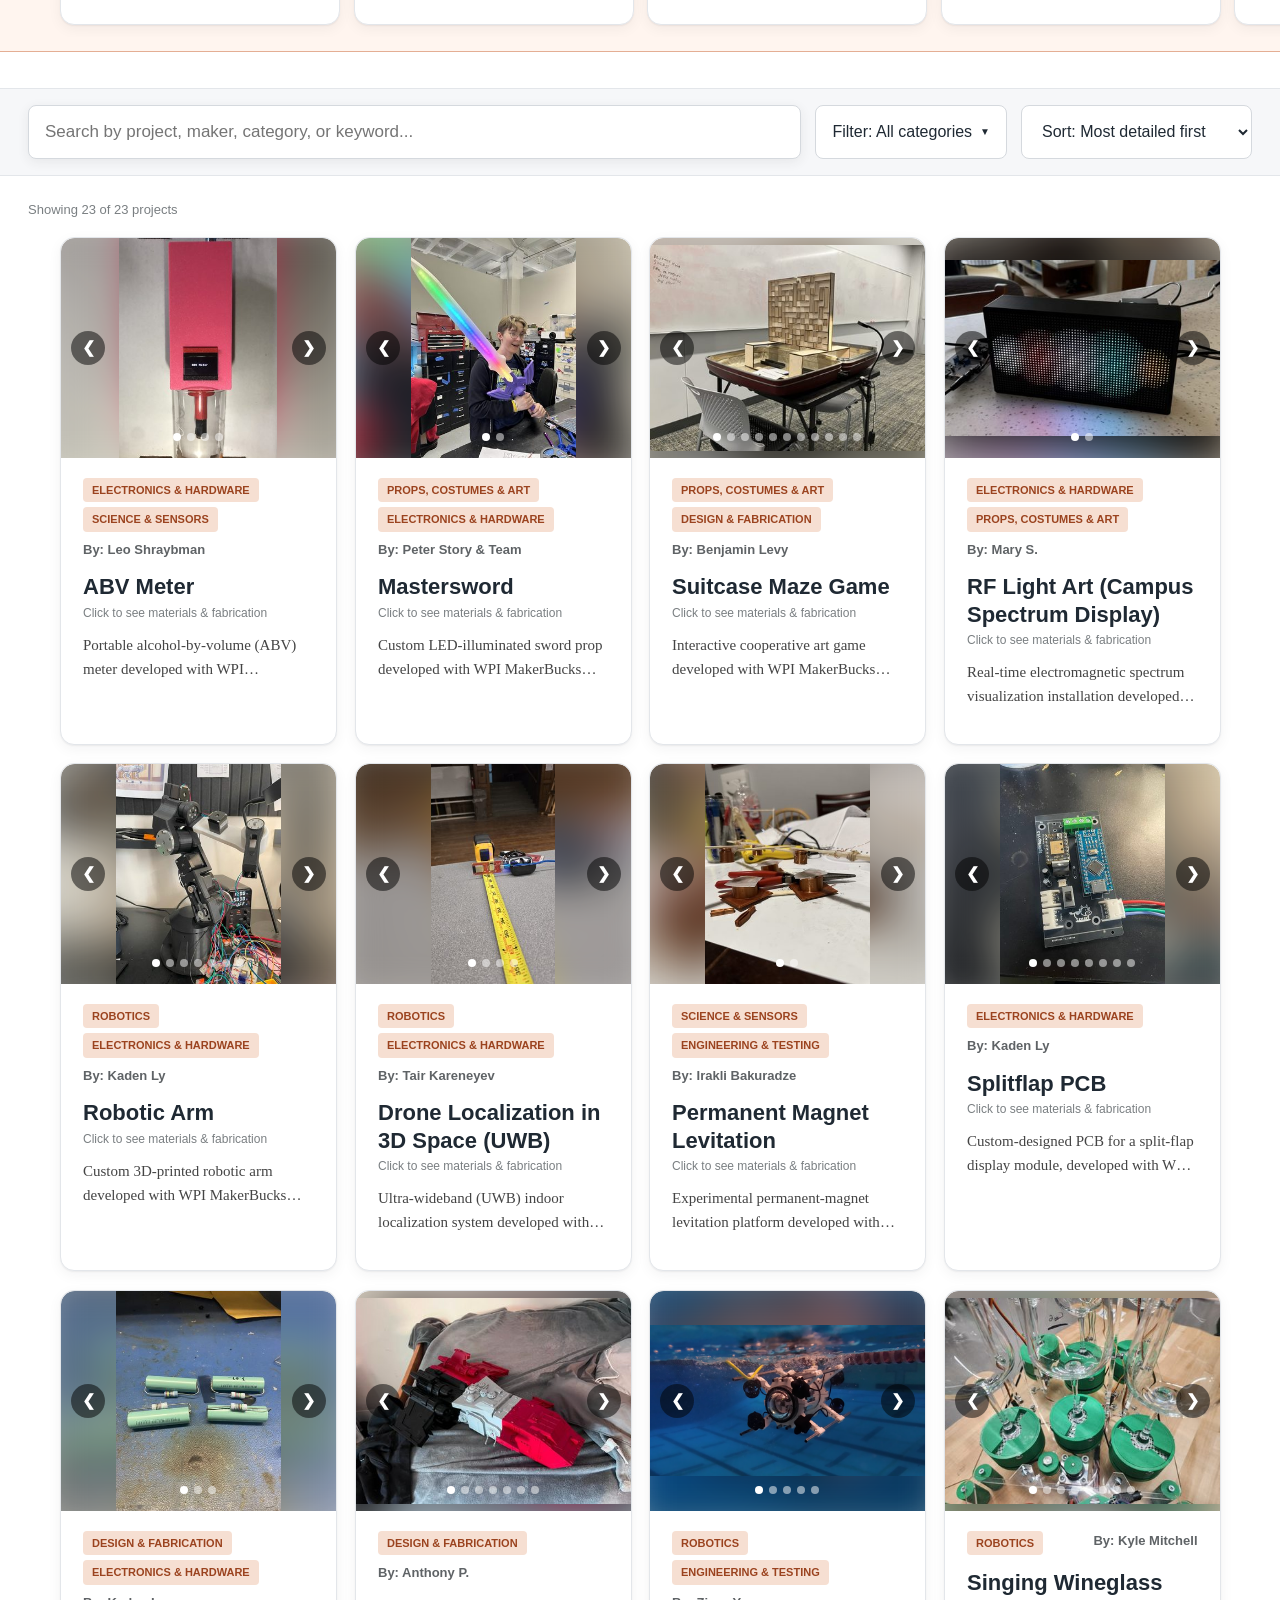
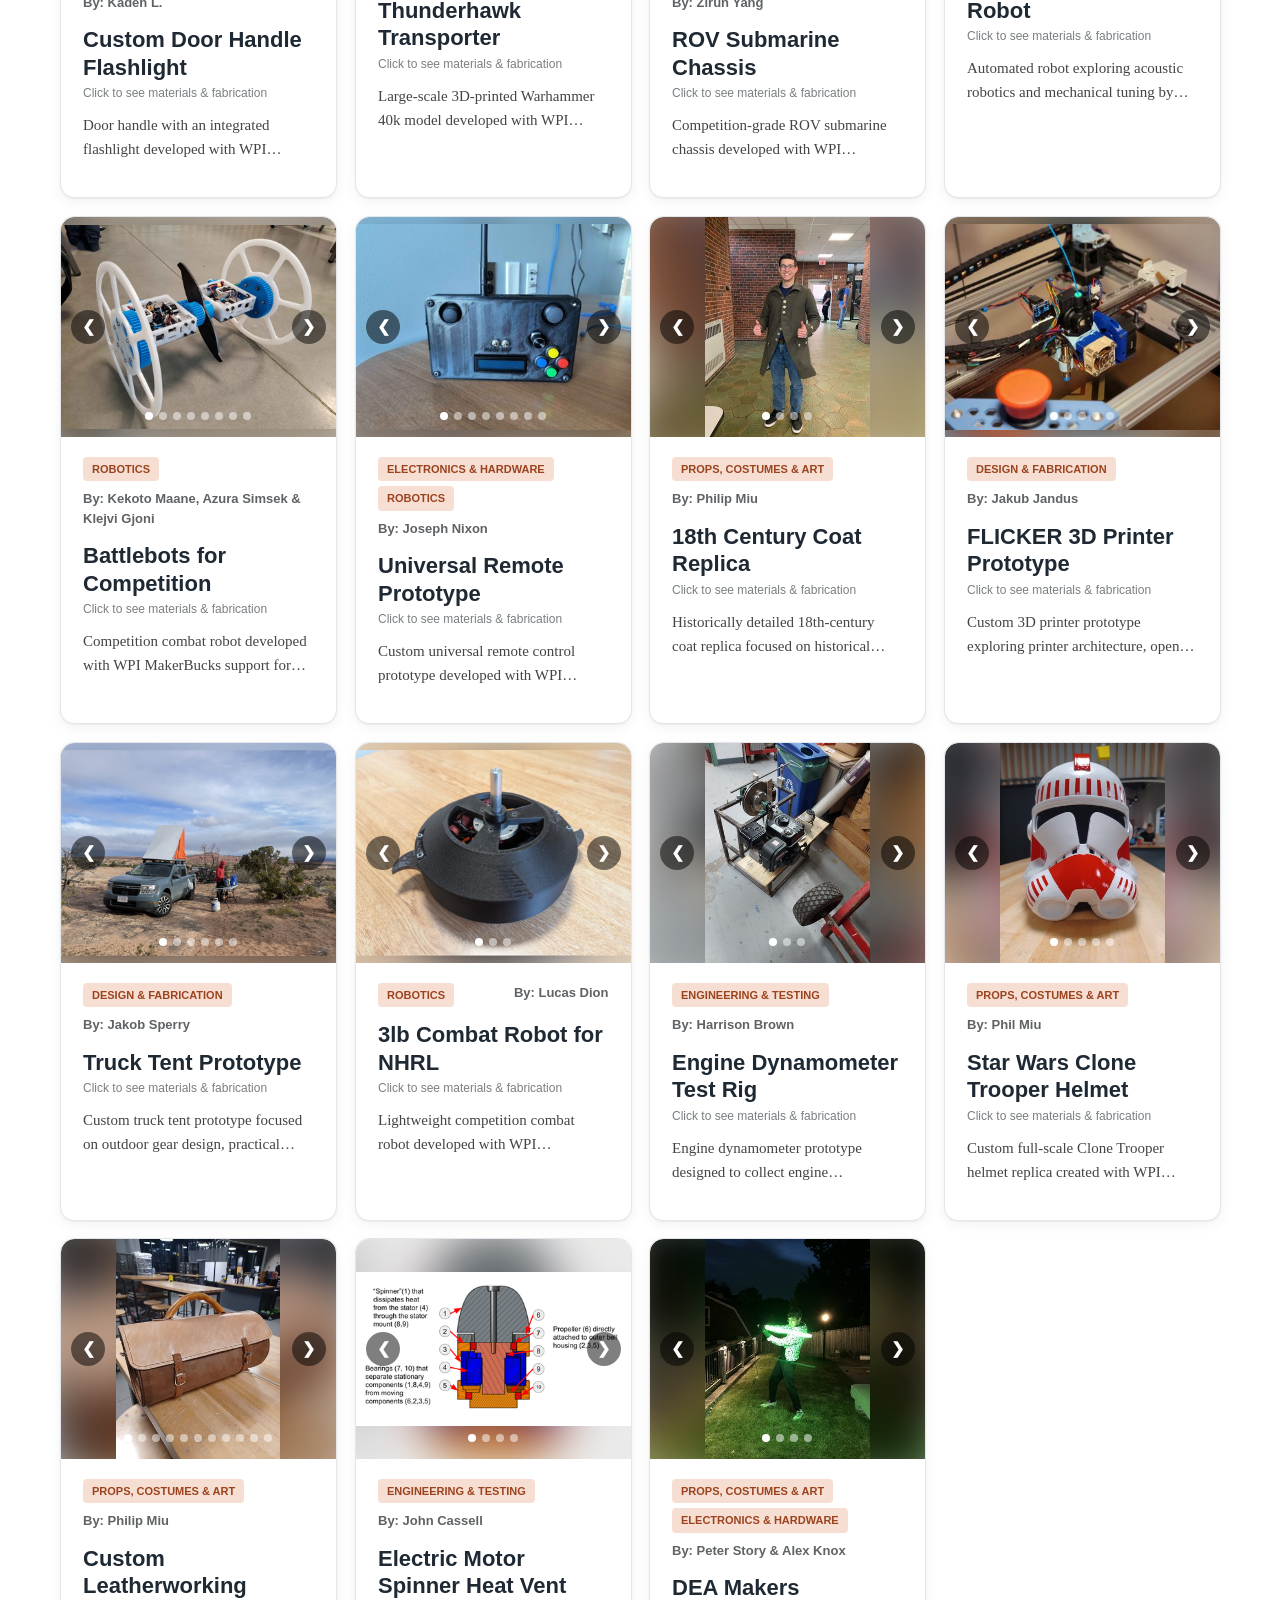
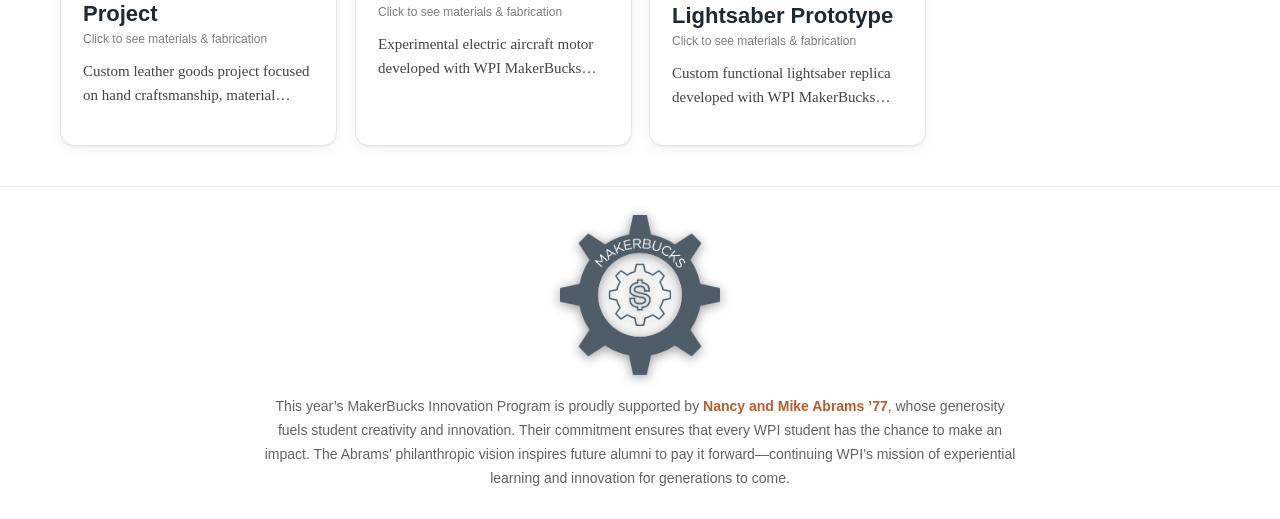
==== commit 1b77ed3c: "Smaller banner with scroll cue, minimal header, collapsible featured title, new sorts, brand fonts, " ====
--- a/index.html
+++ b/index.html
@@ -51,6 +51,7 @@
   <meta charset="utf-8">
   <meta name="viewport" content="width=device-width, initial-scale=1">
   <title>WPI MakerBucks Showroom</title>
+  <link rel="icon" type="image/png" href="images/Website Assets/Gears-05.png">
 
   <script src="js/theme.js"></script>
   <link rel="stylesheet" href="css/cards.css">
@@ -87,6 +88,10 @@
   <header class="banner">
     <img class="banner-img" id="bannerImg" alt="">
     <img class="banner-img banner-img--next" id="bannerImgNext" alt="" hidden>
+    <a class="banner-cue" href="#featuredSection" aria-label="See the projects">
+      <span class="banner-cue-text">See projects</span>
+      <span class="banner-cue-arrow" aria-hidden="true">&#8595;</span>
+    </a>
   </header>
 
 
@@ -100,14 +105,13 @@
   <section class="featured-section" id="featuredSection" aria-labelledby="featuredTitle">
     <div class="featured-head">
       <div>
-        <h2 class="featured-title" id="featuredTitle">★ Featured Projects</h2>
+        <h2 class="featured-title" id="featuredTitle">
+          <button class="featured-toggle" id="featuredToggle" type="button" aria-expanded="true" aria-controls="featuredTrack" title="Click to hide or show">
+            <span>★ Featured Projects</span><span class="featured-toggle-caret" aria-hidden="true">&#9662;</span>
+          </button>
+        </h2>
         <p class="featured-sub">Click a project to see how it was made</p>
       </div>
-
-      <button class="featured-toggle" id="featuredToggle" type="button" aria-expanded="true" aria-controls="featuredTrack">
-        <span class="featured-toggle-label">Hide</span>
-        <span class="featured-toggle-caret" aria-hidden="true">&#9662;</span>
-      </button>
 
       <div class="scroll-btns" id="scrollBtns" hidden>
         <button class="scroll-btn" id="scrollPrev" type="button" aria-label="Scroll to previous projects">&#10094;</button>
@@ -158,6 +162,11 @@
         <option value="az">Sort: A → Z</option>
         <option value="za">Sort: Z → A</option>
         <option value="maker">Sort: Maker A → Z</option>
+        <option value="category">Sort: Category A → Z</option>
+        <option value="photos">Sort: Most photos</option>
+        <option value="steps">Sort: Most build steps</option>
+        <option value="materials">Sort: Most materials</option>
+        <option value="simple">Sort: Simplest builds first</option>
       </select>
 
       <button class="clear-filters-btn" id="clearFiltersBtn" type="button">Clear filters</button>
--- a/css/cards.css
+++ b/css/cards.css
@@ -44,6 +44,10 @@
   --page-background:
     radial-gradient(ellipse at 50% -12%, rgba(255, 255, 255, 0.95) 0%, rgba(255, 255, 255, 0.5) 28%, rgba(255, 255, 255, 0) 58%),
     linear-gradient(180deg, #fafbfc 0%, var(--page-bg) 60%, #eef0f3 100%);
+  /* Brand fonts: used if installed on the visitor's device, else the fallbacks */
+  --font-body: "Gotham Book", Gotham, Montserrat, "Segoe UI", -apple-system, BlinkMacSystemFont, Roboto, sans-serif;
+  --font-heading: "Myriad Pro", "Myriad Pro Regular", Myriad, "Segoe UI", -apple-system, BlinkMacSystemFont, Roboto, sans-serif;
+  --font-serif: "Minion Pro", "Minion Pro Regular", Minion, Georgia, "Times New Roman", serif;
   --radius: 14px;
   --card-pad: 22px; /* inner spacing of each card face */
 }
@@ -90,7 +94,7 @@
   background: var(--page-background);
   background-attachment: fixed;
   color: var(--ink);
-  font-family: Inter, -apple-system, BlinkMacSystemFont, "Segoe UI", Roboto, sans-serif;
+  font-family: var(--font-body);
   -webkit-font-smoothing: antialiased;
   line-height: 1.5;
 }
@@ -99,6 +103,12 @@
   padding: 0;
   overflow-x: clip; /* full-bleed sections use 100vw, which includes the scrollbar */
 }
+
+button, input, select, textarea { font-family: inherit; }
+
+h1, h2, h3, .card-title, .site-title, .featured-title { font-family: var(--font-heading); }
+
+.featured-sub, .card-desc { font-family: var(--font-serif); }
 
 a:focus-visible,
 button:focus-visible,
@@ -288,7 +298,7 @@
   transform: rotateY(180deg);
   background: var(--panel);
   border-color: var(--accent-light);
-  padding: 32px;
+  padding: 44px;
   overflow: hidden;
   scrollbar-gutter: stable;
 }
@@ -442,7 +452,7 @@
 .back-header { margin-bottom: 24px; }
 
 .back-title {
-  font-size: calc(24px * var(--detail-scale));
+  font-size: calc(34px * var(--detail-scale));
   font-weight: 700;
   color: var(--accent);
   margin: 0 0 4px;
@@ -450,14 +460,14 @@
 
 .back-meta {
   color: var(--ink-soft);
-  font-size: calc(13px * var(--detail-scale));
+  font-size: calc(17px * var(--detail-scale));
   font-weight: 600;
   margin: 0 0 6px;
 }
 
 .back-hint {
   color: var(--ink-faint);
-  font-size: calc(12px * var(--detail-scale));
+  font-size: calc(15px * var(--detail-scale));
   margin: 0;
 }
 
@@ -469,7 +479,7 @@
   background: var(--accent-bg);
   color: var(--accent);
   font: inherit;
-  font-size: calc(13px * var(--detail-scale));
+  font-size: calc(16px * var(--detail-scale));
   font-weight: 600;
   cursor: pointer;
 }
@@ -489,8 +499,8 @@
 .back-section:last-child { margin-bottom: 0; }
 .back-section .section-label { margin-top: 0; }
 .card-back .section-text {
-  font-size: calc(14px * var(--detail-scale));
-  line-height: calc(1.55 * var(--detail-scale));
+  font-size: calc(18px * var(--detail-scale));
+  line-height: calc(1.6 * var(--detail-scale));
 }
 
 .back-empty {
--- a/css/showcase.css
+++ b/css/showcase.css
@@ -345,7 +345,7 @@
   min-height: 64px;
   width: 100vw;
   margin: 0 0 0 calc(50% - 50vw);
-  padding: 2px 84px;
+  padding: 2px 20px;
   background: var(--header-bg);
   border-bottom: 1px solid var(--header-border);
   box-shadow: 0 1px 12px rgba(16, 24, 40, 0.06);
@@ -425,10 +425,6 @@
 
 :root[data-theme="dark"] .theme-toggle-thumb { transform: translateX(28px); }
 
-@media (min-width: 1001px) {
-  .theme-toggle { transform: translateX(52px); }
-}
-
 .site-title {
   margin: 0;
   color: var(--ink);
@@ -459,8 +455,7 @@
   display: flex;
   align-items: center;
   justify-content: center;
-  aspect-ratio: 3 / 2; /* photos are 3:2, so the full photo spans edge to edge */
-  height: auto;
+  height: clamp(320px, 48vw, 720px);
   width: 100vw;
   margin: 0 0 36px calc(50% - 50vw);
   padding: 40px 24px;
@@ -496,10 +491,51 @@
   position: absolute;
   inset: 0;
   background:
-    linear-gradient(180deg, rgba(20, 12, 8, 0) 0%, rgba(20, 12, 8, 0) 70%, rgba(20, 12, 8, 0.28) 100%),
+    linear-gradient(180deg, rgba(20, 12, 8, 0.36) 0%, rgba(20, 12, 8, 0.44) 60%, rgba(20, 12, 8, 0.6) 100%),
     linear-gradient(90deg, rgba(192, 90, 43, 0.18), rgba(20, 12, 8, 0) 45%, rgba(20, 12, 8, 0) 55%, rgba(192, 90, 43, 0.18));
   z-index: 1;
   pointer-events: none;
+}
+
+.banner-cue {
+  position: absolute;
+  bottom: 16px;
+  left: 50%;
+  z-index: 2;
+  display: flex;
+  flex-direction: column;
+  align-items: center;
+  gap: 0;
+  padding: 4px 10px;
+  color: #fff;
+  font-size: 12px;
+  font-weight: 500;
+  letter-spacing: 0.12em;
+  text-transform: uppercase;
+  text-decoration: none;
+  text-shadow: 0 1px 4px rgba(0, 0, 0, 0.5);
+  opacity: 0.9;
+  transform: translateX(-50%);
+}
+
+.banner-cue:hover { opacity: 1; }
+
+.banner-cue-arrow {
+  font-size: 18px;
+  line-height: 1;
+  animation: cueBounce 1.6s ease-in-out infinite;
+}
+
+@keyframes cueBounce {
+  0%, 100% { transform: translateY(0); }
+  50% { transform: translateY(5px); }
+}
+
+html { scroll-behavior: smooth; }
+
+@media (prefers-reduced-motion: reduce) {
+  .banner-cue-arrow { animation: none; }
+  html { scroll-behavior: auto; }
 }
 
 .banner-title {
@@ -527,7 +563,7 @@
 }
 
 @media (max-width: 1000px) and (min-width: 701px) {
-  .site-header { padding-left: 52px; padding-right: 52px; }
+  .site-header { padding-left: 20px; padding-right: 20px; }
 }
 
 @media (max-width: 700px) {
@@ -556,7 +592,7 @@
   .footer-sponsor { font-size: 13px; }
 
   .banner {
-    height: auto;
+    height: 260px;
     min-height: 0;
     width: 100%;
     margin-left: 0;
--- a/css/featured.css
+++ b/css/featured.css
@@ -80,21 +80,19 @@
 .featured-toggle {
   display: inline-flex;
   align-items: center;
-  gap: 6px;
-  margin-left: auto;
-  padding: 6px 14px;
-  border: 1px solid var(--accent-light);
-  border-radius: 999px;
-  background: var(--panel);
-  color: var(--accent);
-  font-size: 14px;
-  font-weight: 600;
+  gap: 8px;
+  padding: 0;
+  border: 0;
+  background: none;
+  color: inherit;
+  font: inherit;
+  letter-spacing: inherit;
   cursor: pointer;
 }
 
-.featured-toggle:hover { background: var(--accent); color: var(--accent-contrast); }
+.featured-toggle:hover { color: var(--accent); }
 
-.featured-toggle-caret { transition: transform 0.2s ease; }
+.featured-toggle-caret { font-size: 0.6em; opacity: 0.6; transition: transform 0.2s ease; }
 .is-collapsed .featured-toggle-caret { transform: rotate(180deg); }
 
 .is-collapsed .featured-track,
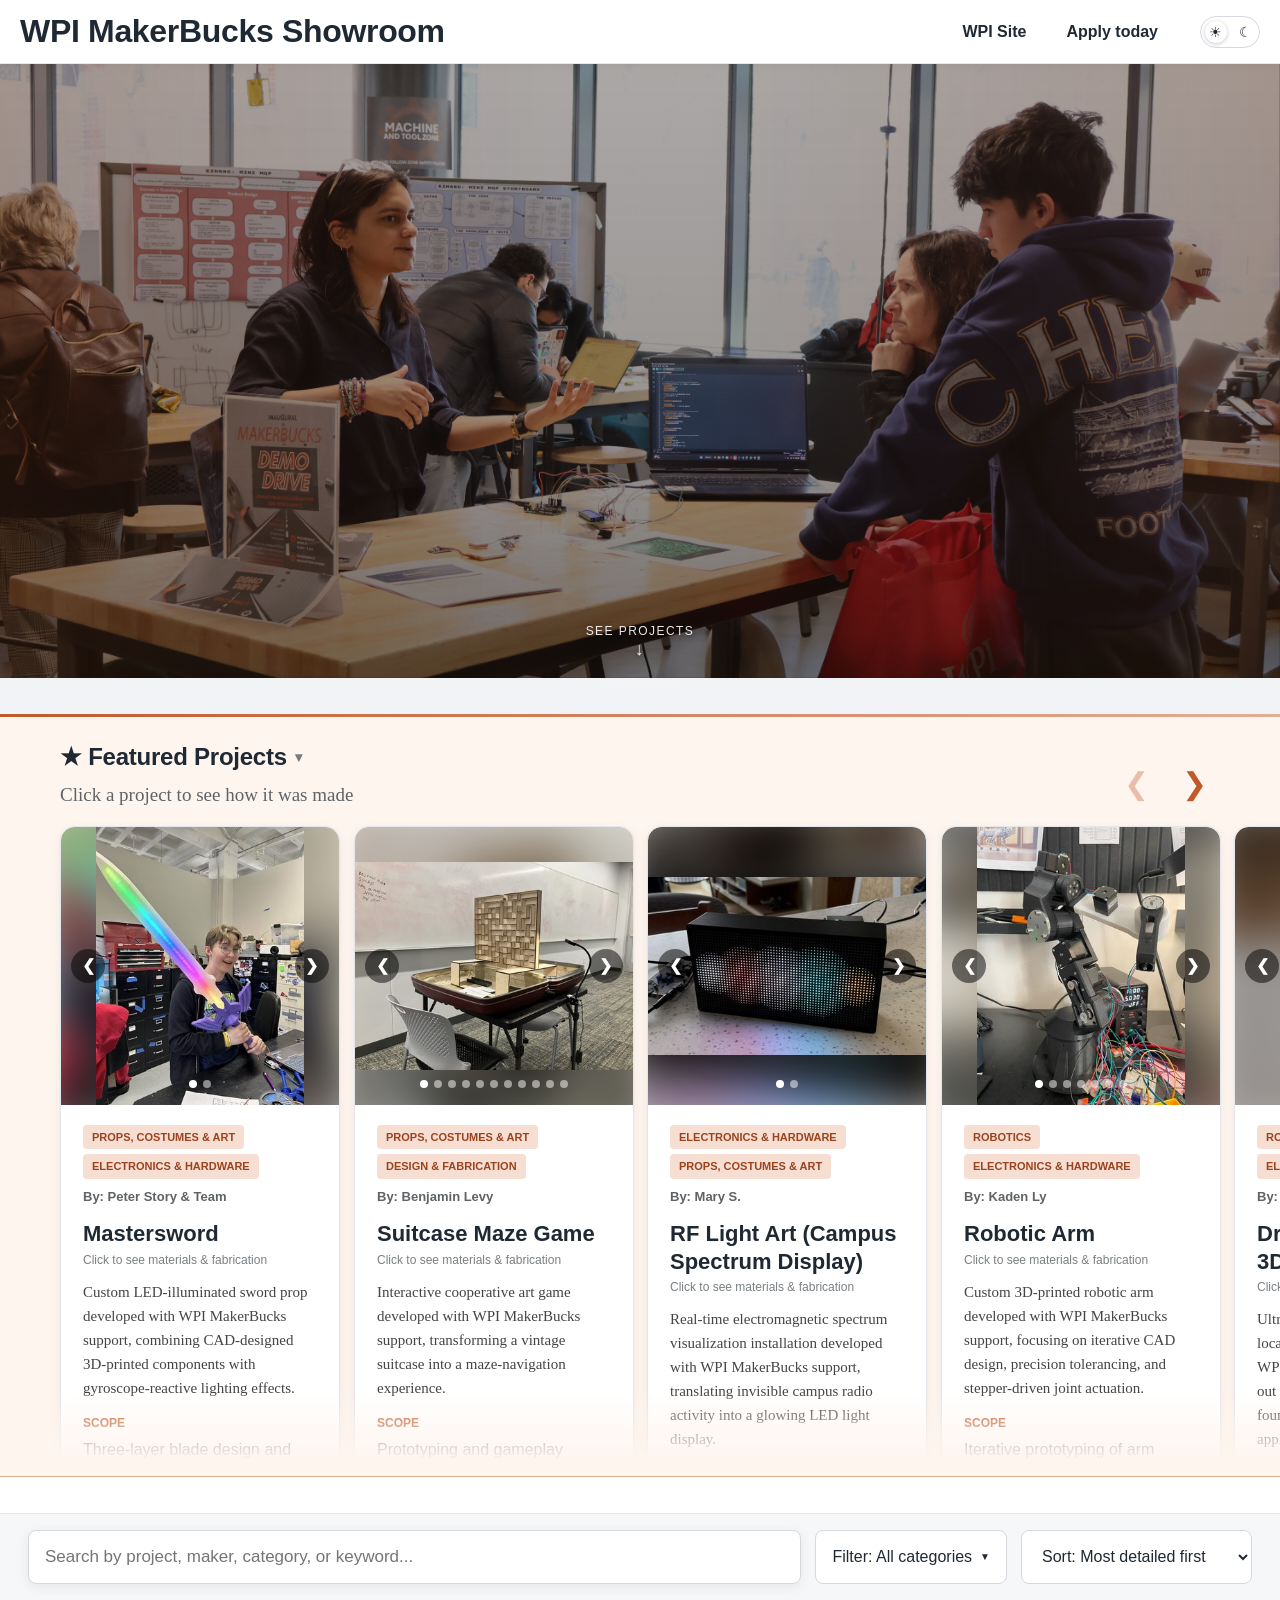
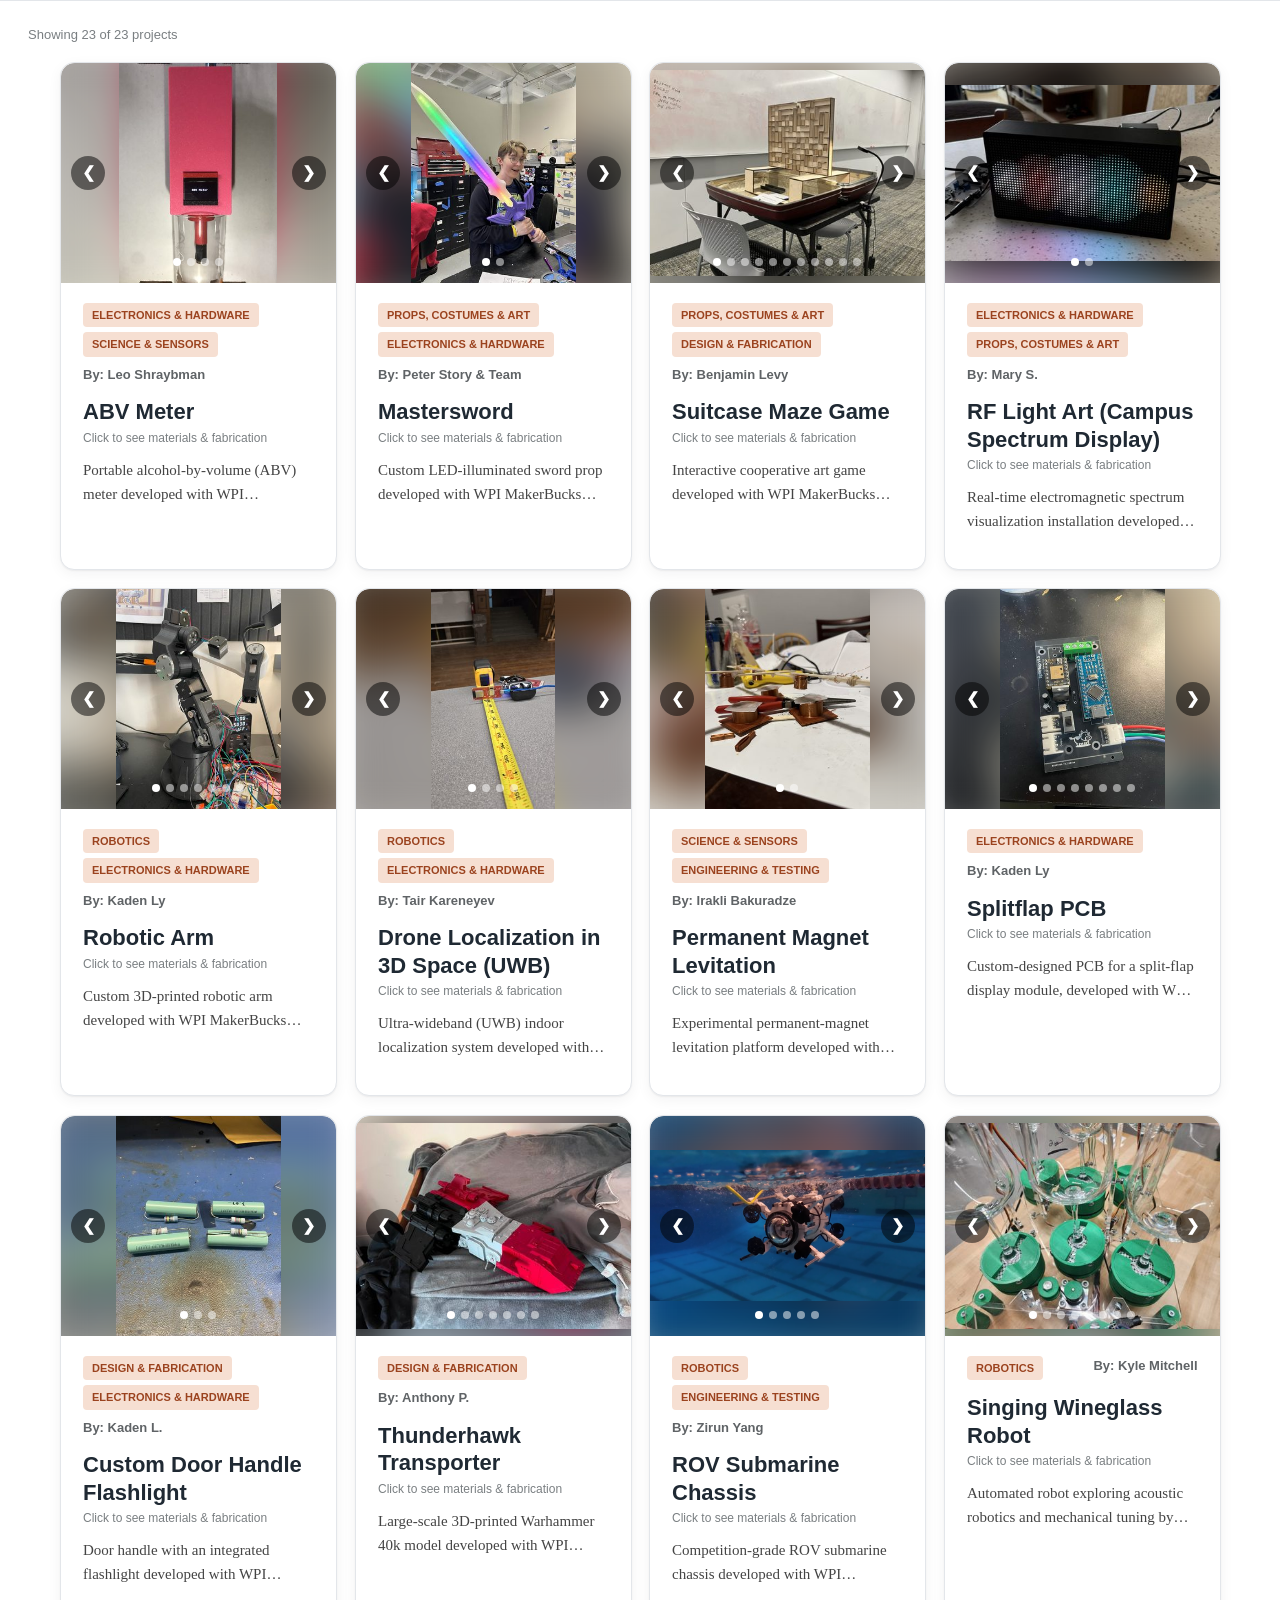
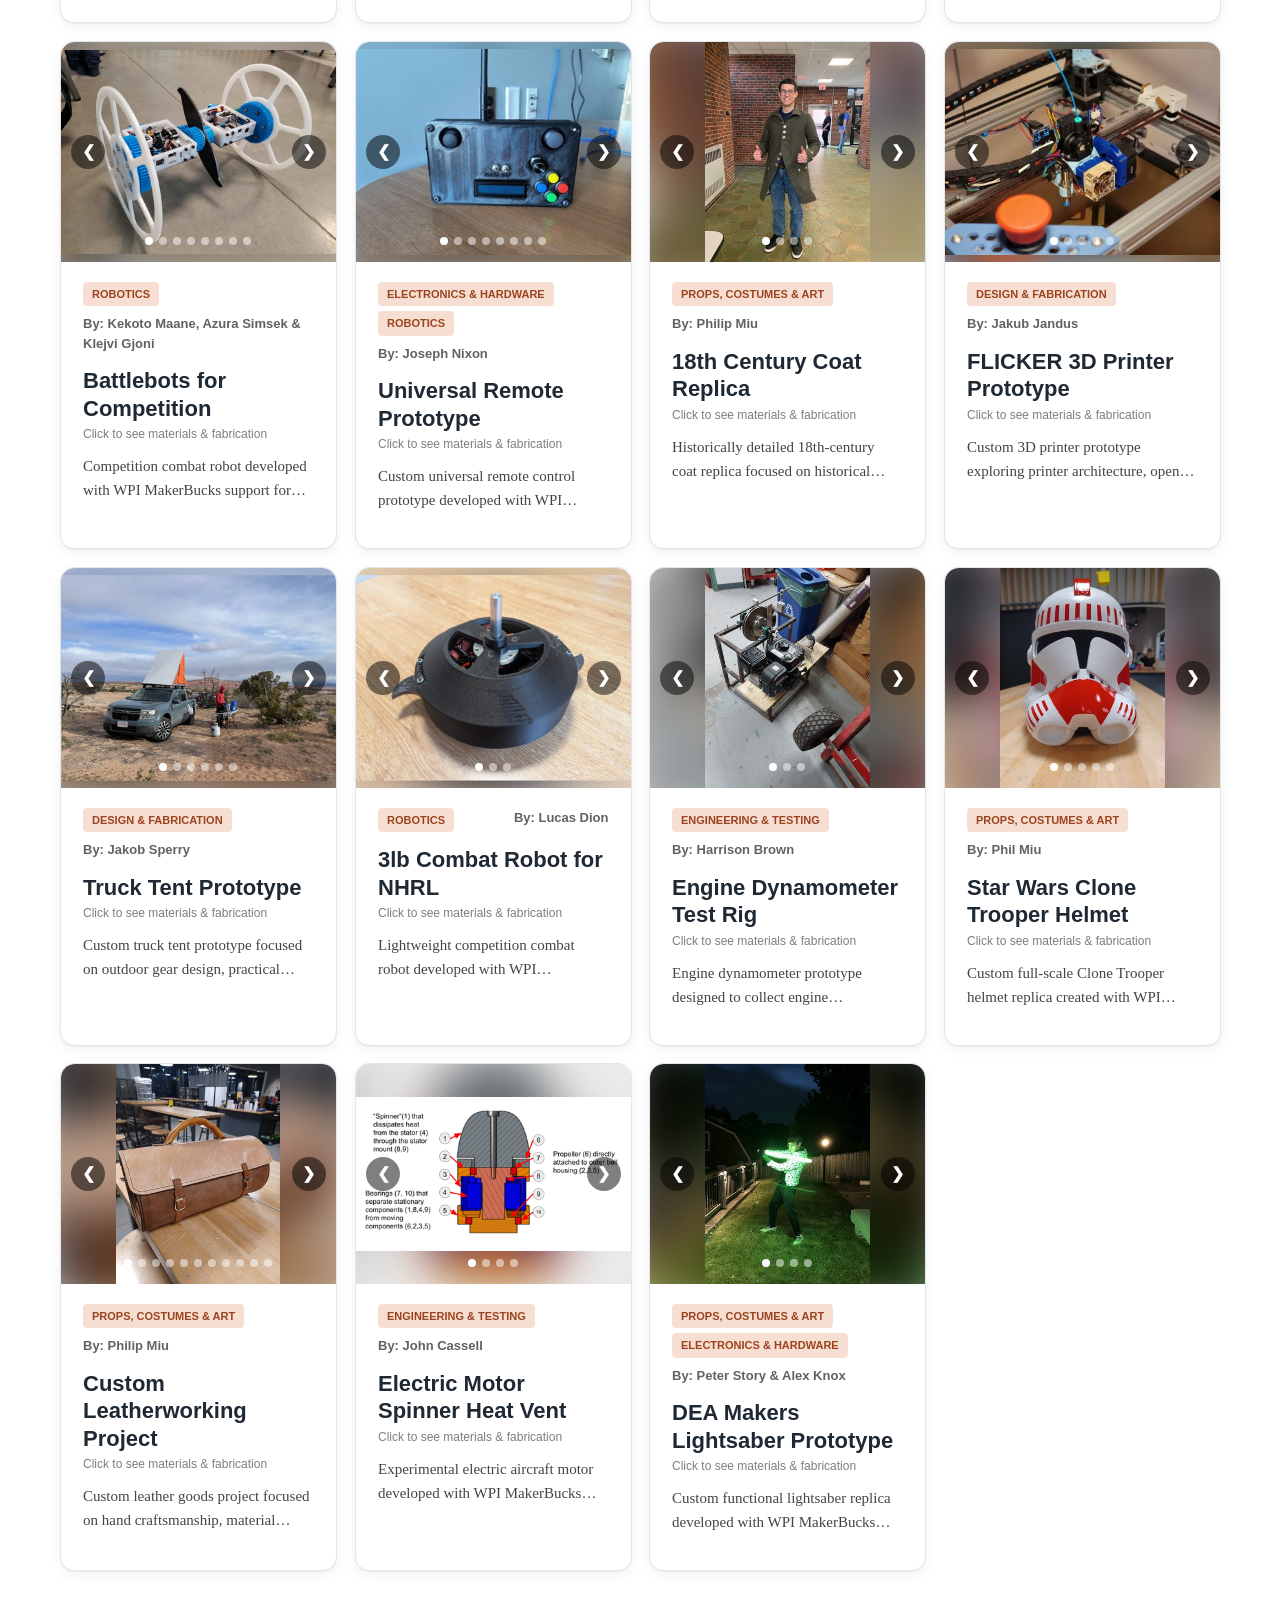
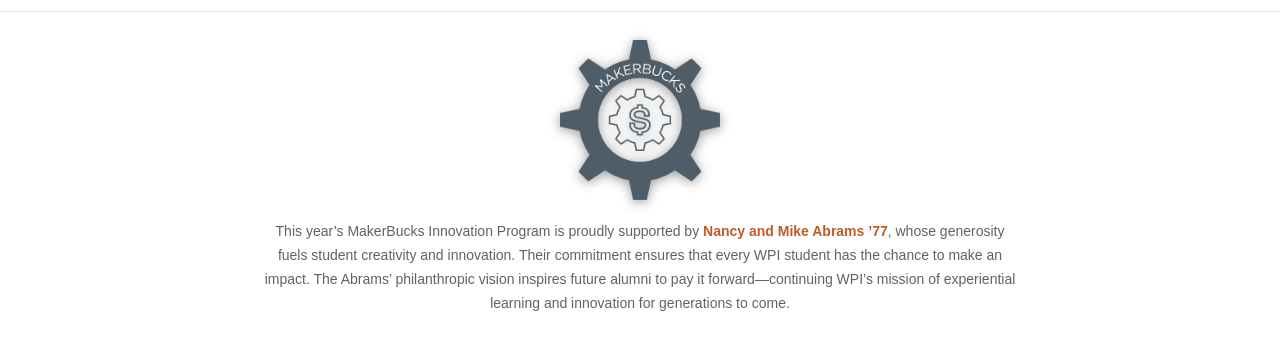
==== commit 65dda002: "touch up" ====
--- a/index.html
+++ b/index.html
@@ -112,16 +112,16 @@
         </h2>
         <p class="featured-sub">Click a project to see how it was made</p>
       </div>
-
-      <div class="scroll-btns" id="scrollBtns" hidden>
-        <button class="scroll-btn" id="scrollPrev" type="button" aria-label="Scroll to previous projects">&#10094;</button>
-        <button class="scroll-btn" id="scrollNext" type="button" aria-label="Scroll to more projects">&#10095;</button>
-      </div>
+    <div class="scroll-btns" id="scrollBtns" hidden>
+      <button class="scroll-btn" id="scrollPrev" type="button" aria-label="Scroll to previous projects">&#10094;</button>
+      <button class="scroll-btn" id="scrollNext" type="button" aria-label="Scroll to more projects">&#10095;</button>
+    </div>
     </div>
 
     <div class="featured-track" id="featuredTrack">
       <div class="loading">Loading featured projects…</div>
     </div>
+
   </section>
 
 
--- a/css/featured.css
+++ b/css/featured.css
@@ -72,9 +72,10 @@
 }
 
 .featured-sub {
-  font-size: 13px;
-  color: var(--ink-faint);
-  margin: 4px 0 0;
+  font-size: 19px;
+  font-weight: 500;
+  color: var(--ink-soft);
+  margin: 6px 0 0;
 }
 
 .featured-toggle {
@@ -103,20 +104,21 @@
 
 .scroll-btns {
   display: flex;
-  gap: 8px;
+  justify-content: center;
+  gap: 6px;
 }
 
 .scroll-btns[hidden] { display: none; }
 
 .scroll-btn {
-  width: 34px;
-  height: 34px;
+  width: 52px;
+  height: 52px;
   border-radius: 50%;
-  border: 1px solid var(--accent-light);
-  background: var(--panel);
+  border: 0;
+  background: transparent;
   color: var(--accent);
-  font-size: 16px;
-  font-weight: 700;
+  font-size: 30px;
+  font-weight: 400;
   cursor: pointer;
   display: flex;
   align-items: center;
@@ -126,7 +128,6 @@
 
 .scroll-btn:hover:not(:disabled) {
   background: var(--accent);
-  border-color: var(--accent);
   color: var(--accent-contrast);
   transform: scale(1.08);
 }
@@ -140,6 +141,11 @@
   display: flex;
   gap: 14px;
   overflow-x: auto;
+  overflow-y: hidden;
+  align-items: flex-start;
+  max-height: 640px;
+  -webkit-mask-image: linear-gradient(to bottom, #000 calc(100% - 70px), transparent);
+  mask-image: linear-gradient(to bottom, #000 calc(100% - 70px), transparent);
   scroll-snap-type: x mandatory;
   overscroll-behavior-x: contain;
   scroll-padding-left: 60px;
